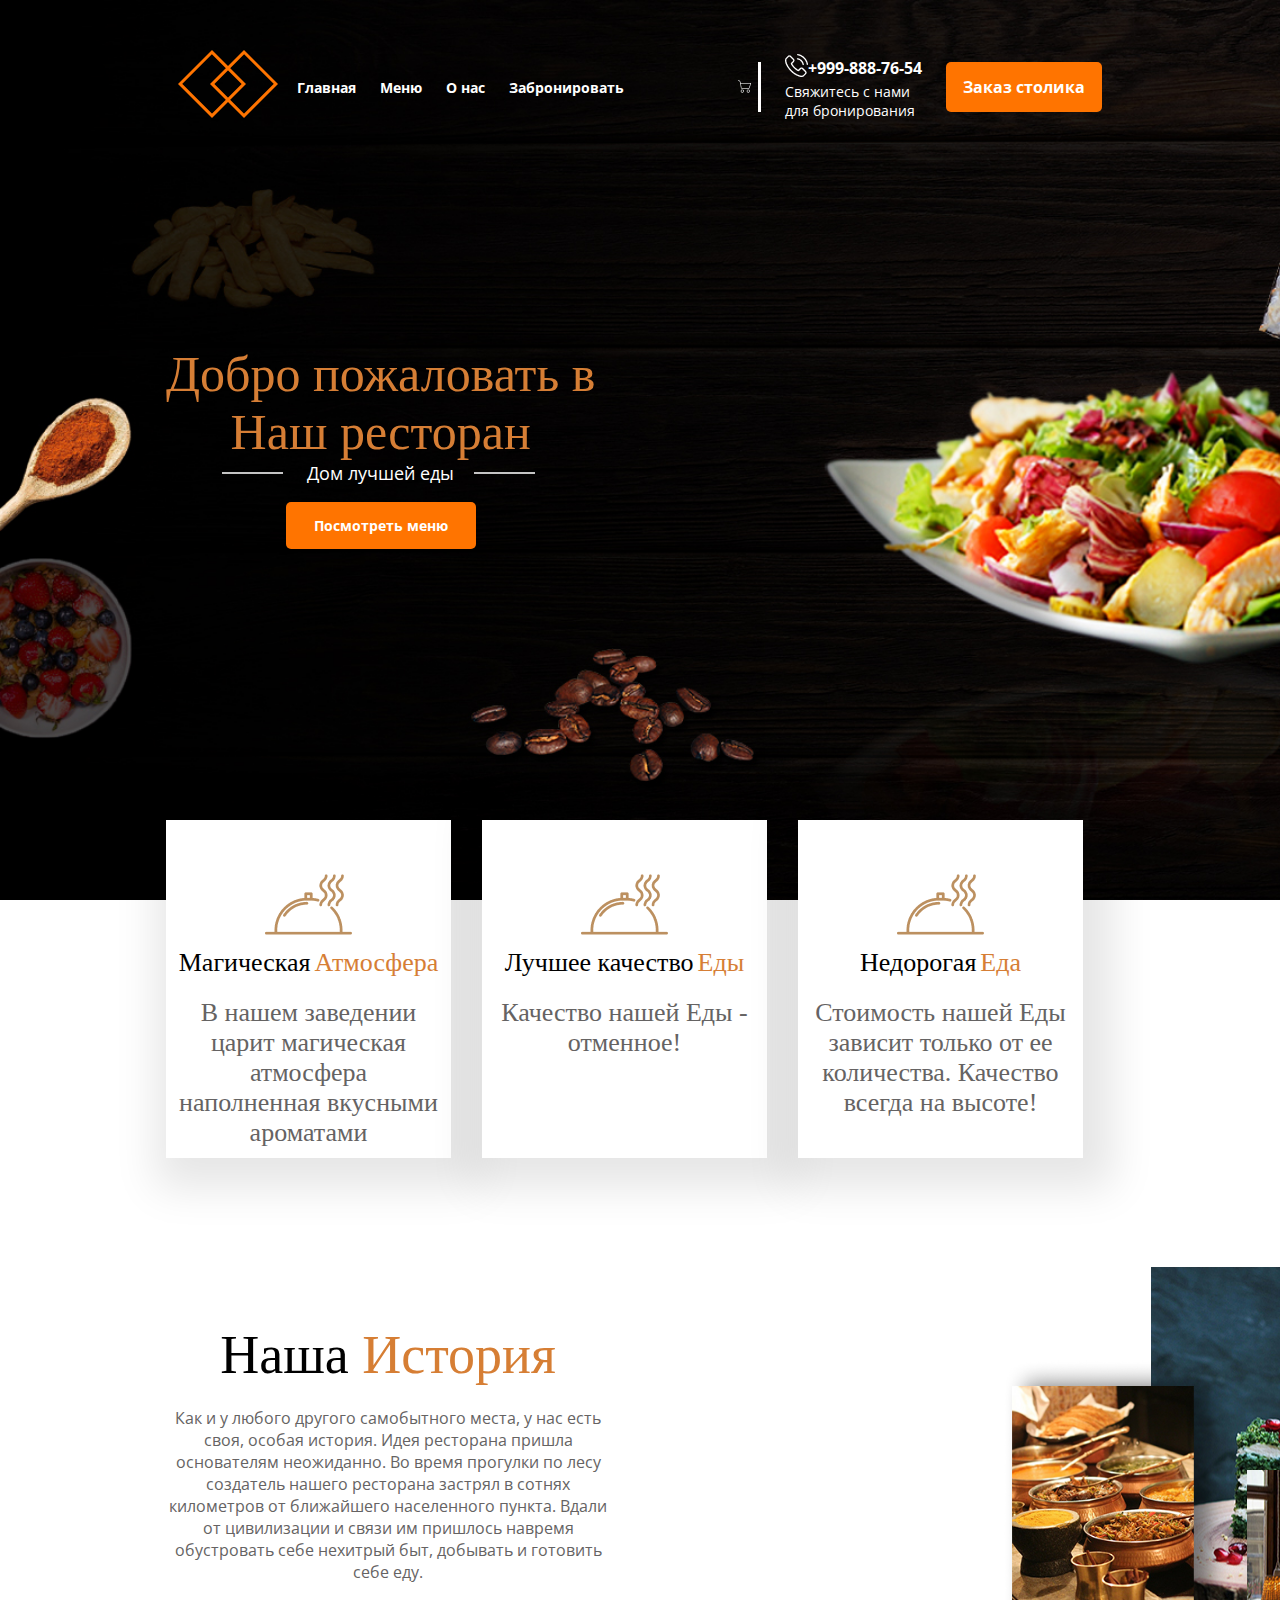
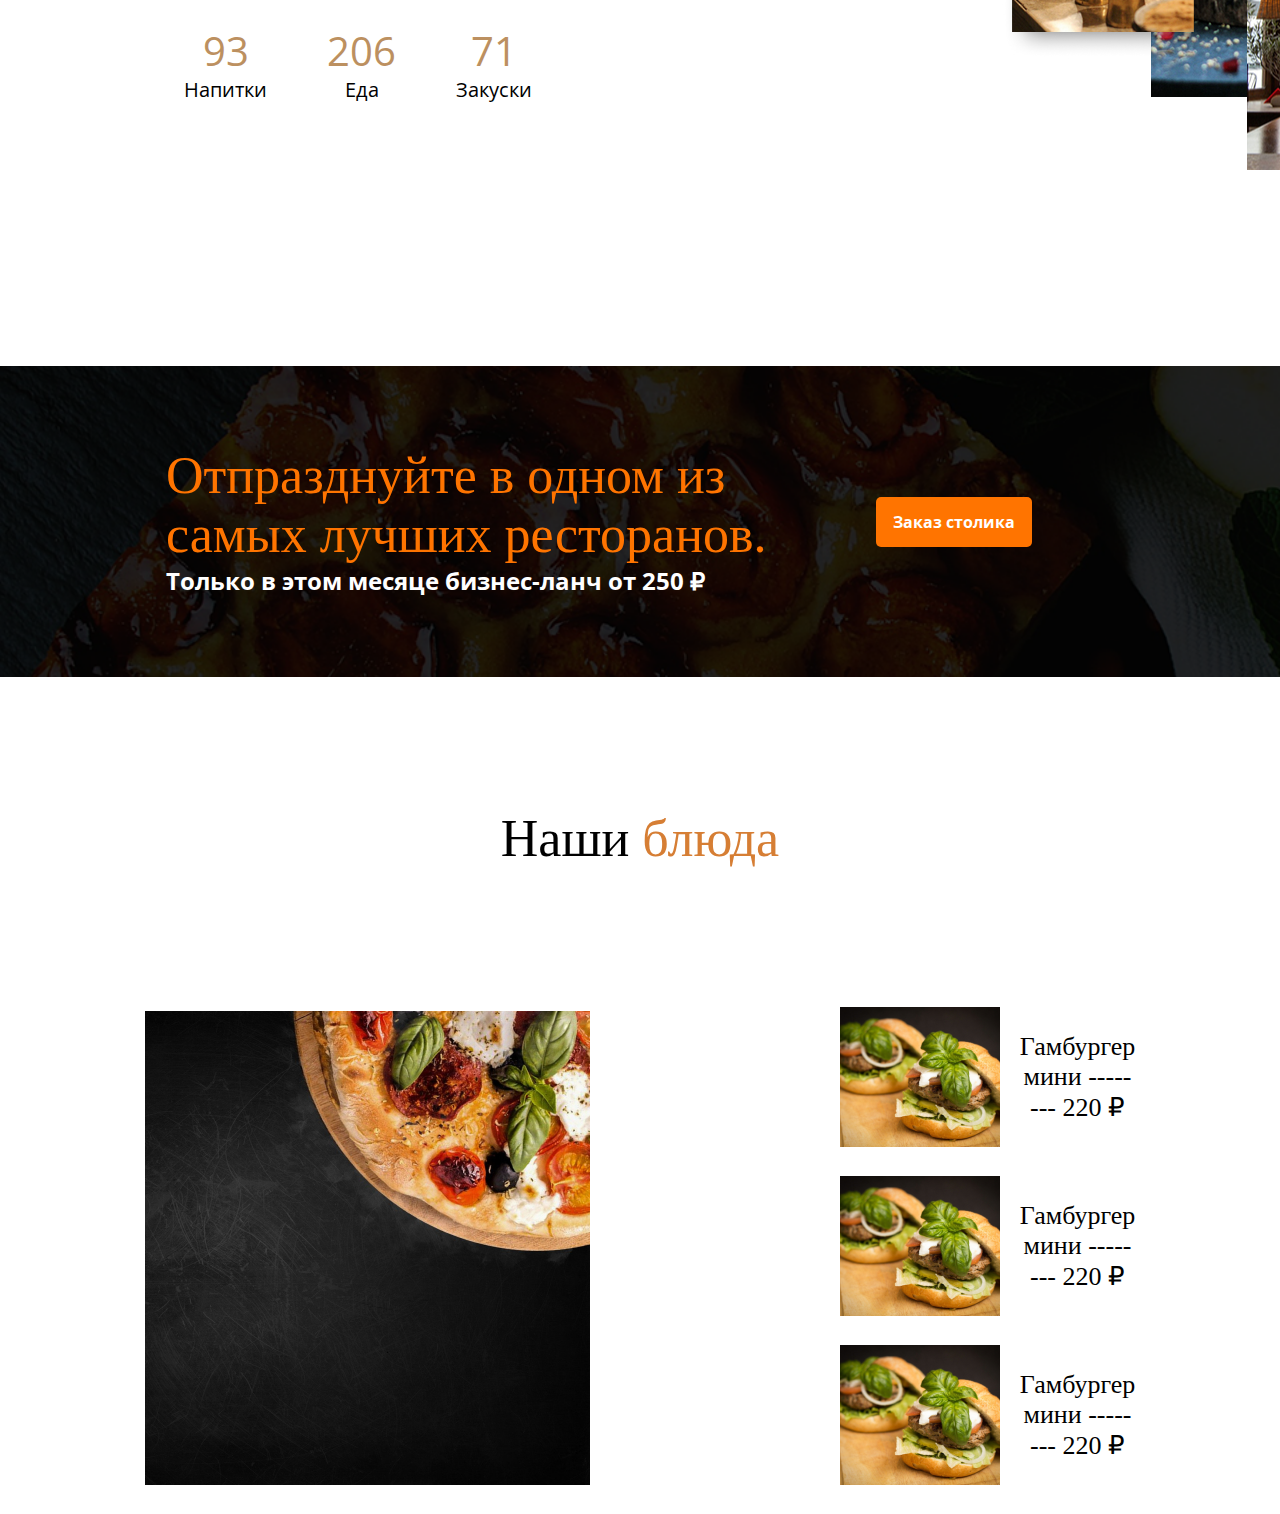
==== sushi_Site/index.html @ 3d4a6755 "deleted spaces" ====
<!DOCTYPE html>
<html lang="en">
  <head>
    <meta charset="UTF-8" />
    <link rel="stylesheet" href="style.css" />
    <link rel="preconnect" href="https://fonts.googleapis.com" />
    <link rel="preconnect" href="https://fonts.gstatic.com" crossorigin />
    <link
      href="https://fonts.googleapis.com/css2?family=Open+Sans:wght@300;400;500;600;700;800&display=swap"
      rel="stylesheet"
    />
    <link rel="preconnect" href="https://fonts.googleapis.com" />
    <link rel="preconnect" href="https://fonts.gstatic.com" crossorigin />
    <link
      href="https://fonts.googleapis.com/css2?family=Open+Sans:wght@300;400;500;600;700;800&family=Tinos:wght@400;700&display=swap"
      rel="stylesheet"
    />
    <meta name="viewport" content="width=device-width, initial-scale=1.0" />
    <title>Restouran</title>
  </head>

  <body>
    <div class="header">
      <div class="container">
        <div class="header-line">
          <div class="header-logo">
            <img src="LOGO.png" alt="" />
          </div>
          <div class="nav">
            <a class="nav-item" href="">Главная</a>
            <a class="nav-item" href="">Меню</a>
            <a class="nav-item" href="">О нас</a>
            <a class="nav-item nav-item-last" href="">Забронировать</a>
          </div>
          <div class="cart">
            <a href="">
              <img src="cart.png" class="cart-img" alt="" />
            </a>
          </div>
          <div class="phone">
            <div class="phone-holder">
              <div class="phone-img">
                <img src="phone.png" alt="" />
              </div>
              <div class="number">
                <a class="num" href="#">+999-888-76-54</a>
              </div>
            </div>
            <div class="phone-text">
              Свяжитесь с нами <br />для бронирования
            </div>
          </div>
          <div class="btn">
            <a class="button" href="">Заказ столика</a>
          </div>
        </div>
        <div class="header-down">
          <div class="header-title">
            Добро пожаловать в
            <div class="header-subtitle">Наш ресторан</div>
            <div class="header-suptitle">Дом лучшей еды</div>
            <div class="header-btn">
              <a class="header-button" href="">Посмотреть меню</a>
            </div>
          </div>
        </div>
      </div>
    </div>

    <div class="cards">
      <div class="container">
        <div class="cards-holder">
          <div class="card">
            <div class="card-image">
              <img class="card-img" src="card.png" alt="" />
            </div>
            <div class="card-title">Магическая <span>Атмосфера</span></div>
            <div class="card-desc">
              В нашем заведении царит магическая атмосфера наполненная вкусными
              ароматами
            </div>
          </div>
          <div class="card">
            <div class="card-image">
              <img class="card-img" src="card.png" alt="" />
            </div>
            <div class="card-title">Лучшее качество <span>Еды</span></div>
            <div class="card-desc">Качество нашей Еды - отменное!</div>
          </div>
          <div class="card">
            <div class="card-image">
              <img class="card-img" src="card.png" alt="" />
            </div>
            <div class="card-title">Недорогая <span>Еда</span></div>
            <div class="card-desc">
              Стоимость нашей Еды зависит только от ее количества. Качество
              всегда на высоте!
            </div>
          </div>
        </div>
      </div>
    </div>
    <div class="history">
      <div class="container">
        <div class="history-holder">
          <div class="history-wrapper">
            <div class="history-title">Наша <span>История</span></div>
            <div class="histry-desc">
              Как и у любого другого самобытного места, у нас есть своя, особая
              история. Идея ресторана пришла основателям неожиданно. Во время
              прогулки по лесу создатель нашего ресторана застрял в сотнях
              километров от ближайшего населенного пункта. Вдали от цивилизации
              и связи им пришлось навремя обустровать себе нехитрый быт,
              добывать и готовить себе еду.
            </div>
            <div class="history-number">
              <div class="number-item">93 <span>Напитки</span></div>
              <div class="number-item">206 <span>Еда</span></div>
              <div class="number-item">71 <span>Закуски</span></div>
            </div>
          </div>
          <div class="history-images">
            <img class="imgages-1" src="1.png" alt="" />
            <img class="imgages-2" src="2.png" alt="" />
            <img class="imgages-3" src="3.png" alt="" />
          </div>
        </div>
      </div>
    </div>
    <div class="black-block">
      <div class="container">
        <div class="block-holder">
          <div class="left">
            <div class="left-title">
              Отпразднуйте в одном из <br />
              самых лучших ресторанов.
            </div>
            <div class="left-text">
              Только в этом месяце бизнес-ланч от 250 ₽
            </div>
          </div>
          <div class="right">
            <div class="right-button">
              <a href="" class="right-btn">Заказ столика</a>
            </div>
          </div>
        </div>
      </div>
    </div>

    <div class="dishes">
      <div class="container">
        <div class="dishes-title">Наши <span>блюда</span></div>
        <div class="burgers">
          <div class="burger-image">
            <img src="pizza.png" alt="" class="pizza" />
          </div>
          <div class="burger-items">
            <div class="burger-item">
              <img src="burger.png" alt="" class="burger" />
              <div class="burger-text">Гамбургер мини -------- 220 ₽</div>
            </div>
            <div class="burger-item">
              <img src="burger.png" alt="" class="burger" />
              <div class="burger-text">Гамбургер мини -------- 220 ₽</div>
            </div>
            <div class="burger-item">
              <img src="burger.png" alt="" class="burger" />
              <div class="burger-text">Гамбургер мини -------- 220 ₽</div>
            </div>
          </div>
        </div>
      </div>
    </div>
  </body>
</html>
---- sushi_Site/style.css ----
body {
  margin: 0;
  font-family: "Open Sans", sans-serif;
}

.container {
  margin: 0px 166px;
}

.header {
  background-image: url(BGIMG.png);
  height: 100vh;
  background-repeat: no-repeat;
  background-size: cover;
}

.header-line {
  padding-top: 50px;
  display: flex;
  align-items: center;
  justify-content: space-around;
}

.header-logo {
  margin-right: -5px;
}

.nav-item {
  color: #fff;
  text-decoration: none;
  font-weight: 700;
  font-size: 14px;

  margin-right: 20px;

  transition: color 0.3s linear;
  width: 300px;
}

.nav-item-last {
  margin-right: 50px;
}

.nav-item:hover {
  color: #dc1111;
}

.cart {
  position: relative;
  border-right: 3px solid #ffffff;
  padding-right: 10px;
  height: 50px;
  padding-left: 50px;
}

.cart-img {
  position: absolute;
  /*не откого не зависит*/
  top: 18px;
  right: 7px;
}

.num {
  text-decoration: none;
  color: #fff;
  font-weight: 700;

  transition: color 0.3s linear;
}

.num:hover {
  color: #dc1111;
}

.phone-text {
  font-size: 14px;
  font-weight: 400;
  color: #fff;
}

.phone-holder {
  display: flex;
  align-items: center;
}

.button {
  background-color: #ff7400;
  text-decoration: none;
  color: #fff;
  padding: 14px 17px;
  font-weight: 700;
  border-radius: 5px;

  transition: background-color 0.3s linear;
}

.button:hover {
  background-color: #a25618;
}

.header-down {
  position: relative;
}

.header-title {
  color: #d67e35;
  font-family: "Tinos", serif;
  font-size: 50px;
  font-weight: 400;

  text-align: center;
  position: absolute;
  left: 0;
  margin-top: 222px;
  margin-bottom: 12px;
}

.header-suptitle:before {
  position: absolute;
  content: "";
  width: 61px;
  height: 2px;
  background-color: #c4c4c4;
  top: 127px;
  left: 56px;
}

.header-suptitle {
  color: #fff;
  font-size: 18px;
  font-family: "Open Sans", sans-serif;
}

.header-suptitle:after {
  position: absolute;
  content: "";
  width: 61px;
  height: 2px;
  background-color: #c4c4c4;
  top: 127px;
  left: 308px;
}

.header-button {
  background-color: #ff7400;
  color: #fff;
  padding: 14px 28px;
  font-size: 14px;
  font-weight: 700;
  font-family: "Open Sans", sans-serif;
  text-decoration: none;
  border-radius: 5px;
  transition: background-color 0.3s linear;
}

.header-button:hover {
  background-color: #a25618;
}
.cards-holder {
  display: flex; /**расположение в строку, а не встрочку**/
  justify-content: center;
}
.card {
  box-shadow: 10px 10px 40px 20px #0000001a;
  width: 349px;
  margin-right: 31px;
  background-color: #fff;
  margin-top: -80px;
  padding: 10px 10px;
}
.card-image {
  display: flex;
  justify-content: center;
  padding-top: 31px;
}
.card-title {
  display: flex;
  justify-content: center;
  margin-bottom: 20px;

  font-family: "Tinos", serif;
  font-size: 26px;
  font-weight: 400;
}
.card-title span {
  color: #d67e35;
  margin-left: 4px;
}
.card-desc {
  text-align: center;

  font-family: "Tinos", serif;
  font-size: 26px;
  font-weight: 400;
  color: #656363;
}
.history {
  margin-top: 166px;
  padding-bottom: 200px;
}
.history-holder {
  display: flex;
}
.history-wrapper {
  width: 444px;
  height: 442px;
}
.history-title {
  height: 62px;
  color: #000000;
  font-family: "Tinos", serif;
  font-weight: 400;
  font-size: 54px;
  line-height: 62px;
  text-align: center;
  margin-bottom: 21px;
}
.history-title span {
  color: #d67e34;
}
.histry-desc {
  height: 217px;
  font-weight: 400;
  font-size: 16px;
  line-height: 22px;
  text-align: center;
  color: #656363;
}
.history-number {
  display: flex;
  justify-content: center;
}
.number-item {
  margin-right: 60px;
  color: #bc9060;
  text-align: center;
  font-weight: 400;
  font-size: 40px;
  line-height: 54px;
}
.number-item span {
  display: block;
  color: #000000;
  font-size: 20px;
  line-height: 24px;
}
.history-images {
  position: relative;
}
.imgages-1 {
  position: absolute;
  z-index: 999;
  top: 35px;
  left: 392px;
  width: 233px;
  height: 300px;
}
.imgages-2 {
  position: absolute;
  z-index: -1;
  top: -57px;
  left: 541px;
  width: 255px;
  height: 430px;
}
.imgages-3 {
  position: absolute;
  z-index: 1;
  top: 146px;
  left: 637px;
  width: 254px;
  height: 300px;
}
.black-block {
  background-image: url(bb.png);
  background-size: 1920px;
  background-repeat: no-repeat;
  padding: 80px 0px;
}
.left-title {
  color: #ff7400;
  font-family: "Tinos", serif;
  font-size: 52px;
  font-weight: 400;
}
.left-text {
  color: #fff;
  font-weight: 700;
  font-size: 24px;
}
.right-btn {
  background-color: #ff7400;
  text-decoration: none;
  color: #fff;
  padding: 14px 17px;
  font-weight: 700;
  border-radius: 5px;
  margin-left: -238px;

  transition: background-color 0.3s linear;
}
.right-btn:hover {
  background-color: #a25618;
}
.block-holder {
  display: flex;
  justify-content: space-between;
  align-items: center;
}
.dishes-title {
  font-family: "Tinos", serif;
  font-weight: 400;
  font-size: 52px;
  text-align: center;
  padding-top: 132px;
  margin-bottom: 139px;
}
.dishes-title span {
  color: #d67e34;
}
.burgers {
  display: flex;
  text-align: center;
  justify-content: center;
}
.burger-item {
  display: flex;
  align-items: center;
  margin-bottom: 29px;
}
.burger-image {
  margin-right: 250px;
}
.burger-text {
  font-family: "Tinos", serif;
  font-weight: 400;
  font-size: 26px;
  margin-left: 20px;
}
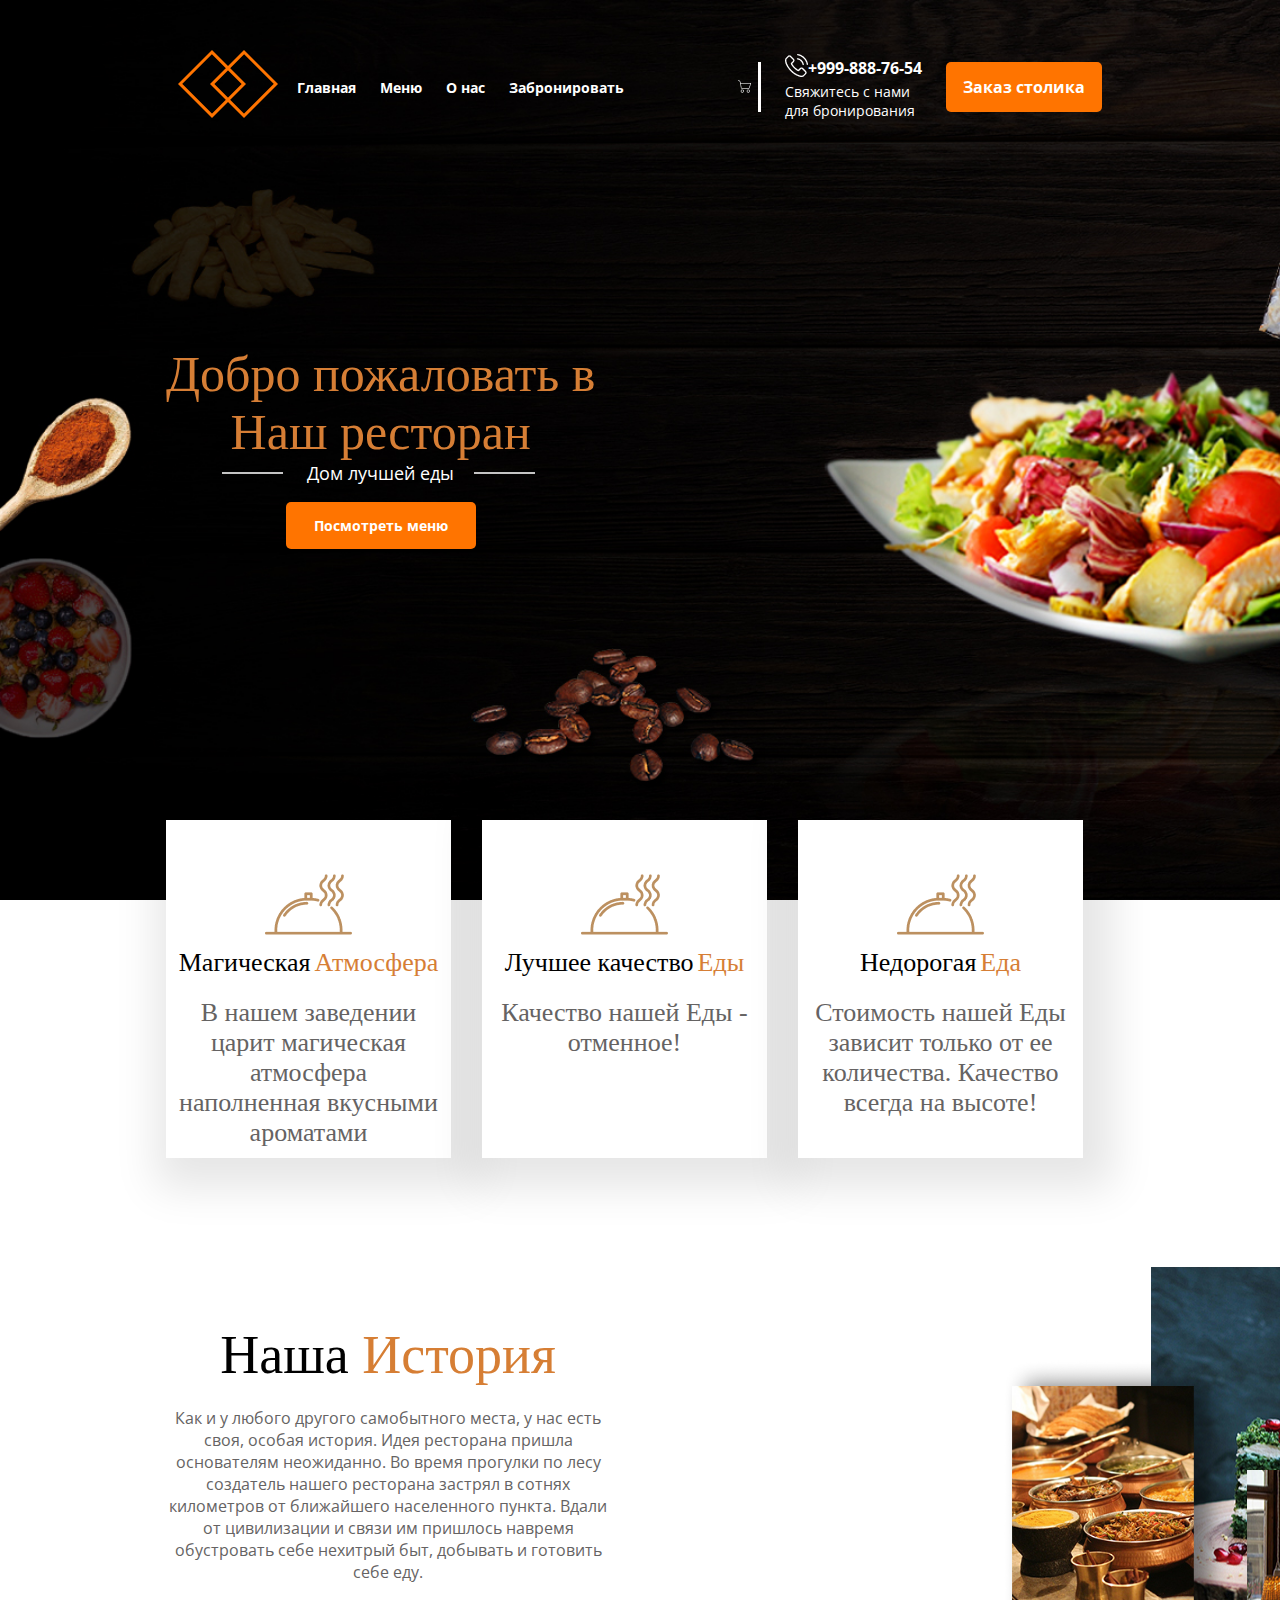
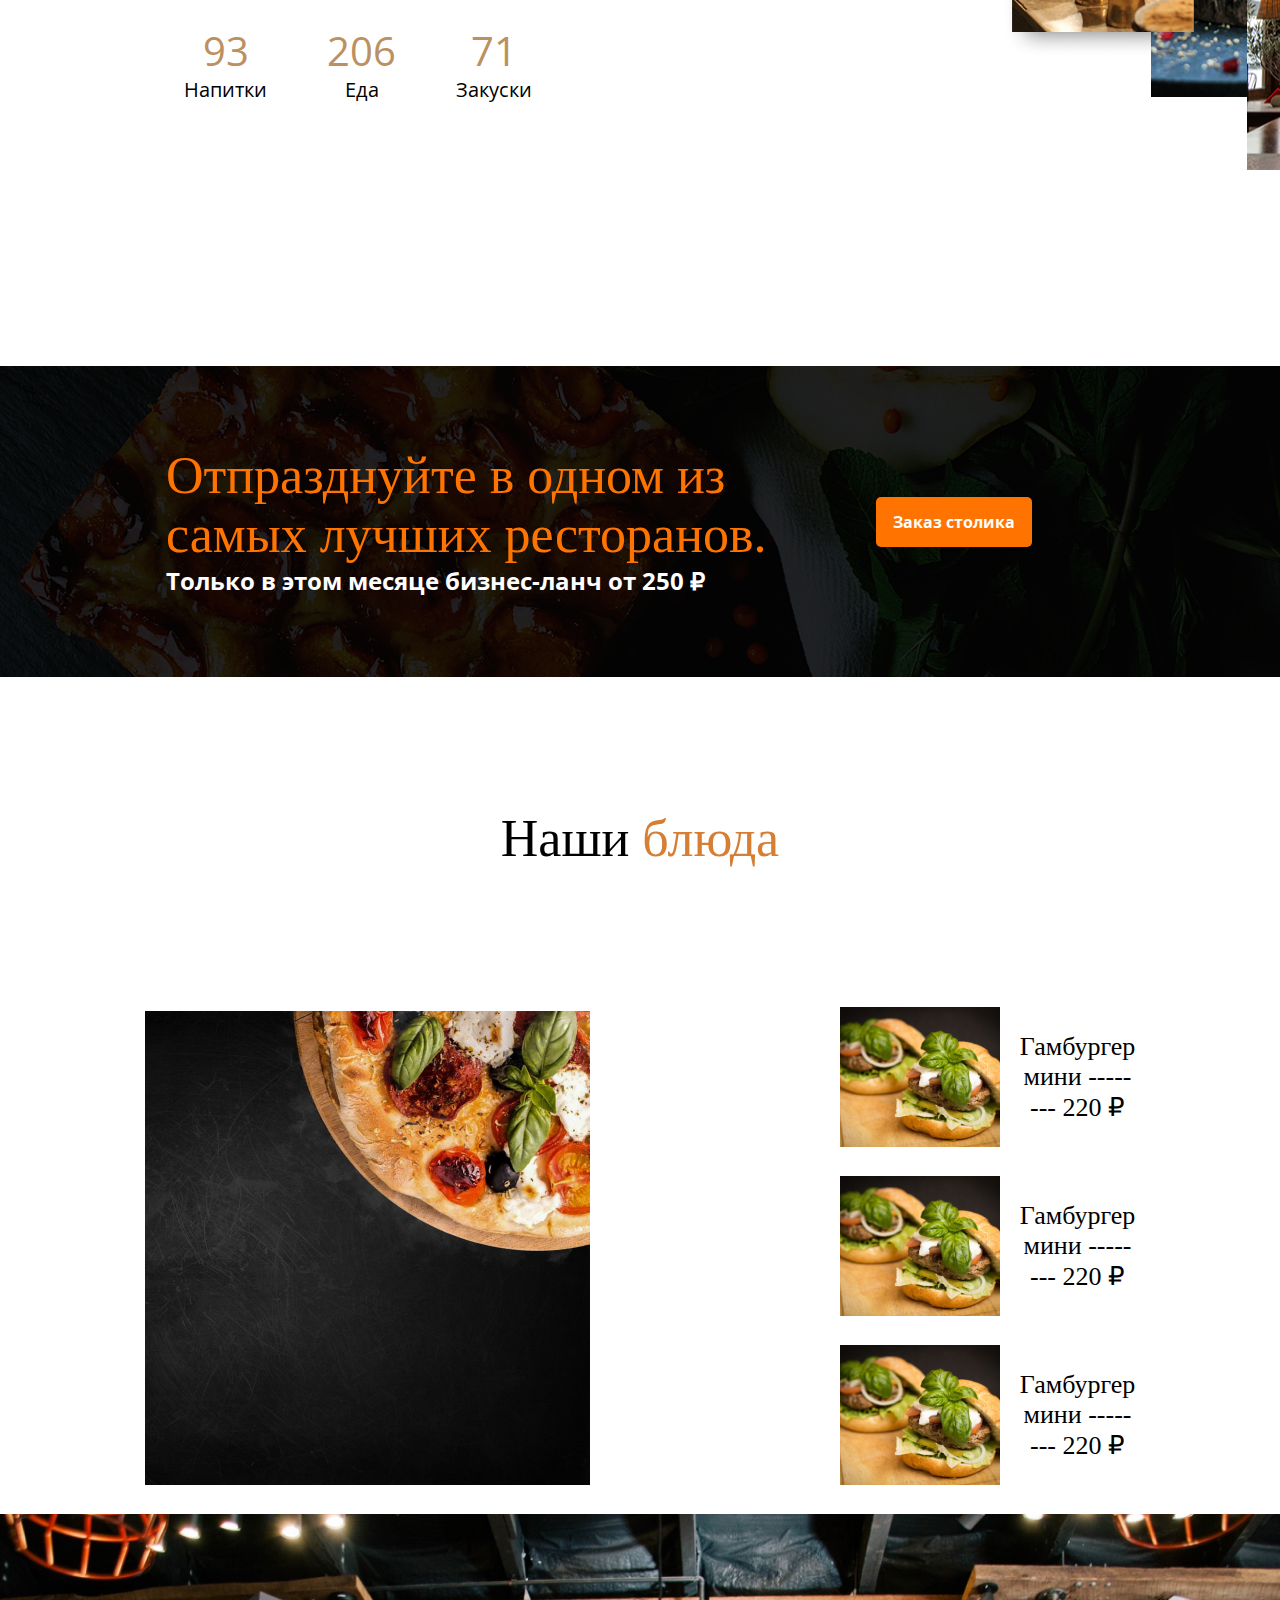
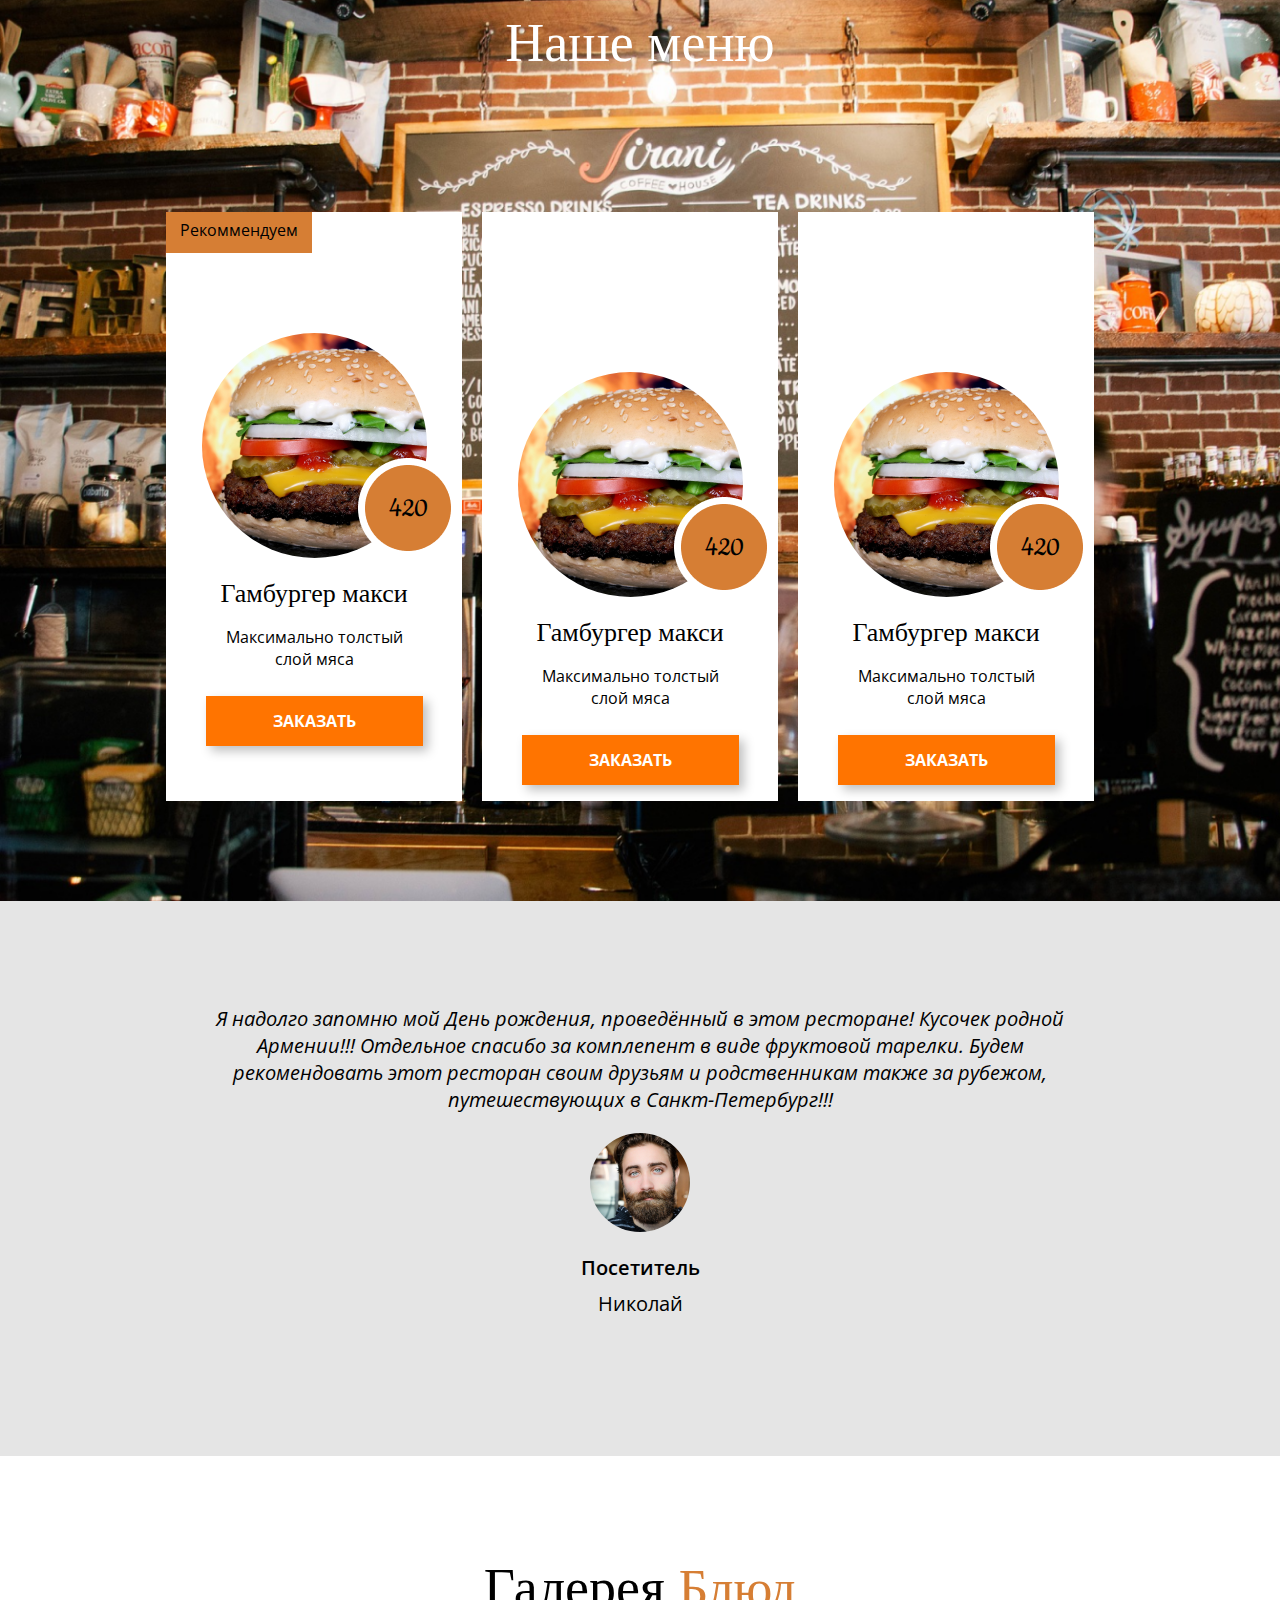
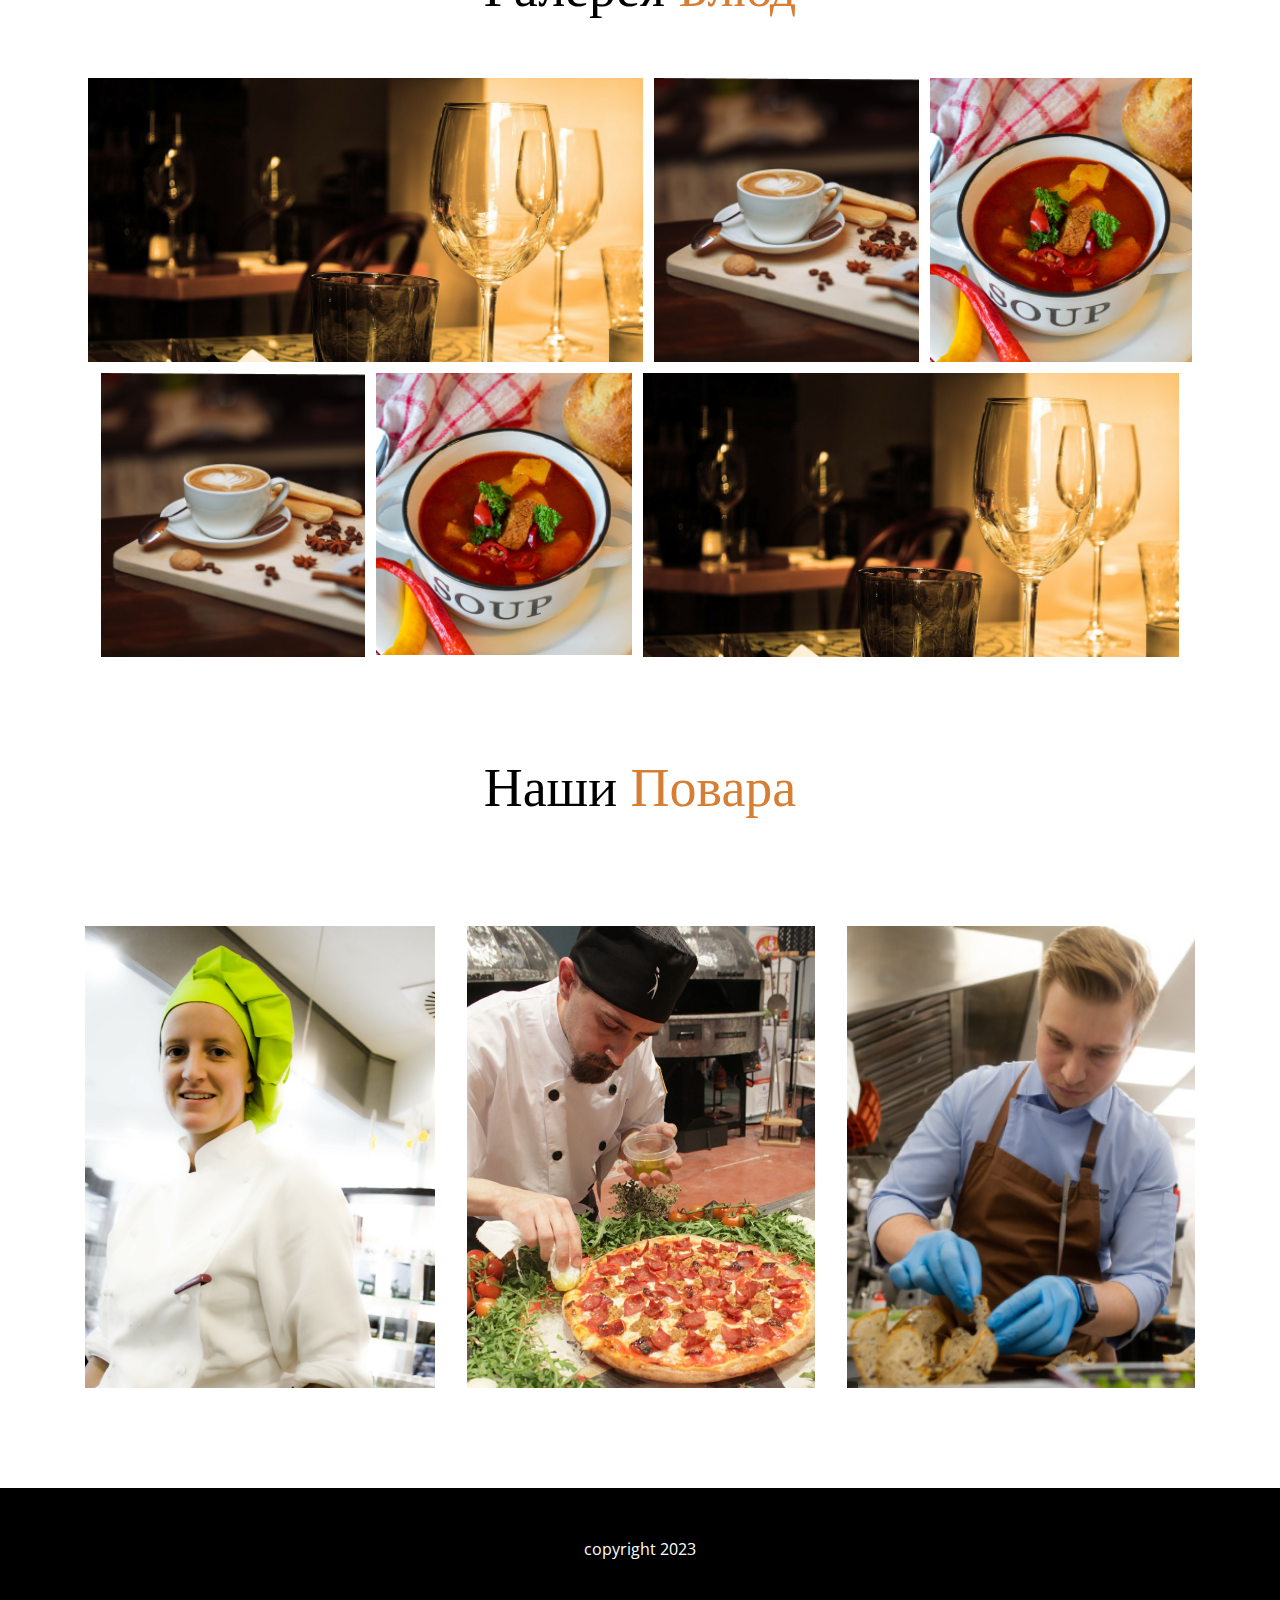
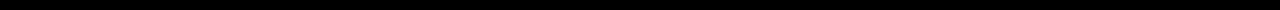
==== commit 2be037af: "All done by me" ====
--- a/sushi_Site/index.html
+++ b/sushi_Site/index.html
@@ -15,6 +15,12 @@
       href="https://fonts.googleapis.com/css2?family=Open+Sans:wght@300;400;500;600;700;800&family=Tinos:wght@400;700&display=swap"
       rel="stylesheet"
     />
+    <link rel="preconnect" href="https://fonts.googleapis.com" />
+    <link rel="preconnect" href="https://fonts.gstatic.com" crossorigin />
+    <link
+      href="https://fonts.googleapis.com/css2?family=Cookie&display=swap"
+      rel="stylesheet"
+    />
     <meta name="viewport" content="width=device-width, initial-scale=1.0" />
     <title>Restouran</title>
   </head>
@@ -172,5 +178,110 @@
         </div>
       </div>
     </div>
+
+    <div class="menu">
+      <div class="container">
+        <div class="menu-title">Наше меню</div>
+        <div class="menu-items">
+          <div class="menu-item">
+            <div class="reccommended-wrapper">
+              <div class="recommended">Рекоммендуем</div>
+            </div>
+            <div class="menu-image">
+              <img src="menu-item.png" alt="" class="menu-img" />
+              <div class="price">
+                <img src="price.png" alt="" class="price-img" />
+                <div class="price-420">420</div>
+              </div>
+            </div>
+            <div class="menu-text">Гамбургер макси</div>
+            <div class="menu-subtext">
+              Максимально толстый <br />
+              слой мяса
+            </div>
+            <div class="menu-button">
+              <a class="menu-btn" href="">ЗАКАЗАТЬ</a>
+            </div>
+          </div>
+          <div class="menu-item">
+            <div class="menu-image">
+              <img src="menu-item.png" alt="" class="menu-img" />
+              <div class="price">
+                <img src="price.png" alt="" class="price-img" />
+                <div class="price-420">420</div>
+              </div>
+            </div>
+            <div class="menu-text">Гамбургер макси</div>
+            <div class="menu-subtext">
+              Максимально толстый <br />
+              слой мяса
+            </div>
+            <div class="menu-button">
+              <a class="menu-btn" href="">ЗАКАЗАТЬ</a>
+            </div>
+          </div>
+          <div class="menu-item">
+            <div class="menu-image">
+              <img src="menu-item.png" alt="" class="menu-img" />
+              <div class="price">
+                <img src="price.png" alt="" class="price-img" />
+                <div class="price-420">420</div>
+              </div>
+            </div>
+            <div class="menu-text">Гамбургер макси</div>
+            <div class="menu-subtext">
+              Максимально толстый <br />
+              слой мяса
+            </div>
+            <div class="menu-button">
+              <a class="menu-btn" href="">ЗАКАЗАТЬ</a>
+            </div>
+          </div>
+        </div>
+      </div>
+    </div>
+    <div class="gray-block">
+      <div class="container">
+        <div class="guest-text">
+          Я надолго запомню мой День рождения, проведённый в этом ресторане!
+          Кусочек родной <br />
+          Армении!!! Отдельное спасибо за комплепент в виде фруктовой тарелки.
+          Будем <br />
+          рекомендовать этот ресторан своим друзьям и родственникам также за
+          рубежом, <br />
+          путешествующих в Санкт-Петербург!!!
+        </div>
+        <div class="guest-image">
+          <img src="guest.png" alt="" class="guest-img" />
+        </div>
+        <div class="guest-who">Посетитель</div>
+        <div class="guest-name">Николай</div>
+      </div>
+    </div>
+
+    <div class="galerry-of-dishes">
+      <div class="container">
+        <div class="dishes-title-with-images">Галерея <span>Блюд</span></div>
+        <div class="image-content">
+          <img src="table1.png" alt="" class="table1-1" />
+          <img src="table2.png" alt="" class="table1-2" />
+          <img src="table3.png" alt="" class="table1-3" />
+        </div>
+        <div class="image-content">
+          <img src="table2.png" alt="" class="table2-1" />
+          <img src="table3.png" alt="" class="table2-2" />
+          <img src="table1.png" alt="" class="table2-3" />
+        </div>
+
+        <div class="our-cooks">Наши <span>Повара</span></div>
+        <div class="our-cooks-images">
+          <img src="cook1.png" alt="" class="cook1" />
+          <img src="cook2.png" alt="" class="cook2" />
+          <img src="cook3.png" alt="" class="cook3" />
+        </div>
+      </div>
+    </div>
+
+    <div class="footer">copyright 2023</div>
   </body>
 </html>
--- a/sushi_Site/style.css
+++ b/sushi_Site/style.css
@@ -273,7 +273,7 @@
 }
 .black-block {
   background-image: url(bb.png);
-  background-size: 1920px;
+  background-size: cover;
   background-repeat: no-repeat;
   padding: 80px 0px;
 }
@@ -337,3 +337,187 @@
   font-size: 26px;
   margin-left: 20px;
 }
+.menu {
+  background-image: url(menu-bg.png);
+  background-repeat: no-repeat;
+  background-size: cover;
+  padding-bottom: 100px;
+}
+.menu-title {
+  text-align: center;
+  font-family: "Tinos", serif;
+  font-weight: 400;
+  font-size: 54px;
+  color: #fff;
+  padding-top: 98px;
+  padding-bottom: 138px;
+}
+.menu-items {
+  display: flex;
+  justify-content: center;
+}
+.menu-item {
+  background-color: #fff;
+  text-align: center;
+  width: 33%;
+  padding-top: 80px;
+  width: 350px;
+  padding-bottom: 30px;
+  margin-right: 20px;
+}
+.reccommended-wrapper {
+  background-color: #d67e34;
+  padding: 7px 11px 12px 11px;
+  width: 124px;
+  margin-top: -80px;
+}
+.menu-image {
+  position: relative;
+  padding-top: 80px;
+}
+.menu-img {
+  border-radius: 50%;
+}
+.price-img {
+  position: absolute;
+  top: 205px;
+  left: 192px;
+}
+.price-420 {
+  position: absolute;
+  top: 239px;
+  left: 223px;
+  font-family: "Cookie", cursive;
+  font-size: 30px;
+  font-weight: 400;
+}
+.menu-text {
+  font-family: "Tinos", serif;
+  font-weight: 400;
+  font-size: 26px;
+  padding-bottom: 17px;
+  padding-top: 16px;
+}
+.menu-subtext {
+  font-size: 16px;
+  font-weight: 400;
+  padding-bottom: 20px;
+}
+
+.menu-button {
+  padding-top: 20px;
+}
+
+.menu-btn {
+  background-color: #ff7400;
+  text-decoration: none;
+  color: #fff;
+  padding: 14px 67px;
+  font-weight: 700;
+  box-shadow: 5px 5px 10px 0px rgba(0, 0, 0, 0.25);
+  transition: background-color 0.3s linear;
+}
+
+.menu-btn:hover {
+  background-color: #a25618;
+}
+.gray-block {
+  text-align: center;
+  background-color: #e5e5e5;
+}
+.guest-text {
+  padding-top: 104px;
+  padding-bottom: 20px;
+  font-size: 20px;
+  font-weight: 400;
+  font-style: italic;
+}
+.guest-img {
+  border-radius: 50%;
+}
+.guest-who {
+  padding-top: 17px;
+  font-size: 20px;
+  font-weight: 600;
+}
+.guest-name {
+  padding-top: 9px;
+  padding-bottom: 139px;
+  font-size: 20px;
+  font-weight: 400;
+}
+.dishes-title-with-images {
+  font-family: "Tinos", serif;
+  font-weight: 400;
+  font-size: 54px;
+  text-align: center;
+  padding-top: 101px;
+  padding-bottom: 59px;
+}
+.dishes-title-with-images span {
+  color: #d67e34;
+  font-size: 52px;
+}
+.image-content {
+  display: flex;
+  justify-content: center;
+}
+.table1-1 {
+  padding-right: 11px;
+  width: 555px;
+  height: 284px;
+}
+.table1-2 {
+  padding-right: 11px;
+  height: 284px;
+}
+.table1-3 {
+  height: 284px;
+}
+.table2-1 {
+  padding-right: 11px;
+  width: 284px;
+  height: 284px;
+  padding-top: 11px;
+}
+.table2-2 {
+  padding-right: 11px;
+  width: 256px;
+  height: 282px;
+  padding-right: 11px;
+  padding-top: 11px;
+}
+.table2-3 {
+  width: 536px;
+  height: 284px;
+  padding-top: 11px;
+}
+.our-cooks {
+  font-family: "Tinos", serif;
+  font-weight: 400;
+  font-size: 54px;
+  text-align: center;
+  padding-top: 100px;
+  padding-bottom: 107px;
+}
+.our-cooks span {
+  color: #d67e34;
+}
+.our-cooks-images {
+  display: flex;
+  justify-content: center;
+}
+.cook1 {
+  padding-right: 32px;
+}
+.cook2 {
+  padding-right: 32px;
+}
+
+.footer {
+  background-color: #000000;
+  padding: 50px 0px;
+  color: #fff;
+  text-align: center;
+  margin-top: 100px;
+}
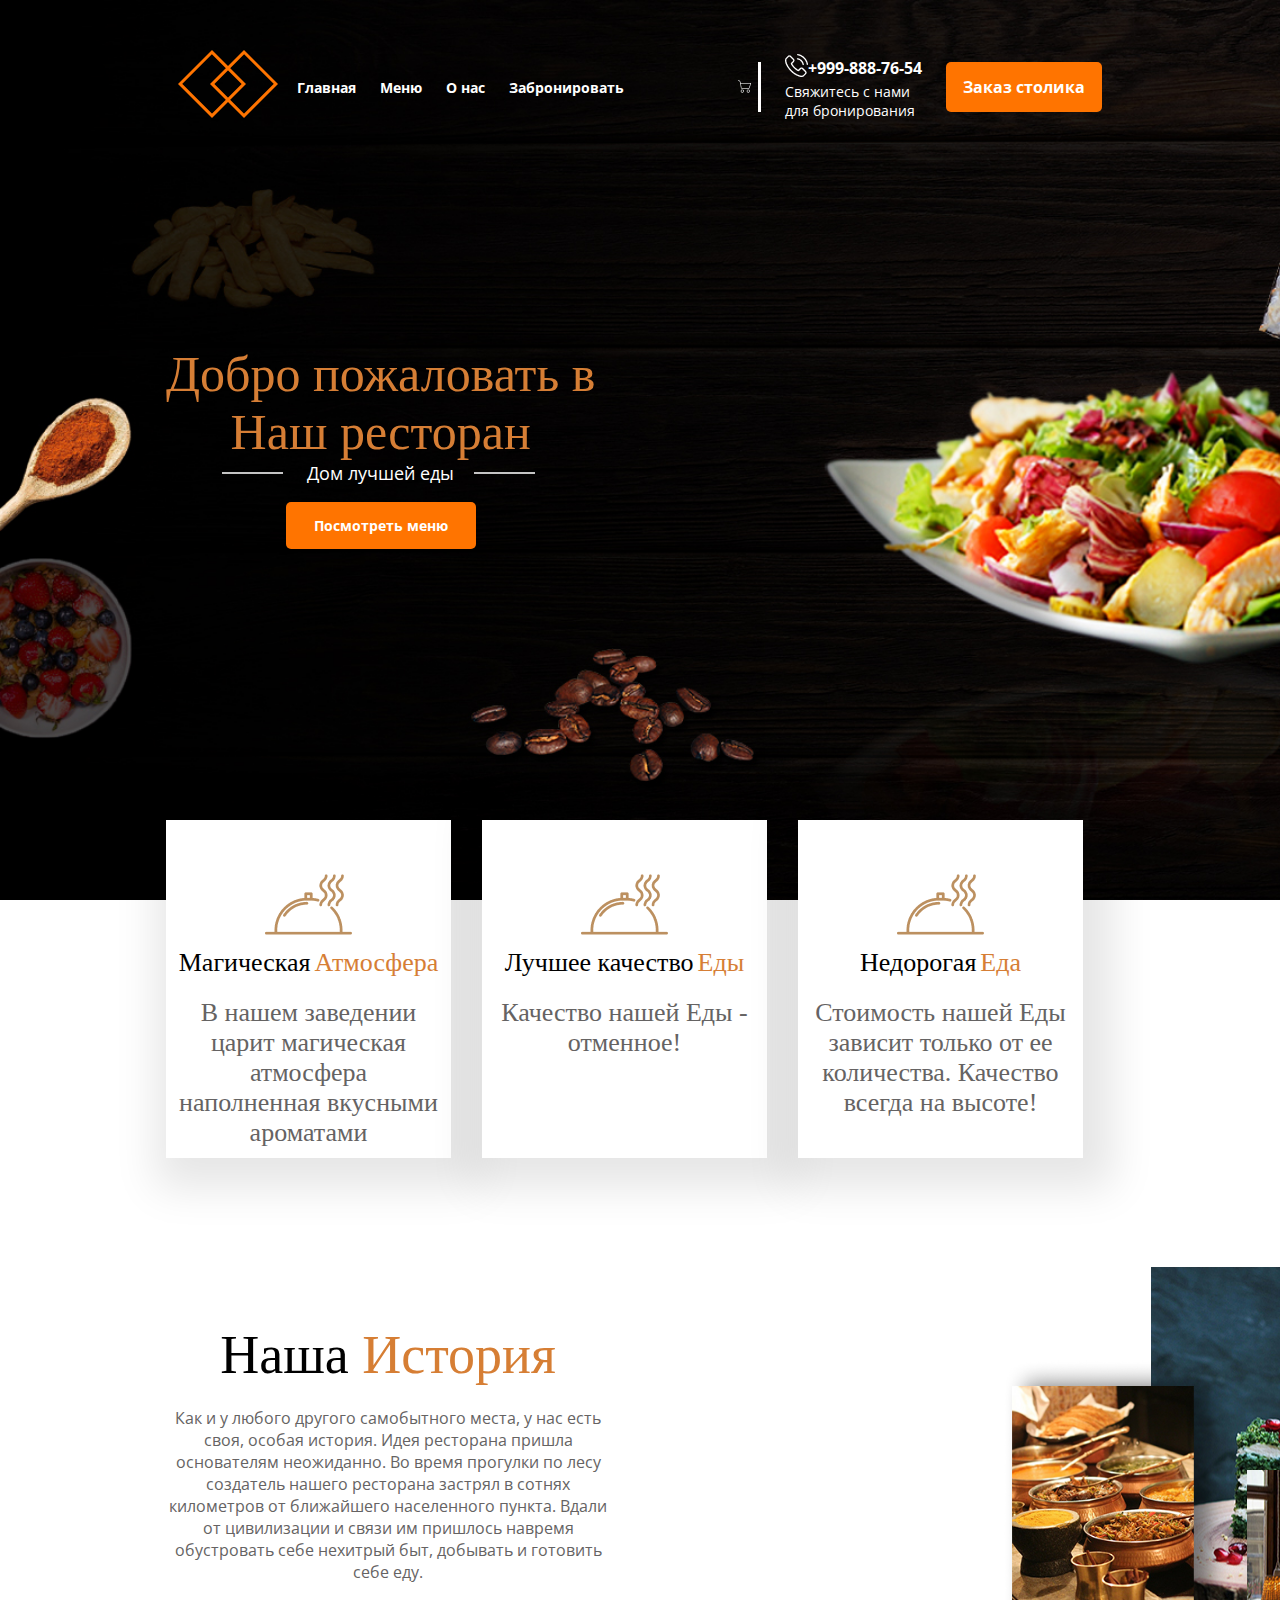
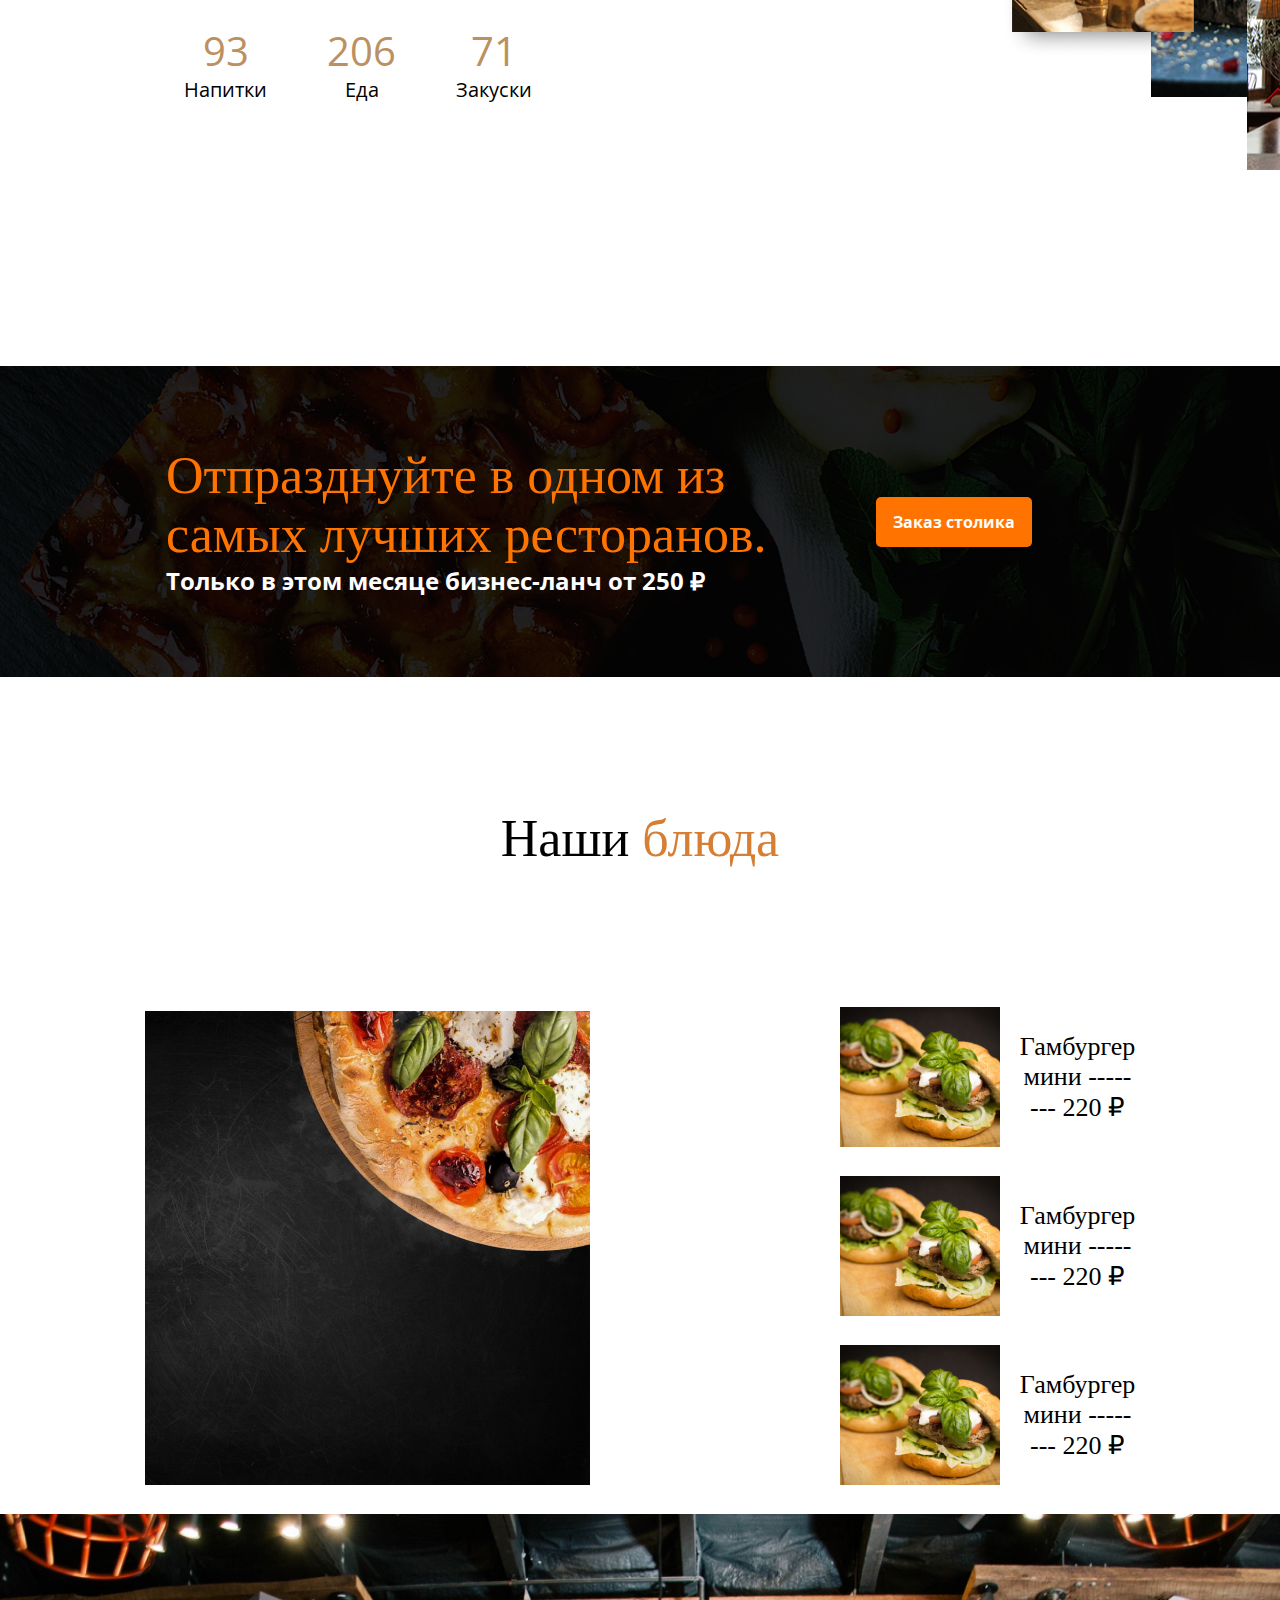
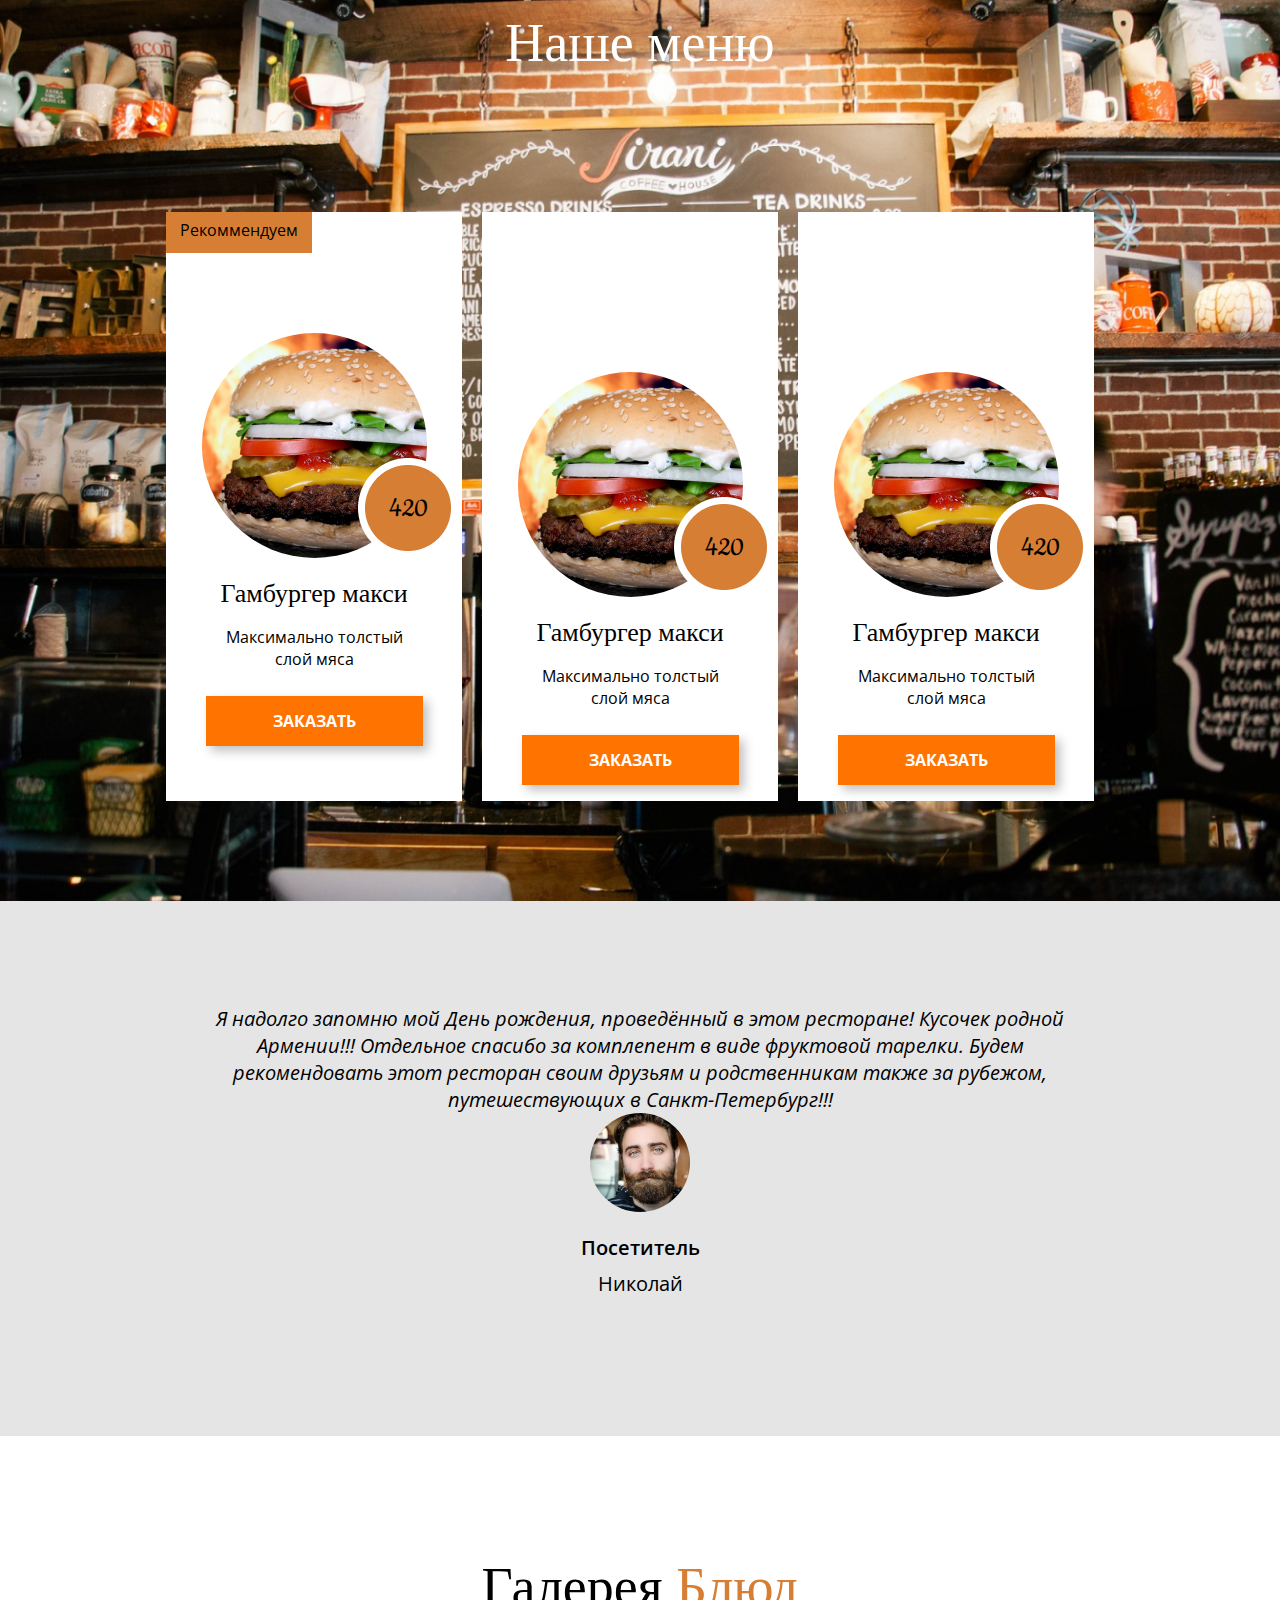
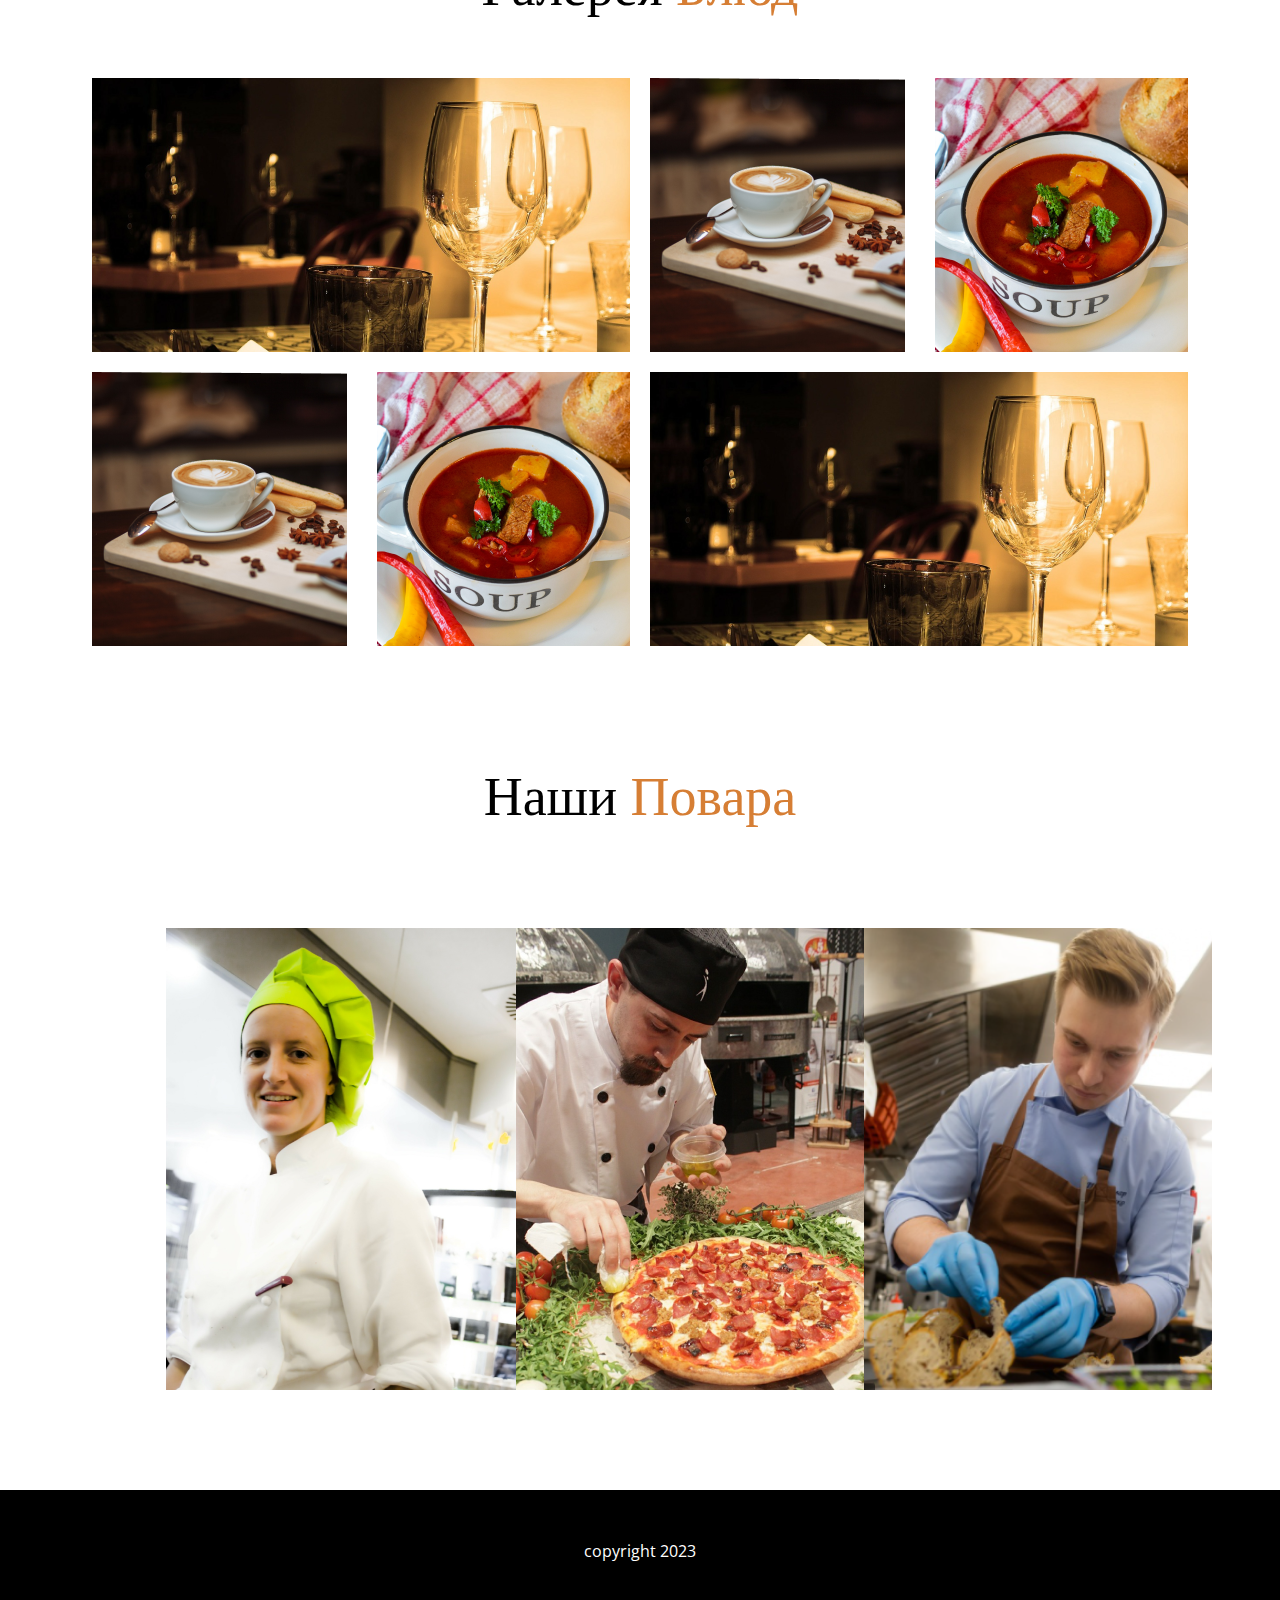
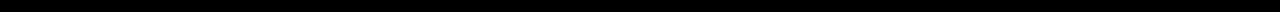
==== commit cf29c9e4: "Not how i made" ====
--- a/sushi_Site/index.html
+++ b/sushi_Site/index.html
@@ -240,9 +240,9 @@
         </div>
       </div>
     </div>
-    <div class="gray-block">
-      <div class="container">
-        <div class="guest-text">
+    <div class="comment">
+      <div class="container">
+        <div class="comment-text">
           Я надолго запомню мой День рождения, проведённый в этом ресторане!
           Кусочек родной <br />
           Армении!!! Отдельное спасибо за комплепент в виде фруктовой тарелки.
@@ -251,33 +251,47 @@
           рубежом, <br />
           путешествующих в Санкт-Петербург!!!
         </div>
-        <div class="guest-image">
-          <img src="guest.png" alt="" class="guest-img" />
-        </div>
-        <div class="guest-who">Посетитель</div>
-        <div class="guest-name">Николай</div>
-      </div>
-    </div>
-
-    <div class="galerry-of-dishes">
-      <div class="container">
-        <div class="dishes-title-with-images">Галерея <span>Блюд</span></div>
-        <div class="image-content">
-          <img src="table1.png" alt="" class="table1-1" />
-          <img src="table2.png" alt="" class="table1-2" />
-          <img src="table3.png" alt="" class="table1-3" />
-        </div>
-        <div class="image-content">
-          <img src="table2.png" alt="" class="table2-1" />
-          <img src="table3.png" alt="" class="table2-2" />
-          <img src="table1.png" alt="" class="table2-3" />
-        </div>
-
-        <div class="our-cooks">Наши <span>Повара</span></div>
-        <div class="our-cooks-images">
-          <img src="cook1.png" alt="" class="cook1" />
-          <img src="cook2.png" alt="" class="cook2" />
-          <img src="cook3.png" alt="" class="cook3" />
+        <div class="comment-image">
+          <img src="guest.png" alt="" class="comment-img" />
+        </div>
+        <div class="comment-type">Посетитель</div>
+        <div class="comment-name">Николай</div>
+      </div>
+    </div>
+
+    <div class="galery">
+      <div class="container">
+        <div class="galery-title">Галерея <span>Блюд</span></div>
+
+        <div class="galery-content">
+          <div class="galery-left">
+            <div class="galery-up">
+              <img src="table1.png" alt="" />
+            </div>
+            <div class="galery-down">
+              <img src="table2.png" alt="" />
+              <img src="table3.png" alt="" />
+            </div>
+          </div>
+          <div class="galery-right">
+            <div class="galery-up">
+              <img src="table2.png" alt="" />
+              <img src="table3.png" alt="" />
+            </div>
+            <div class="galery-down">
+              <img src="table1.png" alt="" />
+            </div>
+          </div>
+        </div>
+      </div>
+    </div>
+    <div class="cook">
+      <div class="container">
+        <div class="cook-title">Наши <span>Повара</span></div>
+        <div class="cook-content">
+          <img src="cook1.png" alt="" />
+          <img src="cook2.png" alt="" />
+          <img src="cook3.png" alt="" />
         </div>
       </div>
     </div>
--- a/sushi_Site/style.css
+++ b/sushi_Site/style.css
@@ -421,97 +421,41 @@
 .menu-btn:hover {
   background-color: #a25618;
 }
-.gray-block {
-  text-align: center;
+.comment {
   background-color: #e5e5e5;
-}
-.guest-text {
   padding-top: 104px;
-  padding-bottom: 20px;
+  padding-bottom: 139px;
+  text-align: center;
+  margin-bottom: 20px;
+}
+.comment-text {
   font-size: 20px;
   font-weight: 400;
   font-style: italic;
 }
-.guest-img {
+.comment-img {
   border-radius: 50%;
 }
-.guest-who {
+.comment-type {
   padding-top: 17px;
   font-size: 20px;
   font-weight: 600;
 }
-.guest-name {
+.comment-name {
   padding-top: 9px;
-  padding-bottom: 139px;
   font-size: 20px;
   font-weight: 400;
 }
-.dishes-title-with-images {
-  font-family: "Tinos", serif;
-  font-weight: 400;
+
+.galery-title {
+  font-family: "Tinos", serif;
   font-size: 54px;
   text-align: center;
-  padding-top: 101px;
-  padding-bottom: 59px;
-}
-.dishes-title-with-images span {
+  padding-top: 100px;
+  margin-bottom: 60px;
+}
+.galery-title span {
   color: #d67e34;
-  font-size: 52px;
-}
-.image-content {
-  display: flex;
-  justify-content: center;
-}
-.table1-1 {
-  padding-right: 11px;
-  width: 555px;
-  height: 284px;
-}
-.table1-2 {
-  padding-right: 11px;
-  height: 284px;
-}
-.table1-3 {
-  height: 284px;
-}
-.table2-1 {
-  padding-right: 11px;
-  width: 284px;
-  height: 284px;
-  padding-top: 11px;
-}
-.table2-2 {
-  padding-right: 11px;
-  width: 256px;
-  height: 282px;
-  padding-right: 11px;
-  padding-top: 11px;
-}
-.table2-3 {
-  width: 536px;
-  height: 284px;
-  padding-top: 11px;
-}
-.our-cooks {
-  font-family: "Tinos", serif;
-  font-weight: 400;
-  font-size: 54px;
-  text-align: center;
-  padding-top: 100px;
-  padding-bottom: 107px;
-}
-.our-cooks span {
-  color: #d67e34;
-}
-.our-cooks-images {
-  display: flex;
-  justify-content: center;
-}
-.cook1 {
-  padding-right: 32px;
-}
-.cook2 {
-  padding-right: 32px;
 }
 
 .footer {
@@ -521,3 +465,30 @@
   text-align: center;
   margin-top: 100px;
 }
+.galery-content {
+  display: flex;
+  justify-content: center;
+}
+.galery-left {
+  margin-right: 20px;
+}
+.galery-down,
+.galery-up {
+  display: flex;
+  justify-content: space-between;
+  margin-bottom: 20px;
+}
+.cook-title{
+  font-family: "Tinos", serif;
+  font-size: 54px;
+  text-align: center;
+  margin-bottom: 100px;
+  margin-top: 100px;
+}
+.cook-title span{
+  color: #d67e34;
+}
+.cook-content{
+  display: flex;
+  justify-content: space-around;
+}
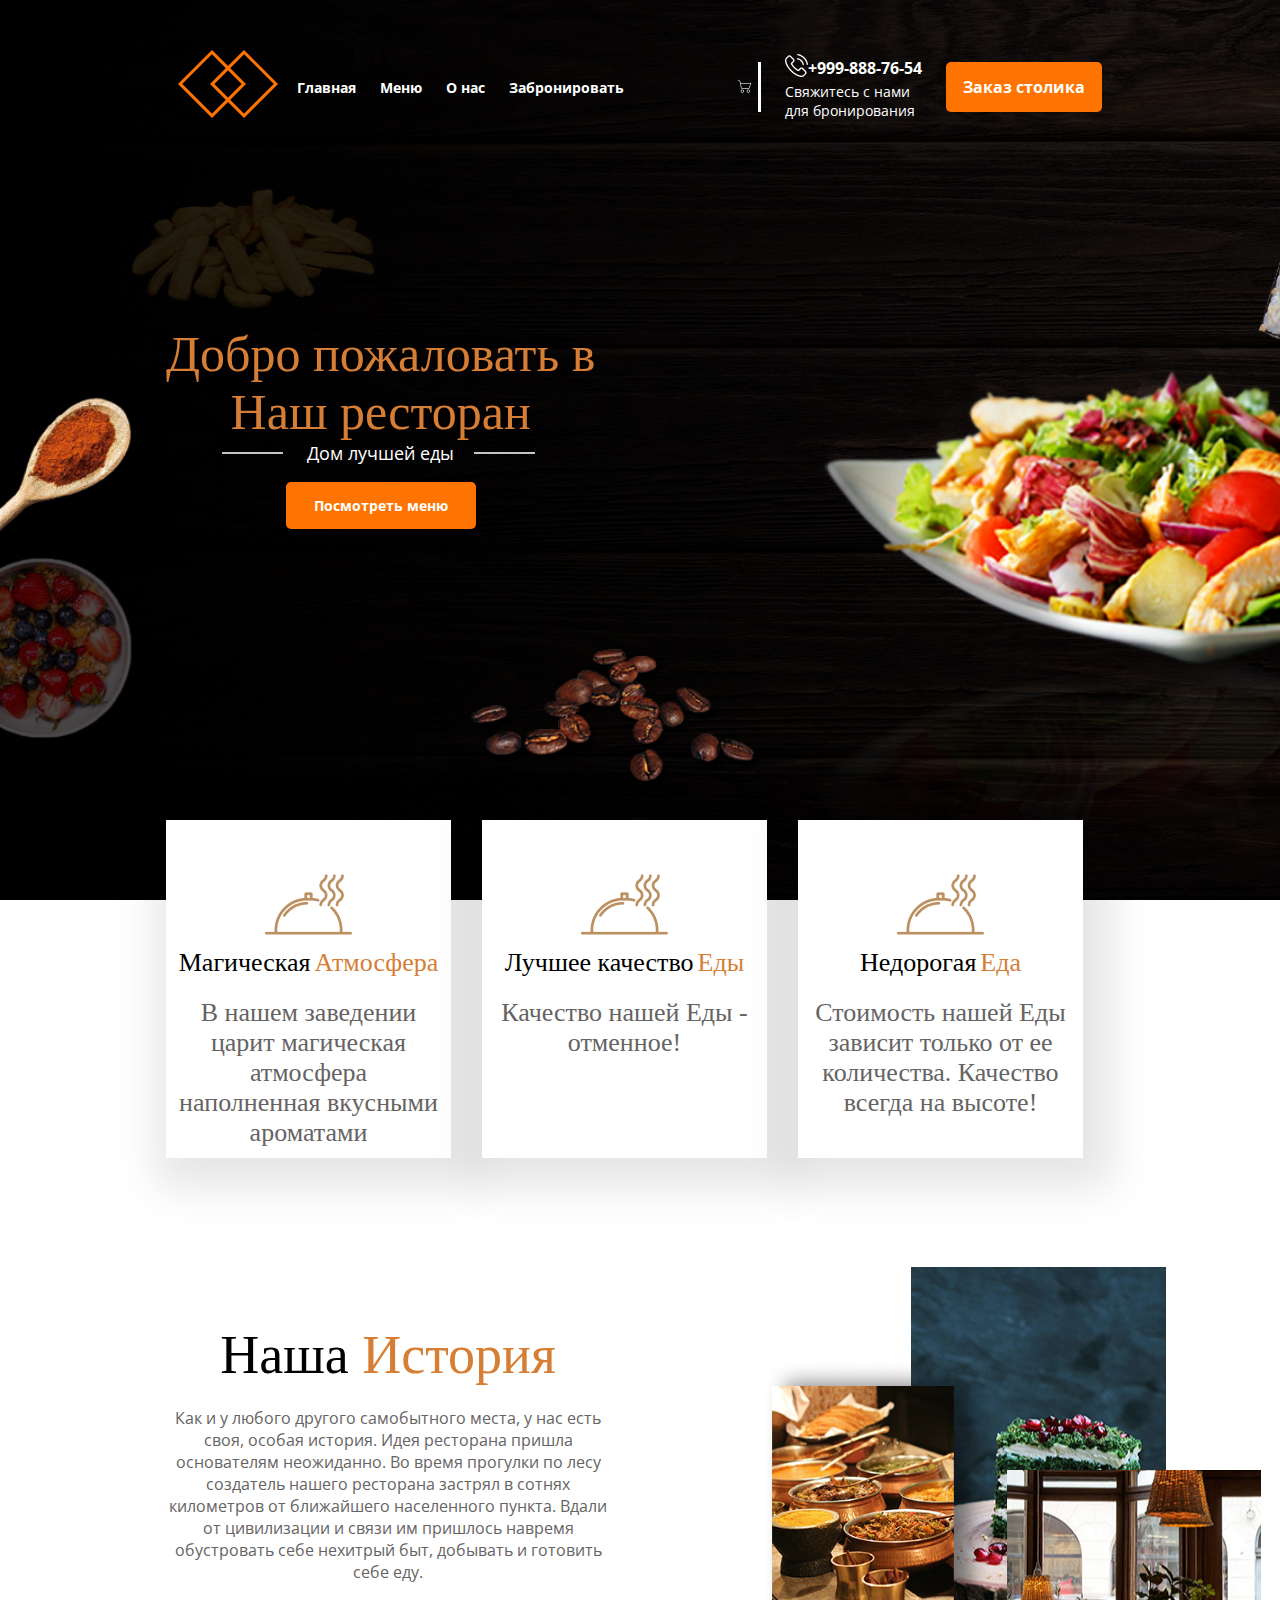
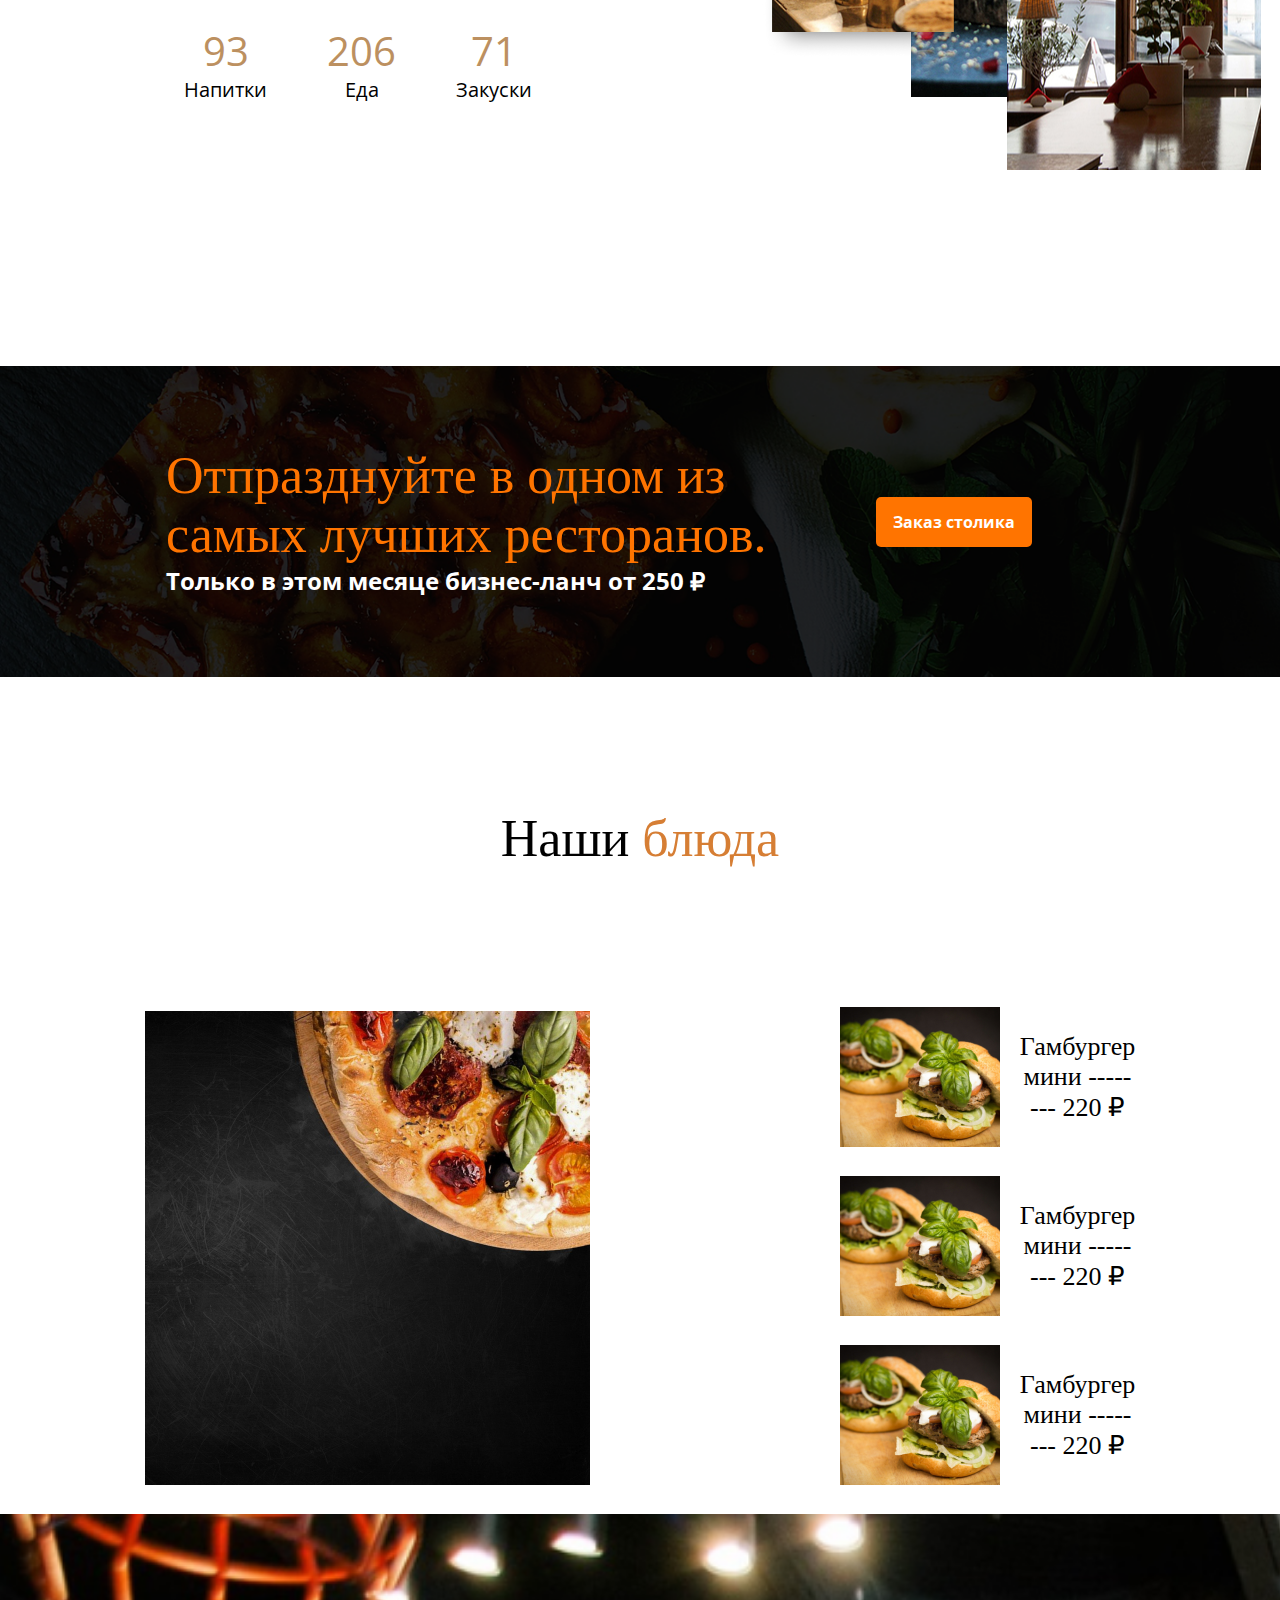
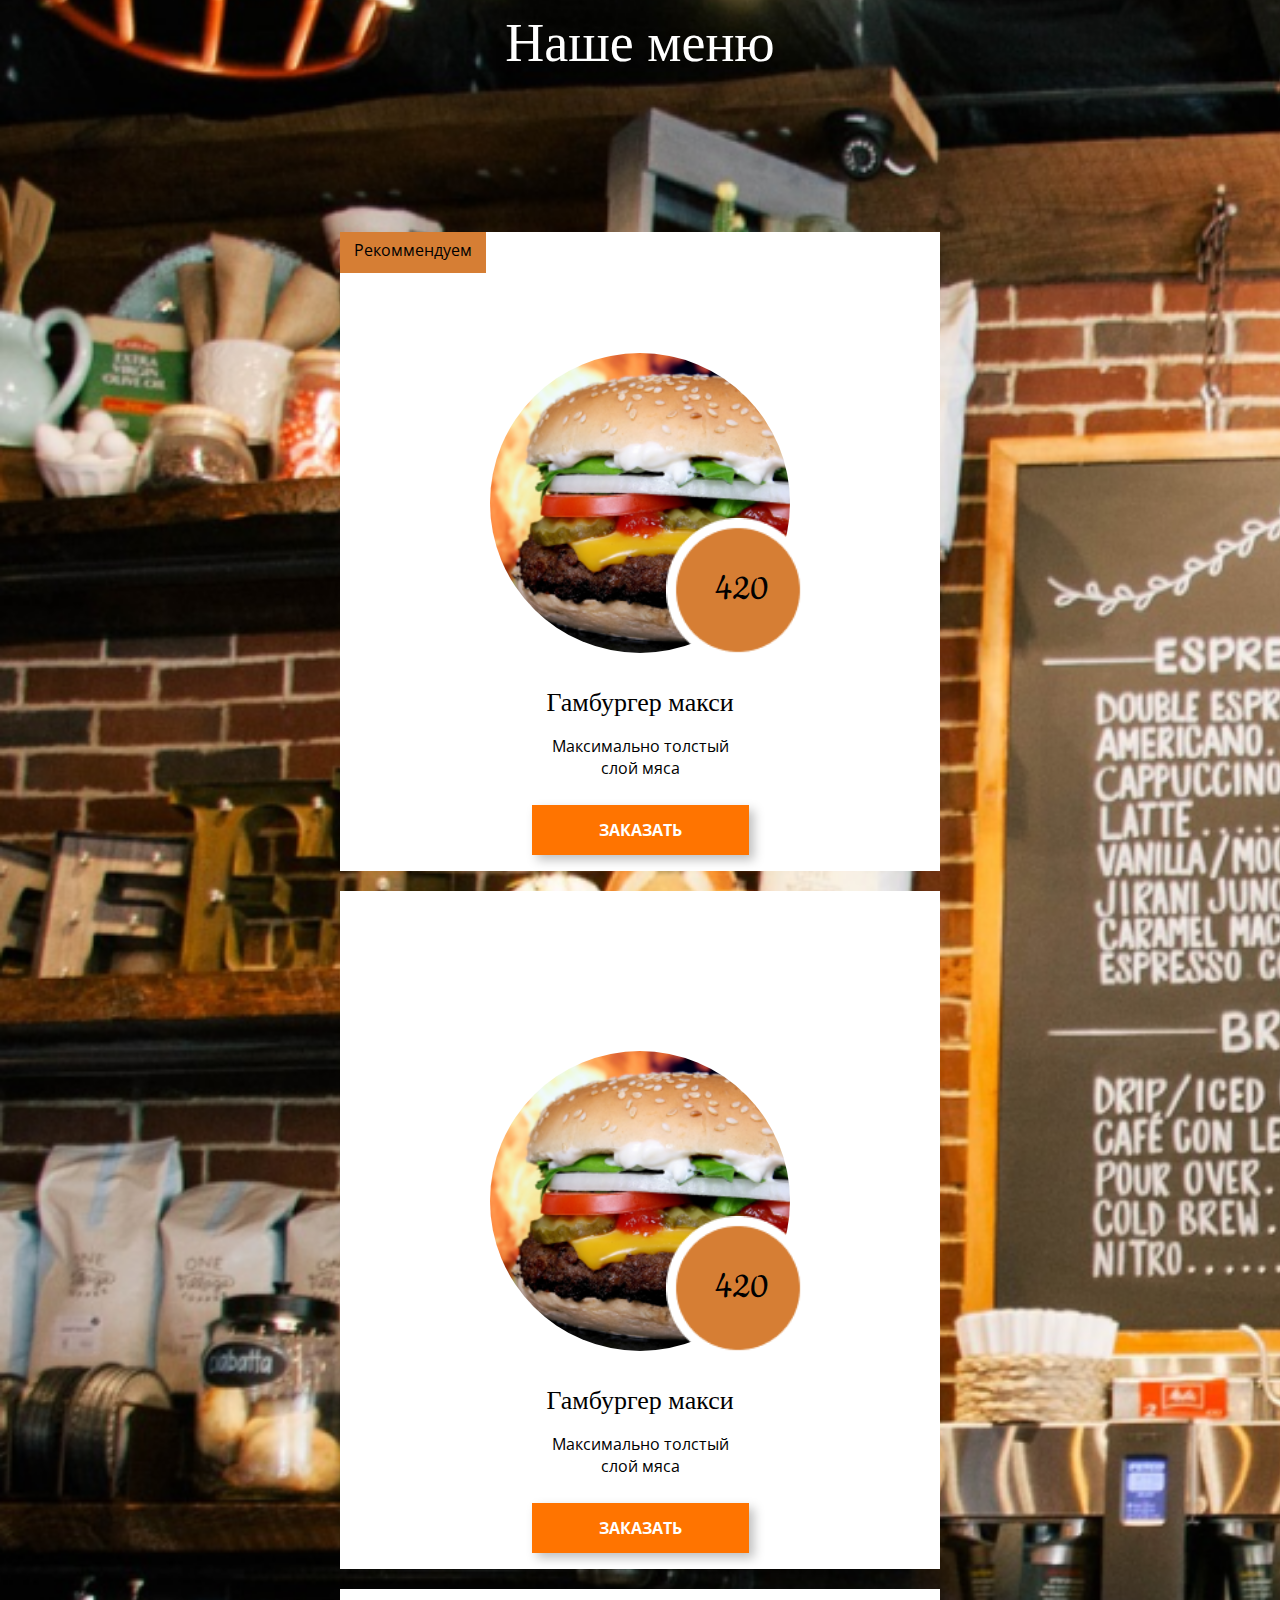
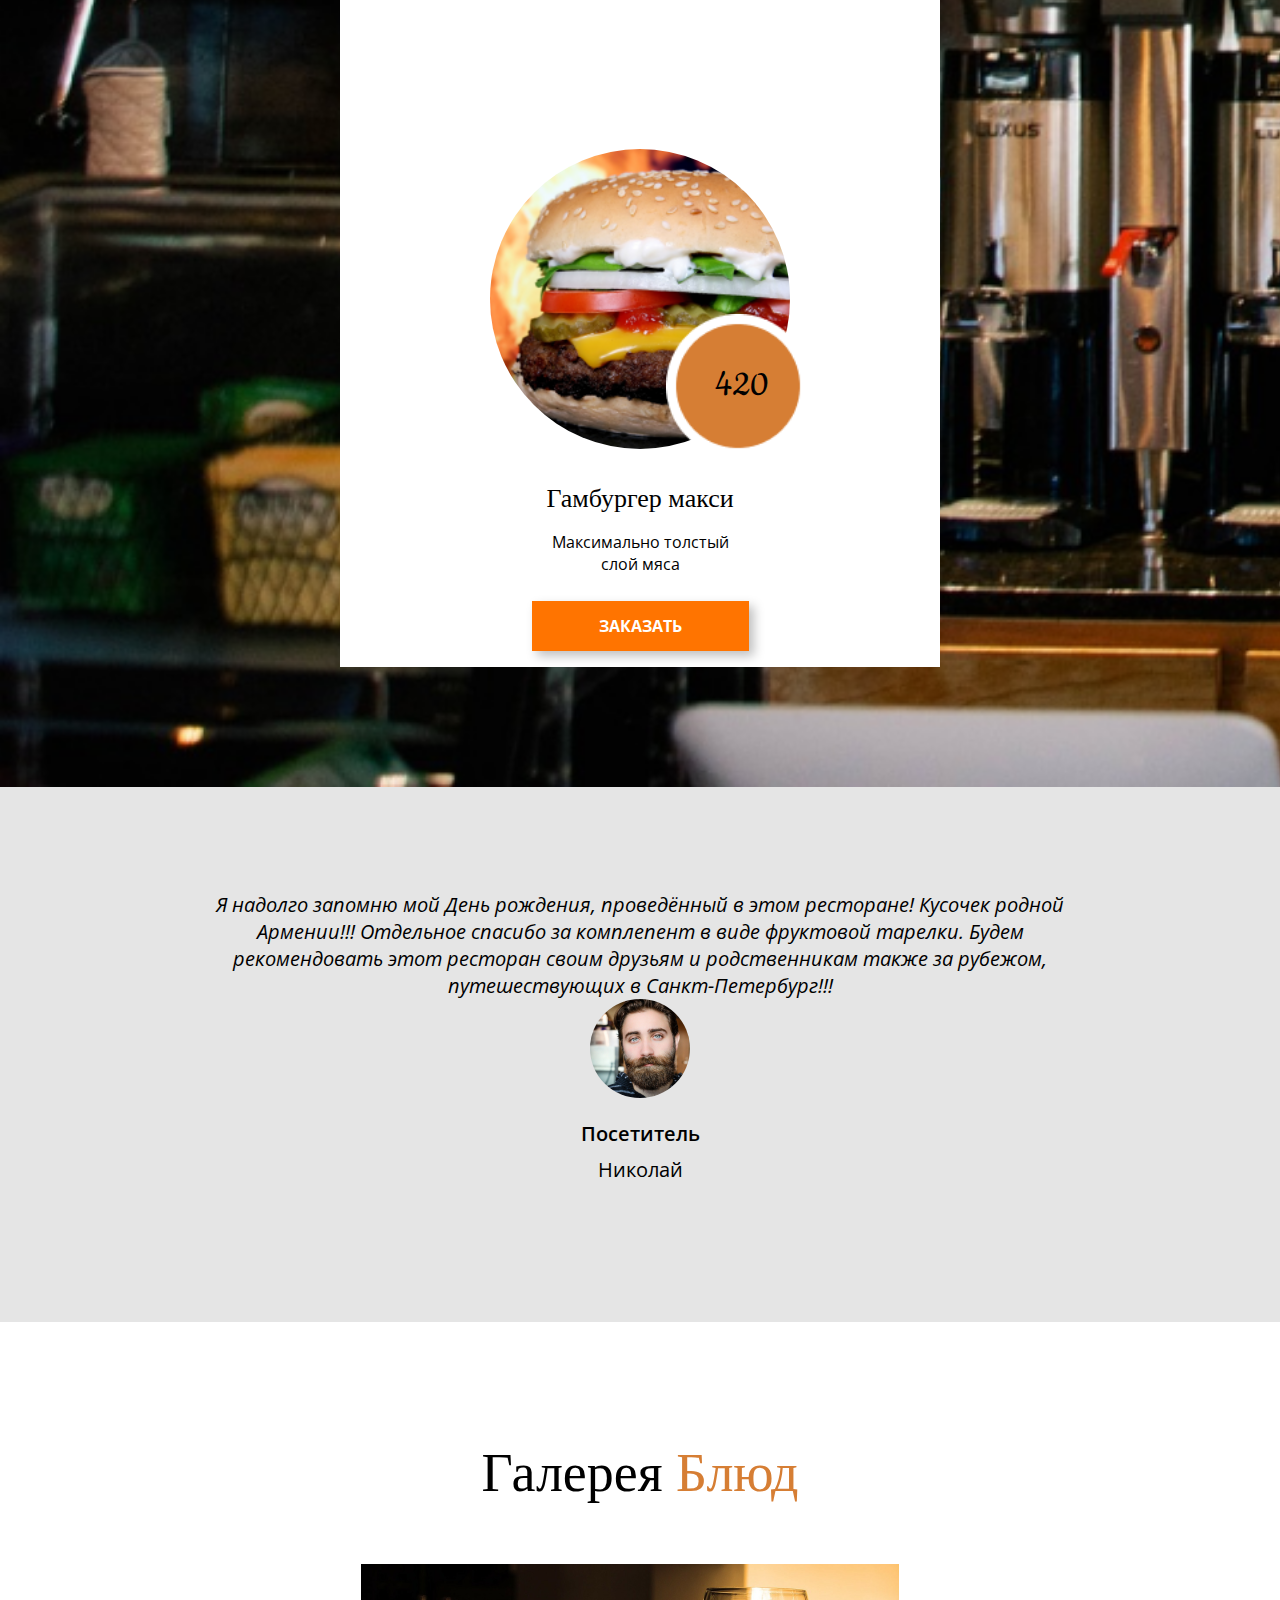
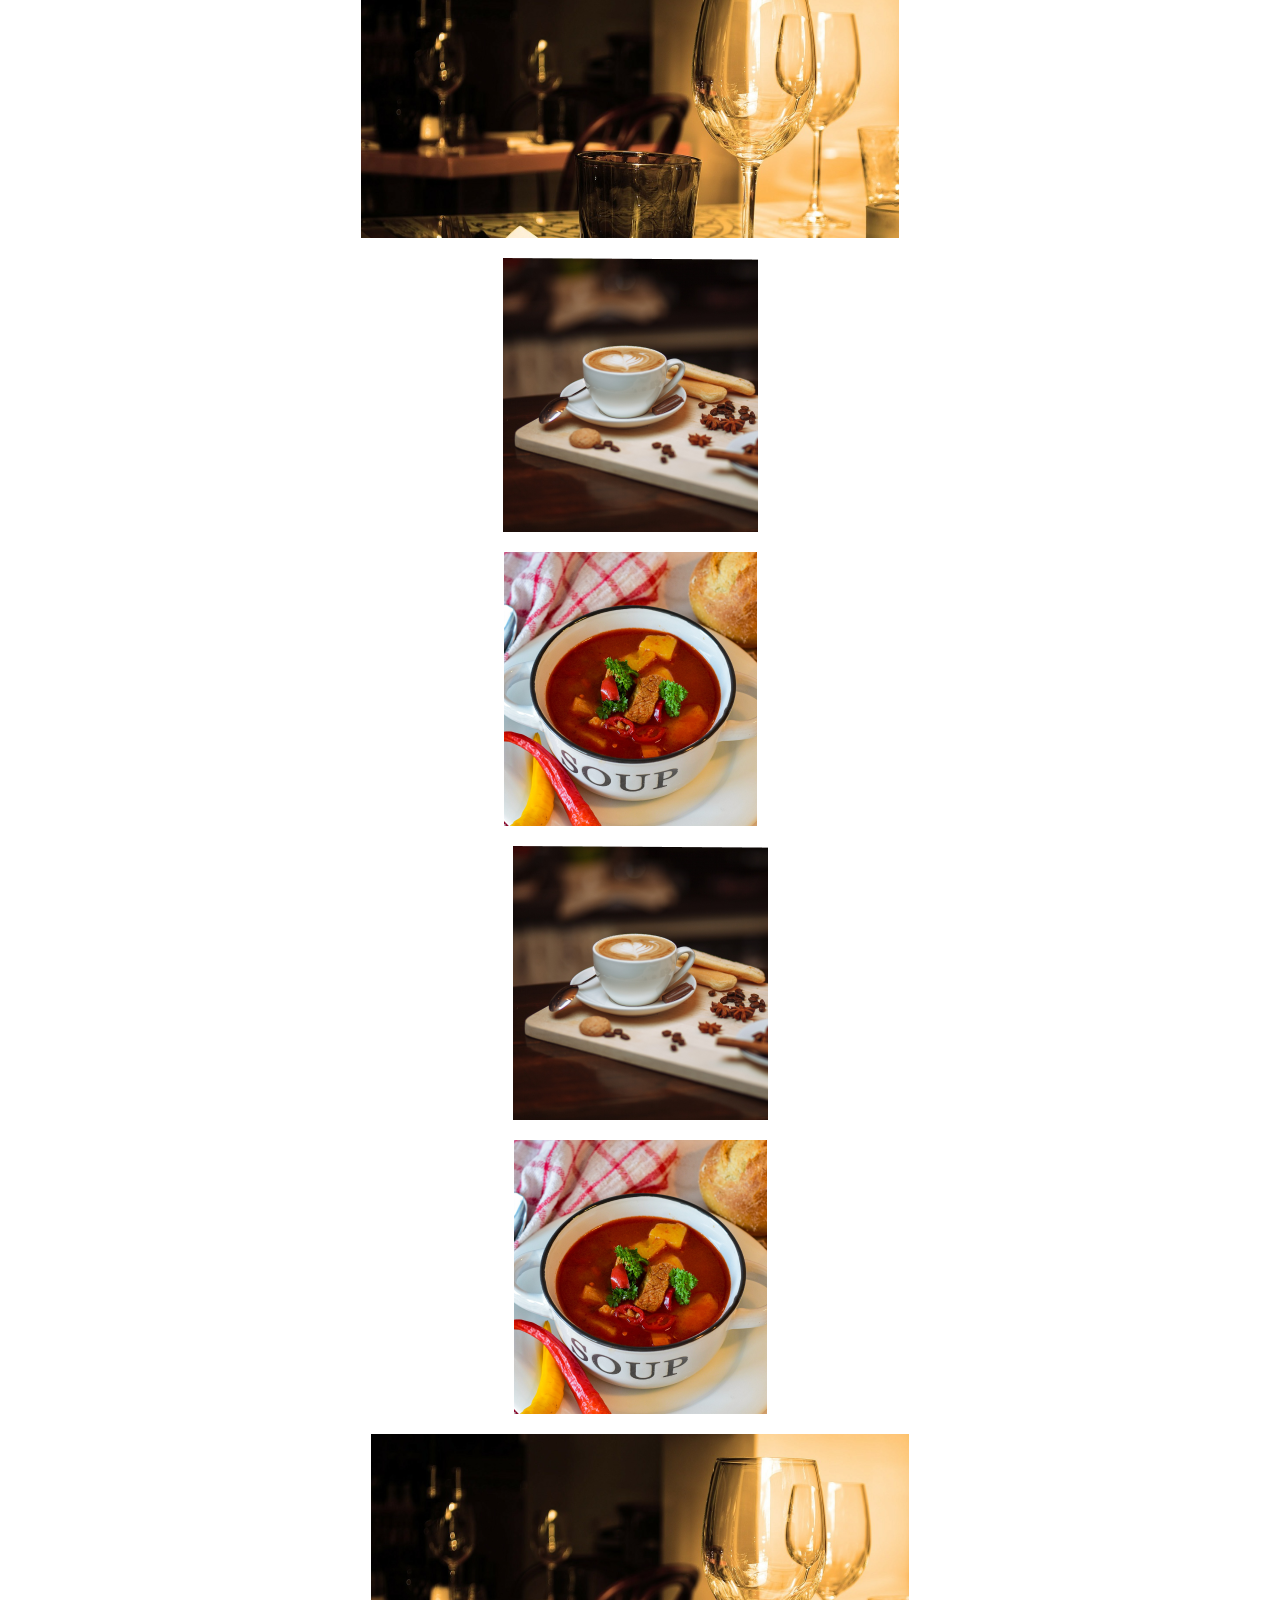
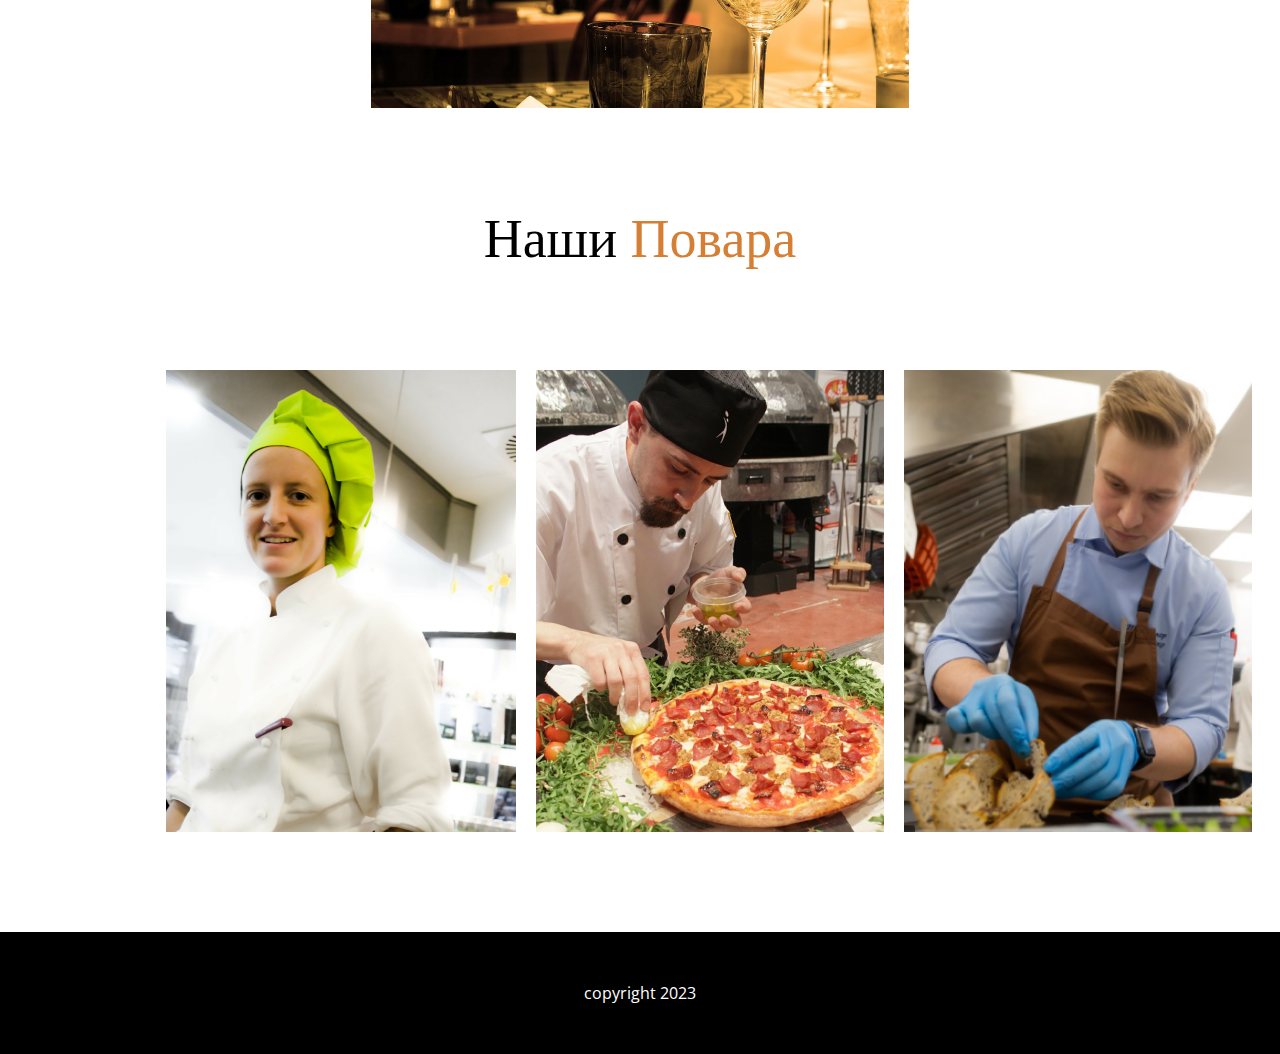
==== commit 0221f6b7: "adaptive" ====
--- a/sushi_Site/index.html
+++ b/sushi_Site/index.html
@@ -266,20 +266,20 @@
         <div class="galery-content">
           <div class="galery-left">
             <div class="galery-up">
-              <img src="table1.png" alt="" />
+              <img class="img-gal" src="table1.png" alt="" />
             </div>
             <div class="galery-down">
-              <img src="table2.png" alt="" />
-              <img src="table3.png" alt="" />
+              <img class="img-gal" src="table2.png" alt="" />
+              <img class="img-gal" src="table3.png" alt="" />
             </div>
           </div>
           <div class="galery-right">
             <div class="galery-up">
-              <img src="table2.png" alt="" />
-              <img src="table3.png" alt="" />
+              <img class="img-gal" src="table2.png" alt="" />
+              <img class="img-gal" src="table3.png" alt="" />
             </div>
             <div class="galery-down">
-              <img src="table1.png" alt="" />
+              <img class="img-gal" src="table1.png" alt="" />
             </div>
           </div>
         </div>
@@ -289,9 +289,9 @@
       <div class="container">
         <div class="cook-title">Наши <span>Повара</span></div>
         <div class="cook-content">
-          <img src="cook1.png" alt="" />
-          <img src="cook2.png" alt="" />
-          <img src="cook3.png" alt="" />
+          <img class="cook-img" src="cook1.png" alt="" />
+          <img class="cook-img" src="cook2.png" alt="" />
+          <img class="cook-img" src="cook3.png" alt="" />
         </div>
       </div>
     </div>
--- a/sushi_Site/style.css
+++ b/sushi_Site/style.css
@@ -492,3 +492,75 @@
   display: flex;
   justify-content: space-around;
 }
+
+
+@media (max-width: 1500px){
+  .galery-content{
+    display: block;
+  }
+  .img-gal,
+  .galery-up,
+  .galery-down{
+    display: block;
+    margin-left: auto;
+    margin-right: auto;
+  }
+  .img-gal{
+    margin-bottom: 20px;
+  }
+  .galery-left{
+    margin-left: 0px;
+  }
+  .history-images{
+    margin-left: -160px;
+  }
+}
+
+@media(max-width: 1300px){
+ 
+ .header-title{
+  margin-top: 202px;
+ }
+ .history-images{
+  margin-left: -240px;
+}
+ 
+ 
+  .menu-items{
+    display: block;
+  }
+  .menu-item{
+    margin: 20px auto;
+    width: 600px;
+  }
+  .menu-img{
+    width: 300px;
+    height:300px;
+    margin: auto;
+  }
+  .menu{
+    margin: auto;
+  }
+  .price-img{
+    margin-left: 134px;
+    margin-top: 40px;
+    width: 144px;
+  }
+  .price-420{
+    margin-left: 152px;
+    margin-top: 55px;
+    font-size: 40px;
+  }
+  .menu-text{
+    padding-top: 30px;
+  }
+  .cook-img{
+    margin-right: 20px;
+  }
+}
+
+@media(max-width: 1200px){
+  .history-images{
+    margin-left: -320px;
+  }
+}
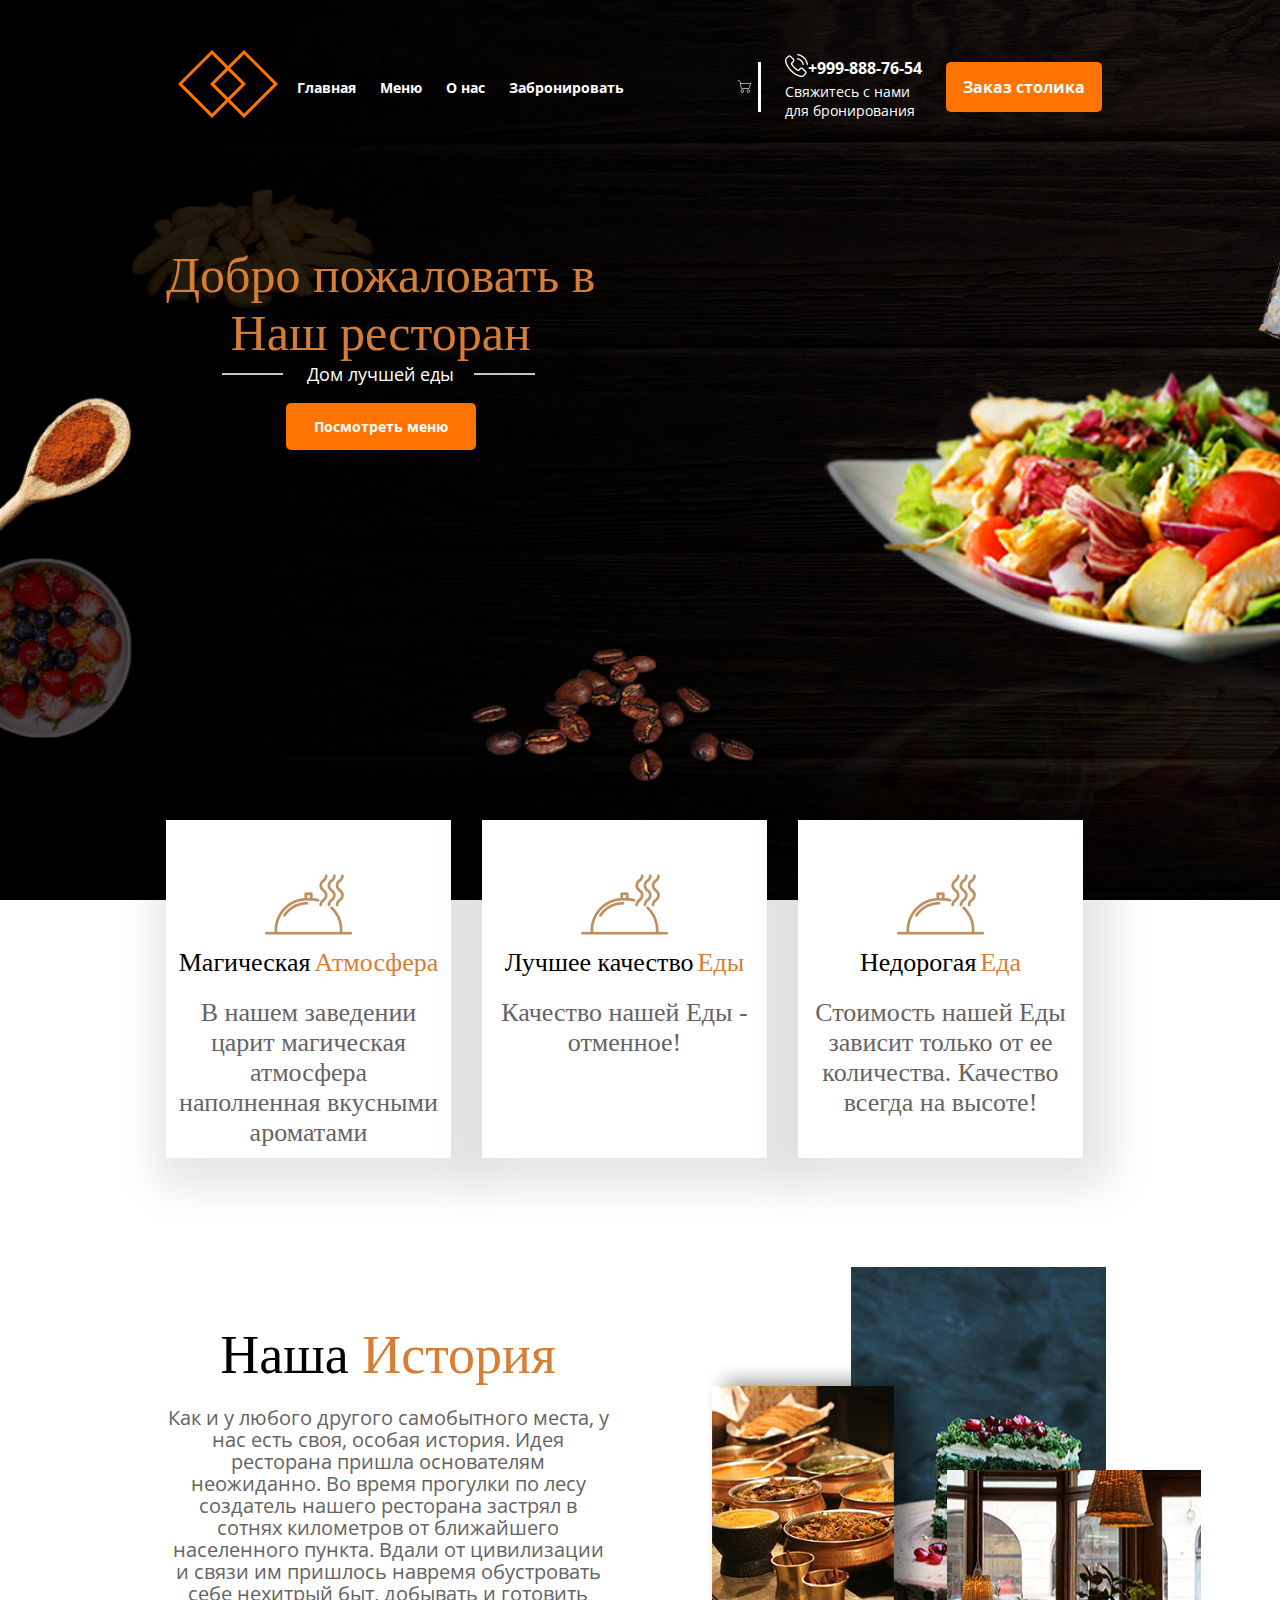
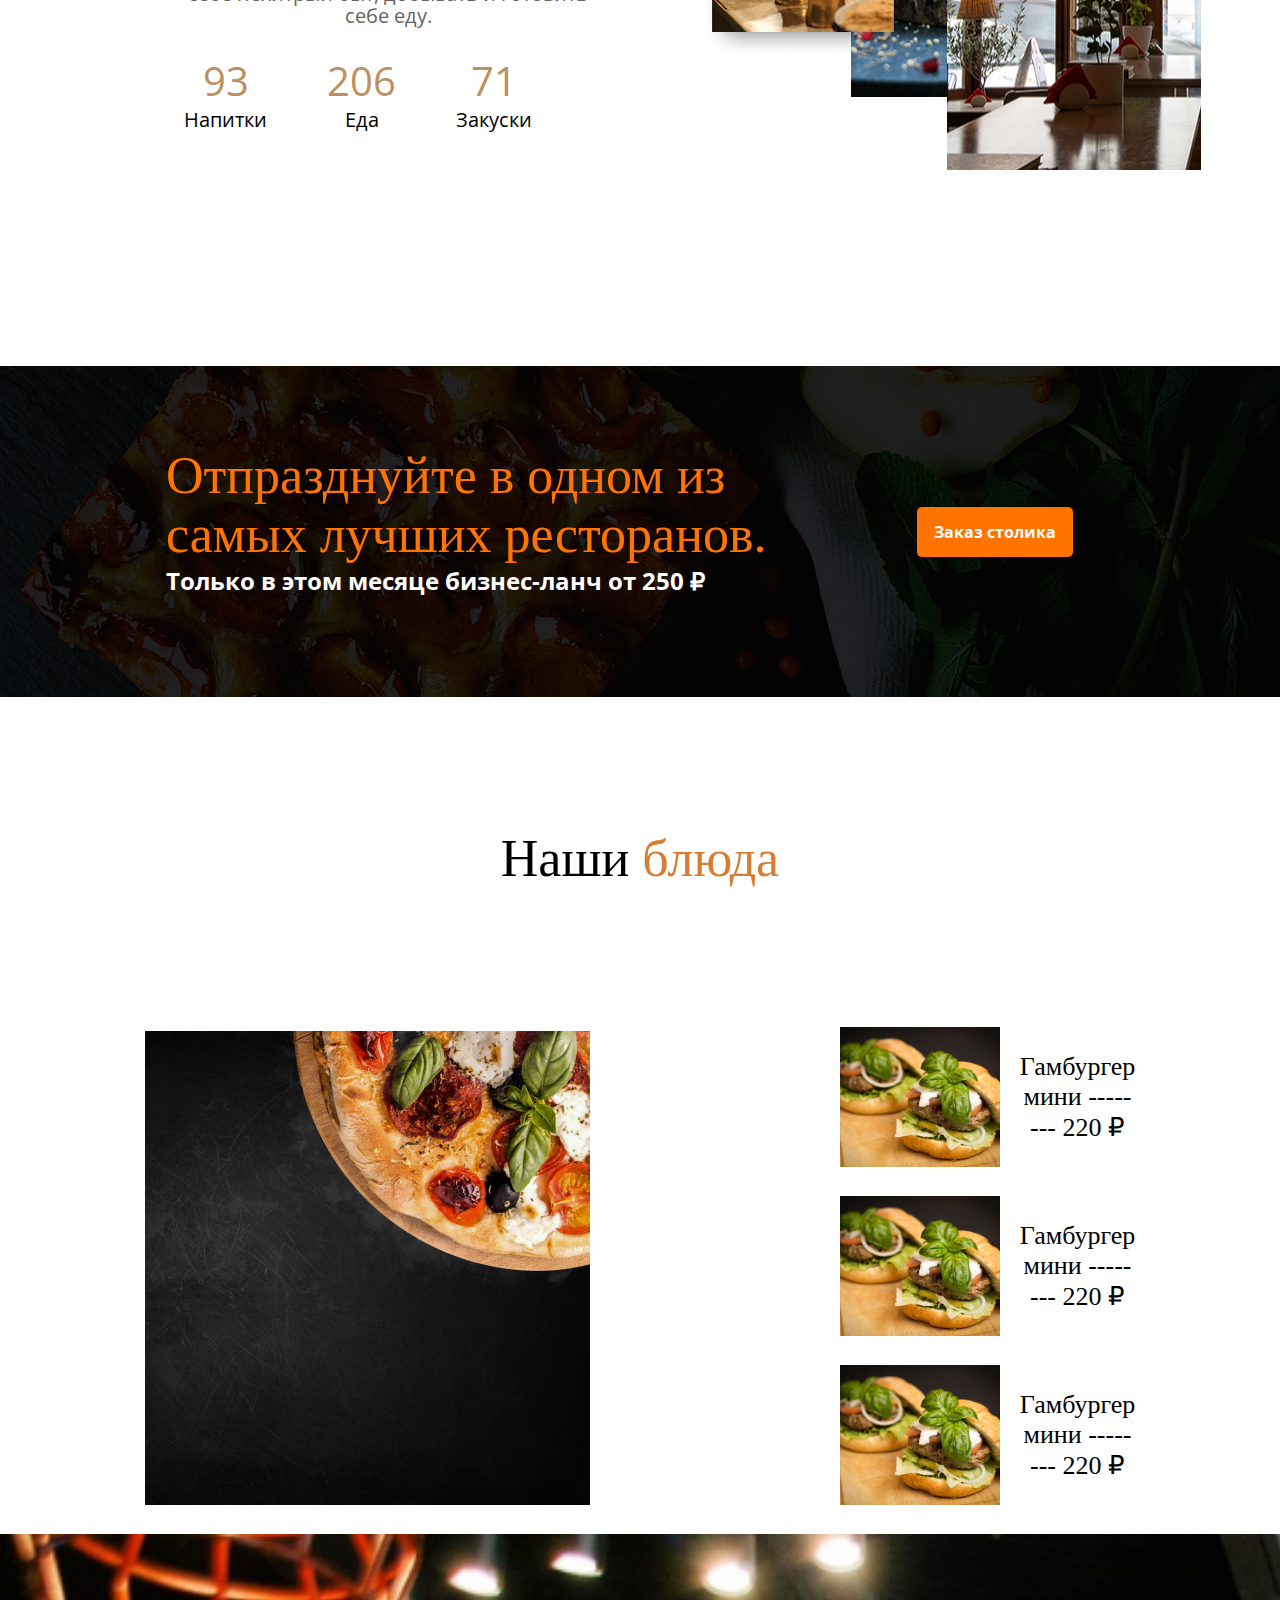
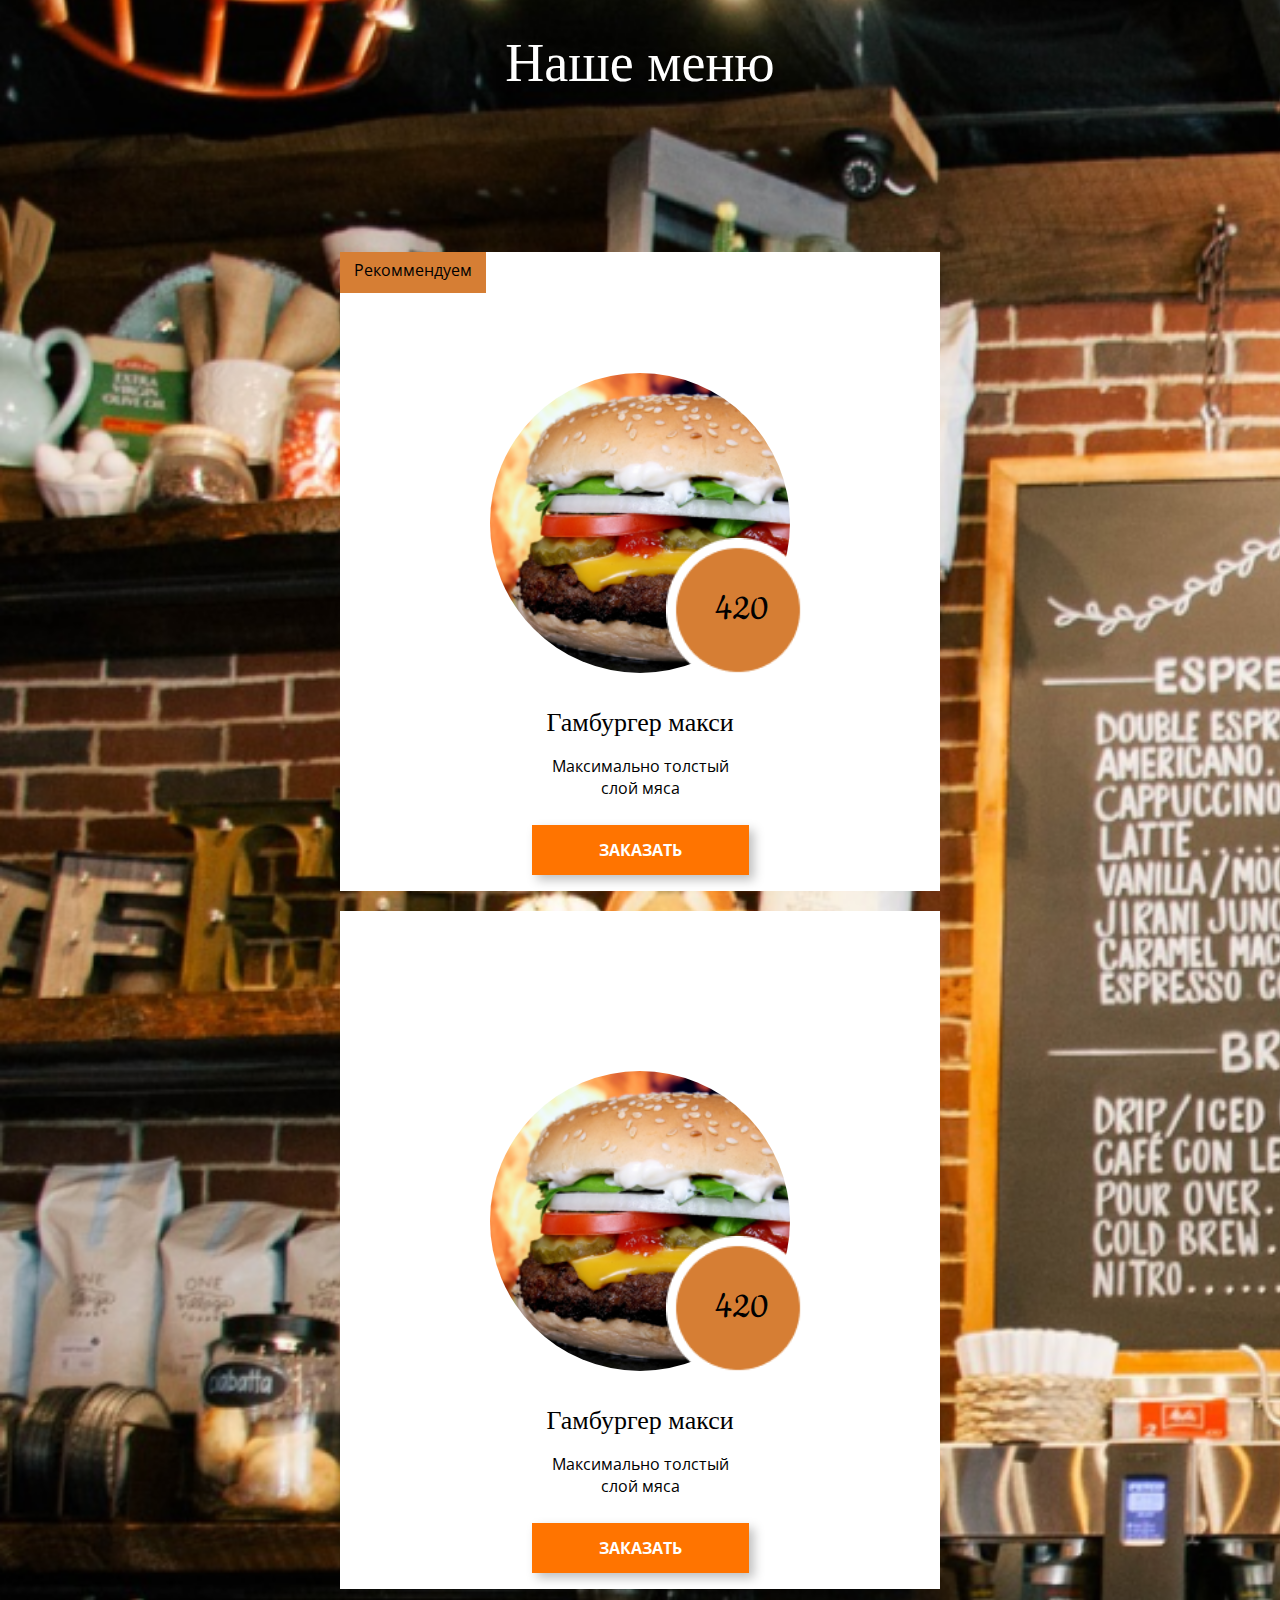
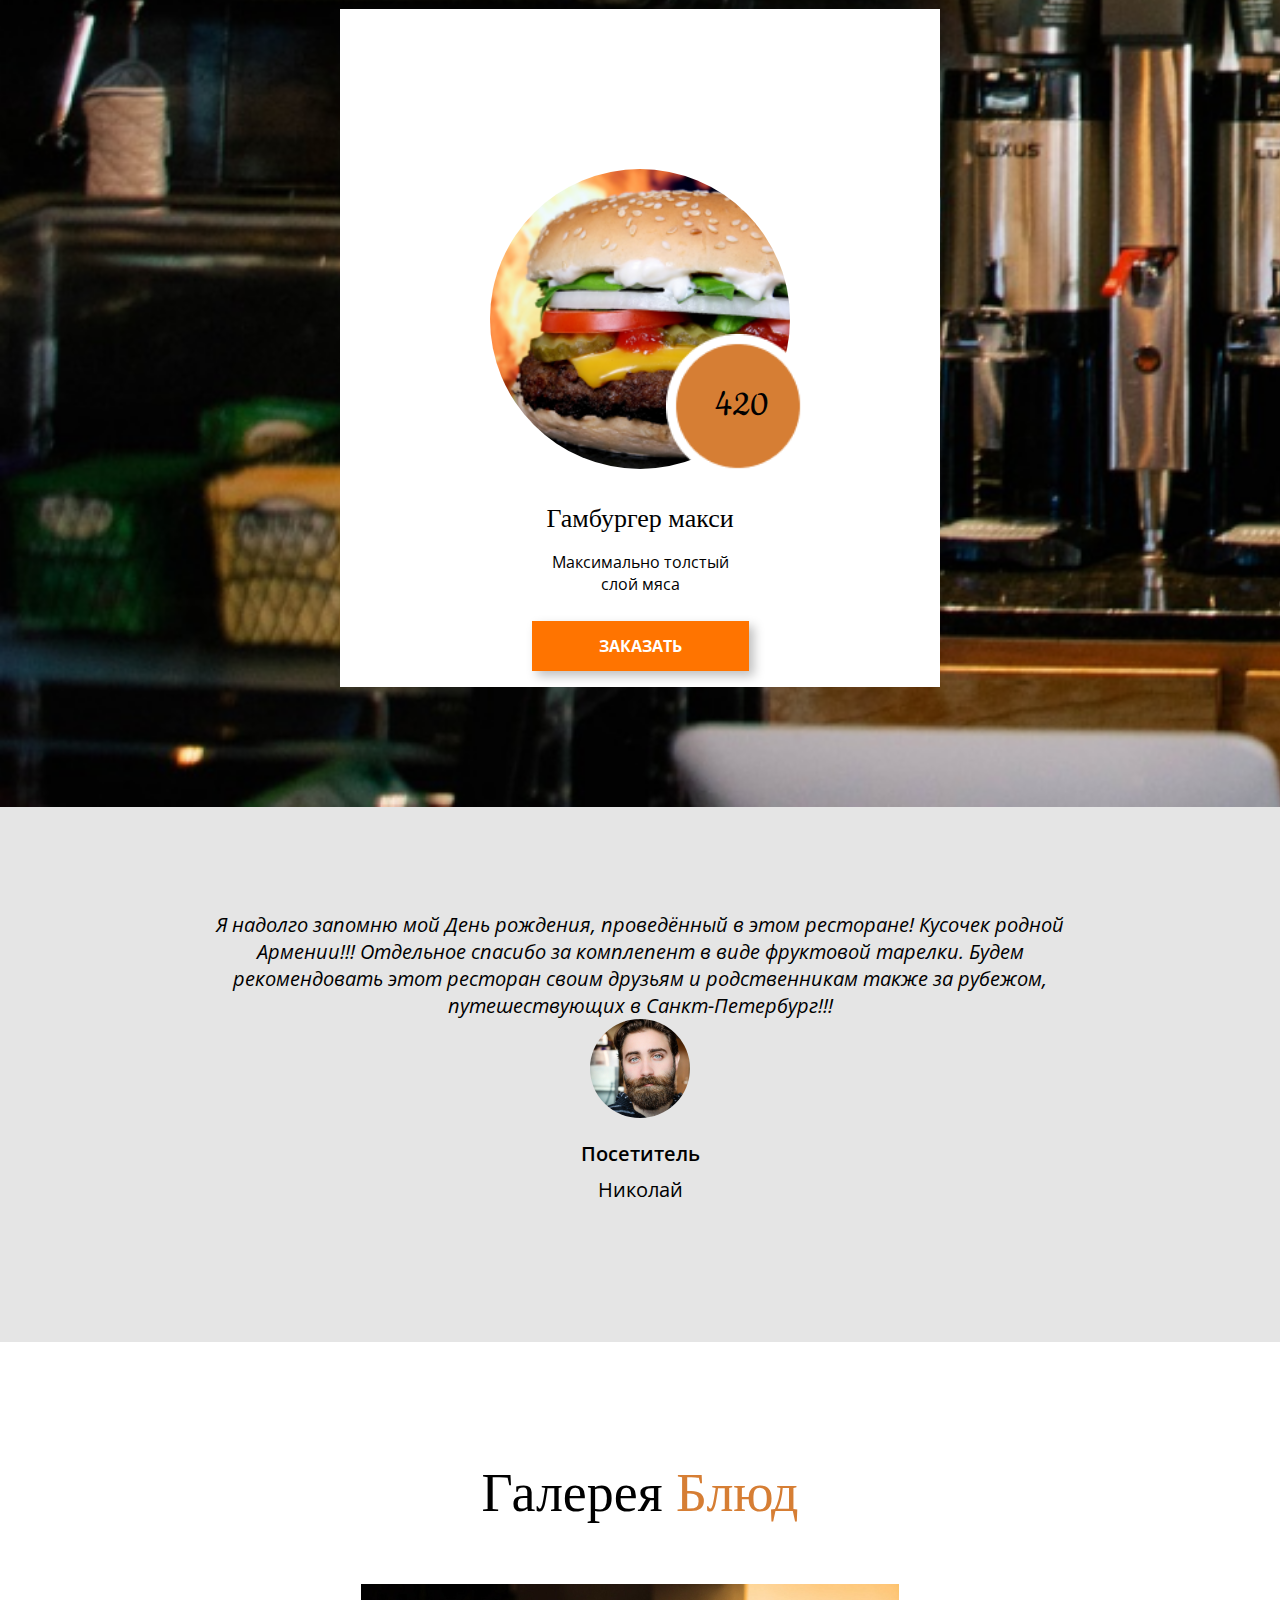
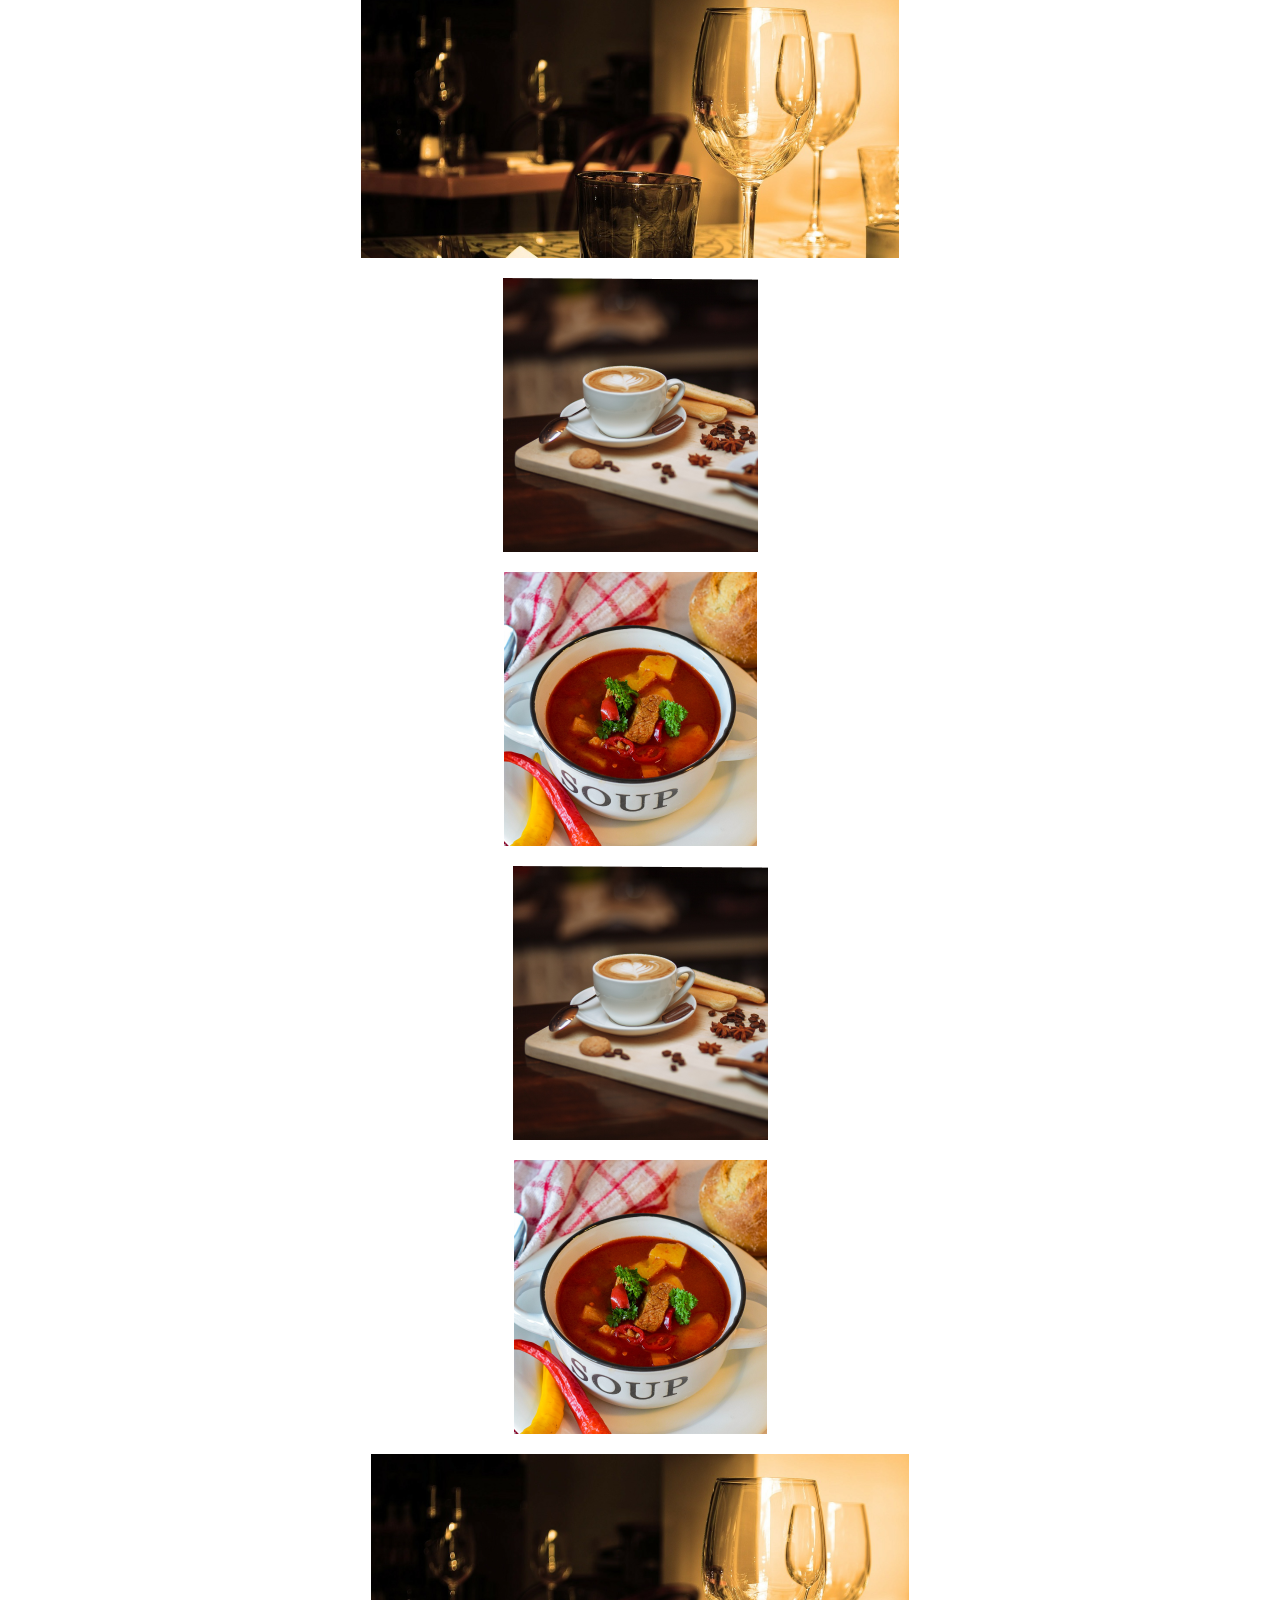
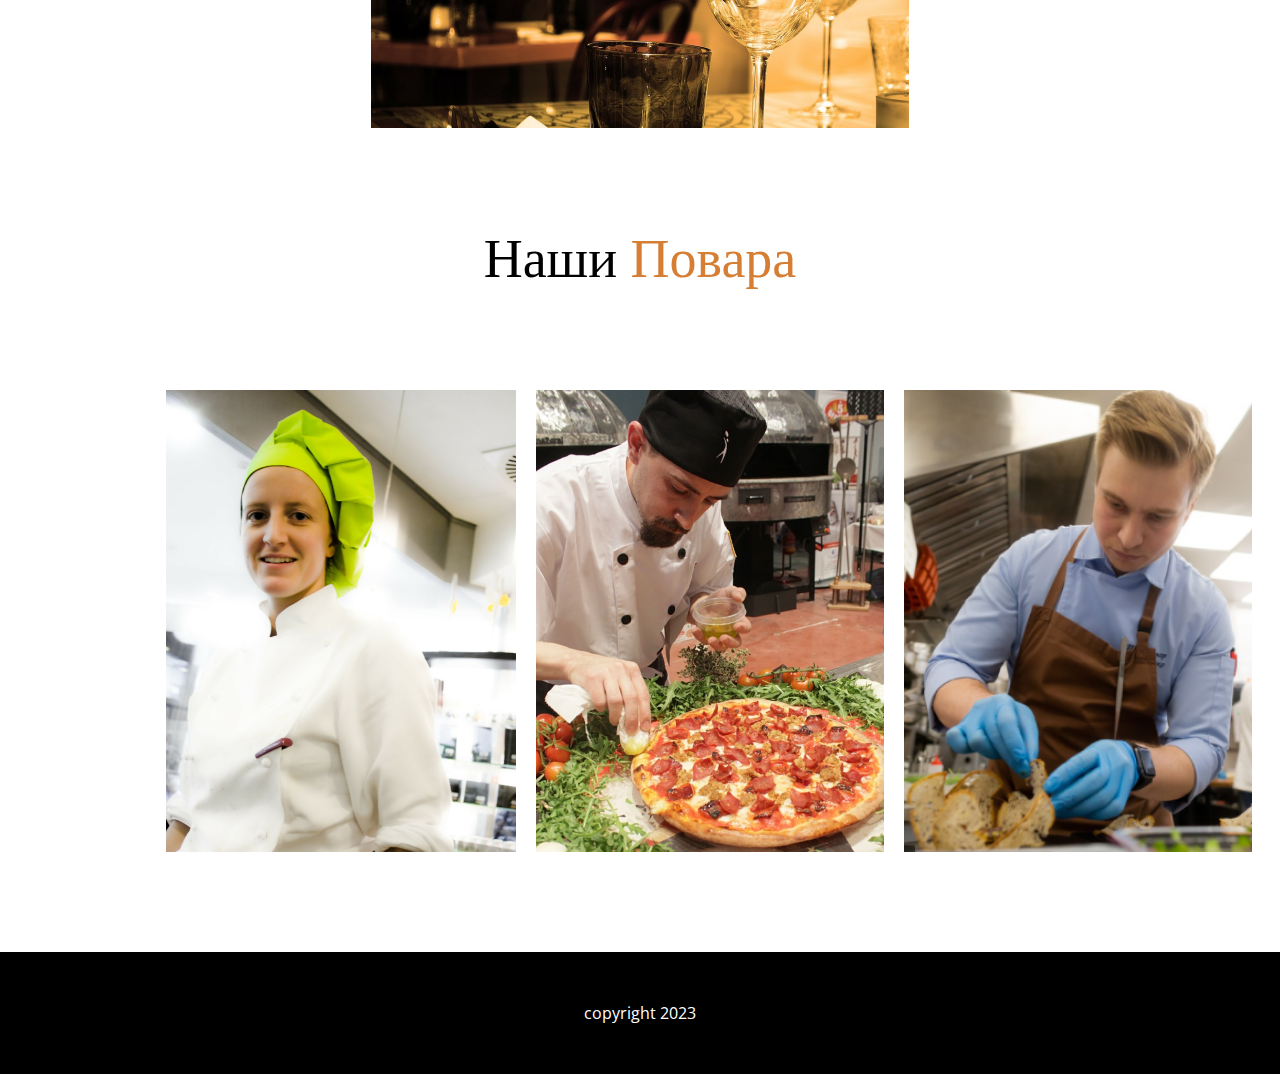
==== commit 11d4b9df: "adaptive" ====
--- a/sushi_Site/index.html
+++ b/sushi_Site/index.html
@@ -59,7 +59,13 @@
           <div class="btn">
             <a class="button" href="">Заказ столика</a>
           </div>
-        </div>
+          <div class="burger-menu">
+            <a href="">
+              <img src="burger-img.png" alt="" />
+            </a>
+          </div>
+        </div>
+
         <div class="header-down">
           <div class="header-title">
             Добро пожаловать в
@@ -86,11 +92,11 @@
               ароматами
             </div>
           </div>
-          <div class="card">
+          <div class="card card-food">
             <div class="card-image">
               <img class="card-img" src="card.png" alt="" />
             </div>
-            <div class="card-title">Лучшее качество <span>Еды</span></div>
+            <div class="card-title food">Лучшее качество<span>Еды</span></div>
             <div class="card-desc">Качество нашей Еды - отменное!</div>
           </div>
           <div class="card">
@@ -240,6 +246,58 @@
         </div>
       </div>
     </div>
+
+    <!--Mobile-->
+    <div class="menu-mob">
+      <div class="container">
+        <div class="menu-title1">Наше меню</div>
+        <div class="menu-items1">
+          <div class="menu-item1">
+            <div class="reccommended-wrapper1">
+              <div class="recommended1">Рекоммендуем</div>
+            </div>
+            <div class="menu-image1">
+              <img src="burger-i.png" alt="" class="menu-img1" />
+            </div>
+            <div class="menu-text1">Гамбургер макси</div>
+            <div class="menu-subtext1">
+              Максимально толстый <br />
+              слой мяса
+            </div>
+            <div class="menu-button1">
+              <a class="menu-btn1" href="">ЗАКАЗАТЬ</a>
+            </div>
+          </div>
+          <div class="menu-item1">
+            <div class="menu-image1">
+              <img src="burger-i.png" alt="" class="menu-img1" />
+            </div>
+            <div class="menu-text1">Гамбургер макси</div>
+            <div class="menu-subtext1">
+              Максимально толстый <br />
+              слой мяса
+            </div>
+            <div class="menu-button1">
+              <a class="menu-btn1" href="">ЗАКАЗАТЬ</a>
+            </div>
+          </div>
+          <div class="menu-item1">
+            <div class="menu-image1">
+              <img src="burger-i.png" alt="" class="menu-img1" />
+            </div>
+            <div class="menu-text1">Гамбургер макси</div>
+            <div class="menu-subtext1">
+              Максимально толстый <br />
+              слой мяса
+            </div>
+            <div class="menu-button1">
+              <a class="menu-btn1" href="">ЗАКАЗАТЬ</a>
+            </div>
+          </div>
+        </div>
+      </div>
+    </div>
+
     <div class="comment">
       <div class="container">
         <div class="comment-text">
@@ -266,7 +324,7 @@
         <div class="galery-content">
           <div class="galery-left">
             <div class="galery-up">
-              <img class="img-gal" src="table1.png" alt="" />
+              <img class="img-gal large-img" src="table1.png" alt="" />
             </div>
             <div class="galery-down">
               <img class="img-gal" src="table2.png" alt="" />
@@ -279,7 +337,7 @@
               <img class="img-gal" src="table3.png" alt="" />
             </div>
             <div class="galery-down">
-              <img class="img-gal" src="table1.png" alt="" />
+              <img class="img-gal large-img" src="table1.png" alt="" />
             </div>
           </div>
         </div>
--- a/sushi_Site/style.css
+++ b/sushi_Site/style.css
@@ -478,89 +478,310 @@
   justify-content: space-between;
   margin-bottom: 20px;
 }
-.cook-title{
+.cook-title {
   font-family: "Tinos", serif;
   font-size: 54px;
   text-align: center;
   margin-bottom: 100px;
   margin-top: 100px;
 }
-.cook-title span{
+.cook-title span {
   color: #d67e34;
 }
-.cook-content{
+.cook-content {
   display: flex;
   justify-content: space-around;
 }
-
-
-@media (max-width: 1500px){
-  .galery-content{
+.burger-menu {
+  display: none;
+}
+@media (max-width: 3000px) {
+  .menu-mob {
+    display: none;
+  }
+}
+@media (max-width: 1500px) {
+  .left-text {
+    padding-bottom: 20px;
+  }
+  .right-button {
+    text-align: center;
+  }
+  .menu-mob {
+    display: none;
+  }
+  .galery-content {
     display: block;
   }
   .img-gal,
   .galery-up,
-  .galery-down{
+  .galery-down {
     display: block;
     margin-left: auto;
     margin-right: auto;
   }
-  .img-gal{
+  .img-gal {
     margin-bottom: 20px;
   }
-  .galery-left{
+  .galery-left {
     margin-left: 0px;
   }
-  .history-images{
+  .history-images {
     margin-left: -160px;
   }
 }
 
-@media(max-width: 1300px){
- 
- .header-title{
-  margin-top: 202px;
- }
- .history-images{
-  margin-left: -240px;
-}
- 
- 
-  .menu-items{
-    display: block;
-  }
-  .menu-item{
+@media (max-width: 1300px) {
+  .menu-mob {
+    display: none;
+  }
+
+  .header-title {
+    margin-top: 123px;
+  }
+  .history-images {
+    margin-left: -300px;
+  }
+
+  .histry-desc {
+    font-size: 20px;
+  }
+  .history-number {
+    margin-top: 30px;
+  }
+  .menu-items {
+    display: block;
+  }
+  .menu-item {
     margin: 20px auto;
     width: 600px;
   }
-  .menu-img{
+  .menu-img {
     width: 300px;
-    height:300px;
+    height: 300px;
     margin: auto;
   }
-  .menu{
+  .menu {
     margin: auto;
   }
-  .price-img{
+  .price-img {
     margin-left: 134px;
     margin-top: 40px;
     width: 144px;
   }
-  .price-420{
+  .price-420 {
     margin-left: 152px;
     margin-top: 55px;
     font-size: 40px;
   }
-  .menu-text{
+  .menu-text {
     padding-top: 30px;
   }
-  .cook-img{
+  .cook-img {
     margin-right: 20px;
   }
 }
 
-@media(max-width: 1200px){
-  .history-images{
-    margin-left: -320px;
-  }
-}
+@media (max-width: 1200px) {
+  .menu-mob {
+    display: none;
+  }
+  .card-food {
+    width: 400px;
+  }
+  .header-logo {
+    margin-right: 20px;
+  }
+  .nav-item-last {
+    margin-right: -0px;
+  }
+  .cook-content {
+    display: block;
+  }
+  .cook-content img {
+    display: block;
+    margin-left: auto;
+    margin-right: auto;
+    margin-bottom: 30px;
+  }
+  .block-holder {
+    display: block;
+  }
+  .left-title,
+  .left-text {
+    text-align: center;
+  }
+  .right-btn {
+    text-align: center;
+    margin: auto;
+  }
+
+  .history-holder {
+    display: block;
+  }
+  .history-wrapper {
+    width: auto;
+    height: auto;
+    display: block;
+    text-align: center;
+    align-items: center;
+  }
+  .history-images {
+    margin-top: 90px;
+    margin-bottom: 400px;
+    text-align: center;
+  }
+  .burger-image {
+    margin-right: 30px;
+  }
+
+  .burger-menu {
+    display: block;
+  }
+  .nav,
+  .cart,
+  .phone-holder,
+  .number,
+  .phone-text,
+  .btn {
+    display: none;
+  }
+  .header-line {
+    justify-content: space-between;
+  }
+  .cook-title {
+    margin-top: 20px;
+    margin-bottom: 30px;
+  }
+  .large-img {
+    display: none;
+  }
+  .dishes-title {
+    margin-top: -40px;
+    margin-bottom: 30px;
+  }
+}
+@media (max-width: 1000px) {
+  .cards-holder {
+    display: block;
+  }
+  .card {
+    width: 100%;
+    margin-top: 30px;
+    padding-bottom: 20px;
+  }
+  .history-images {
+    display: none;
+  }
+  .menu-item {
+    width: 100%;
+  }
+  .menu {
+    display: none;
+  }
+  .menu-mob {
+    display: block;
+  }
+
+  .menu-mob {
+    background-image: url(menu-bg.png);
+    background-repeat: no-repeat;
+    background-size: cover;
+    padding-bottom: 100px;
+  }
+  .menu-title1 {
+    text-align: center;
+    font-family: "Tinos", serif;
+    font-weight: 400;
+    font-size: 54px;
+    color: #fff;
+    padding-top: 98px;
+    padding-bottom: 138px;
+  }
+  .menu-items1 {
+    display: block;
+    justify-content: center;
+  }
+  .menu-item1 {
+    background-color: #fff;
+    text-align: center;
+    width: 33%;
+    padding-top: 80px;
+    width: 350px;
+    padding-bottom: 30px;
+    margin: 20px auto;
+  }
+  .reccommended-wrapper1 {
+    background-color: #d67e34;
+    padding: 7px 11px 12px 11px;
+    width: 124px;
+    margin-top: -80px;
+  }
+  .menu-image1 {
+    position: relative;
+    padding-top: 80px;
+    image-resolution: auto;
+  }
+  .menu-img1 {
+    border-radius: 50%;
+    width: 250px;
+    height: 250px;
+  }
+  .price-img1 {
+    position: absolute;
+    top: 205px;
+    left: 192px;
+  }
+  .menu-text1 {
+    font-family: "Tinos", serif;
+    font-weight: 400;
+    font-size: 26px;
+    padding-bottom: 17px;
+    padding-top: 16px;
+  }
+  .menu-subtext1 {
+    font-size: 16px;
+    font-weight: 400;
+    padding-bottom: 20px;
+  }
+
+  .menu-button1 {
+    padding-top: 20px;
+  }
+
+  .menu-btn1 {
+    background-color: #ff7400;
+    text-decoration: none;
+    color: #fff;
+    padding: 14px 67px;
+    font-weight: 700;
+    box-shadow: 5px 5px 10px 0px rgba(0, 0, 0, 0.25);
+    transition: background-color 0.3s linear;
+  }
+
+  .menu-btn1:hover {
+    background-color: #a25618;
+  }
+}
+
+@media (max-width: 800px) {
+  .burger-image {
+    display: none;
+  }
+}
+
+@media (max-width: 700px) {
+  .history-title {
+    padding-bottom: 69px;
+  }
+  .history-number {
+    padding-top: 69px;
+  }
+  .menu-item1 {
+    width: auto;
+  }
+  .menu-img1 {
+    width: 100px;
+    height: 100px;
+  }
+}
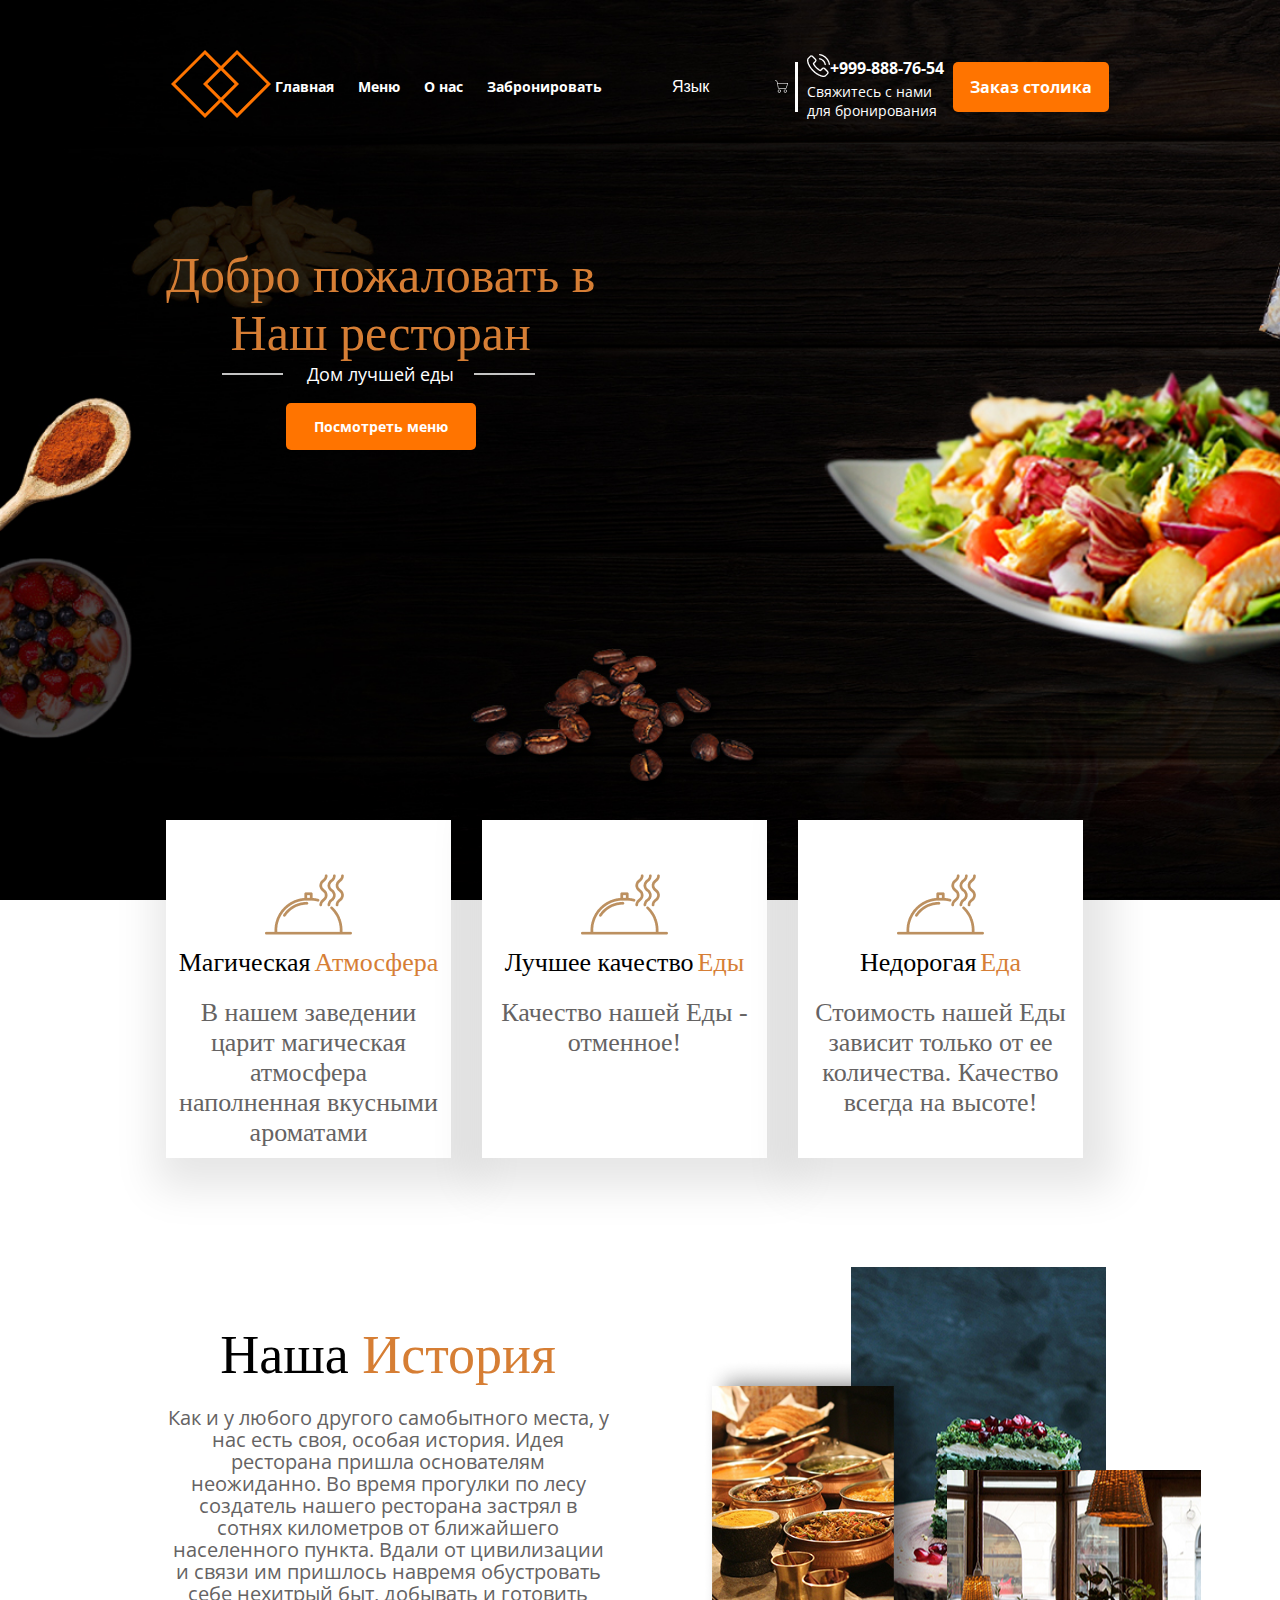
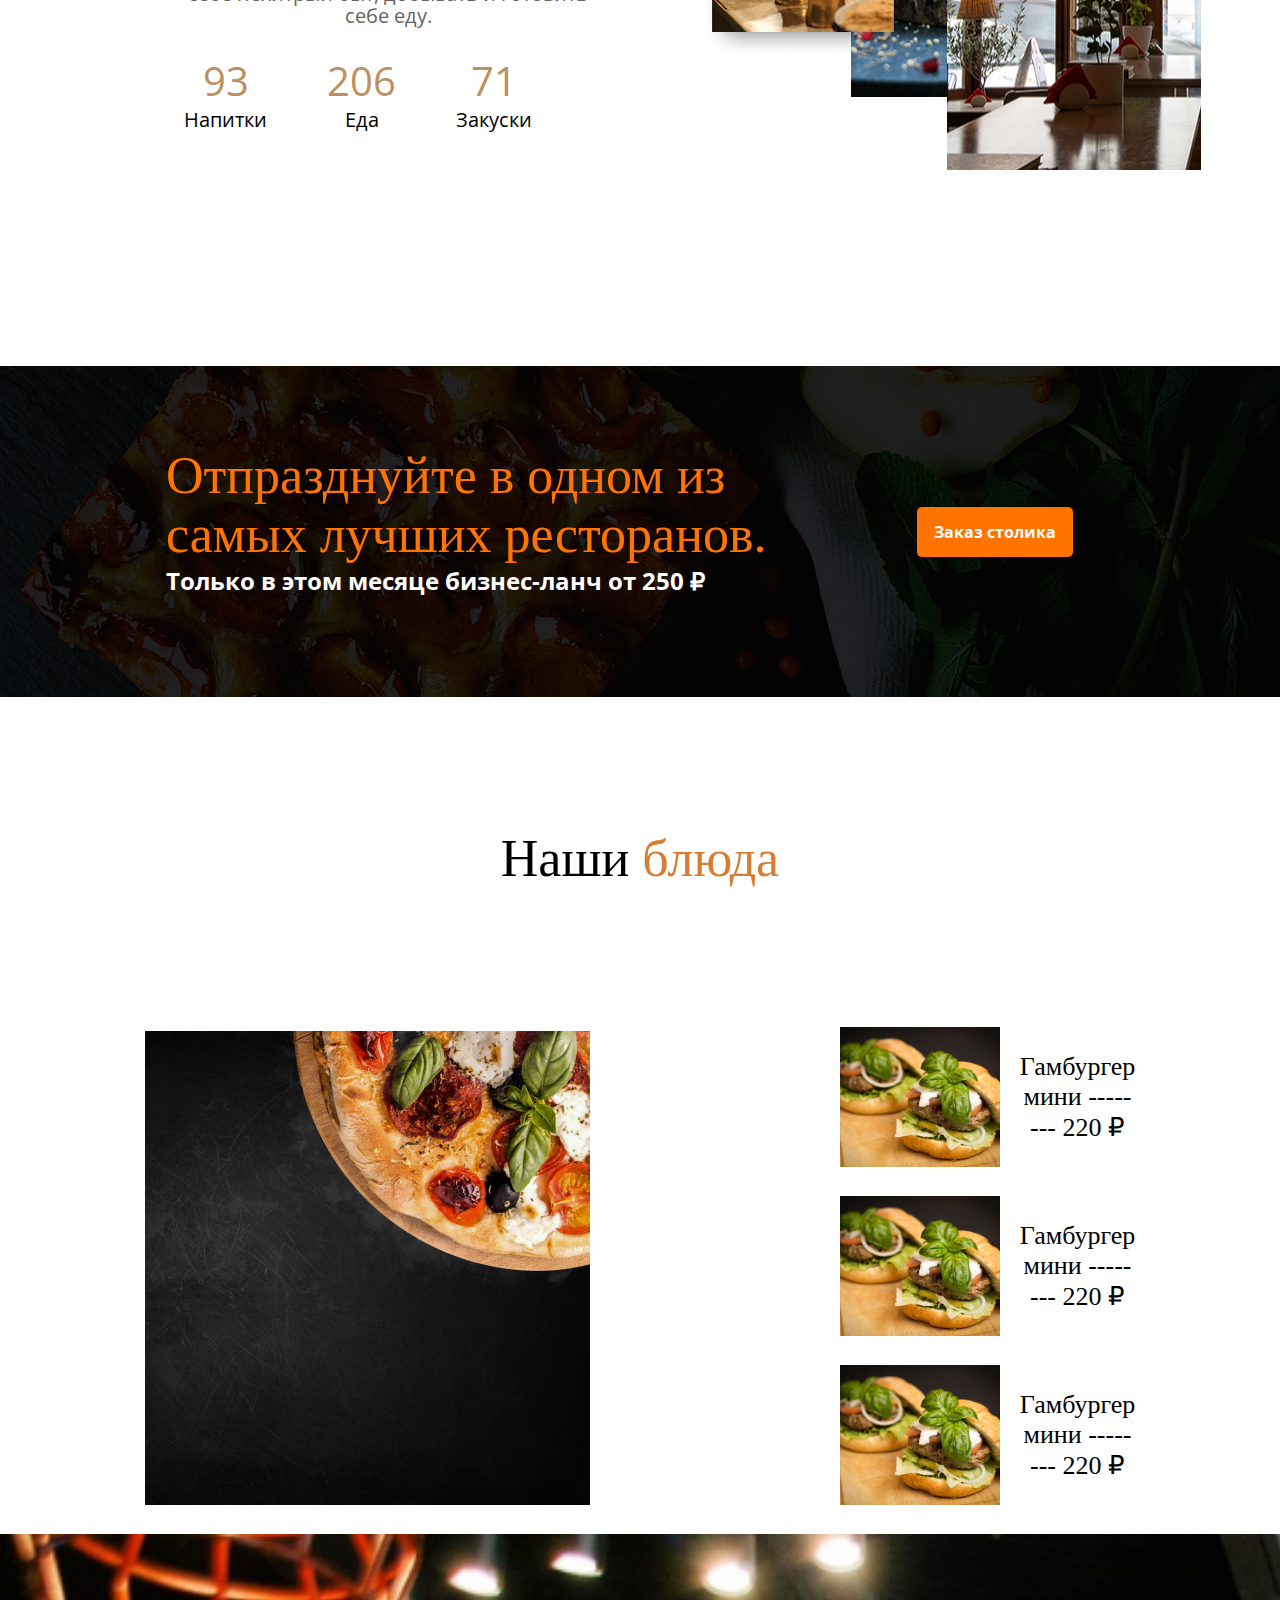
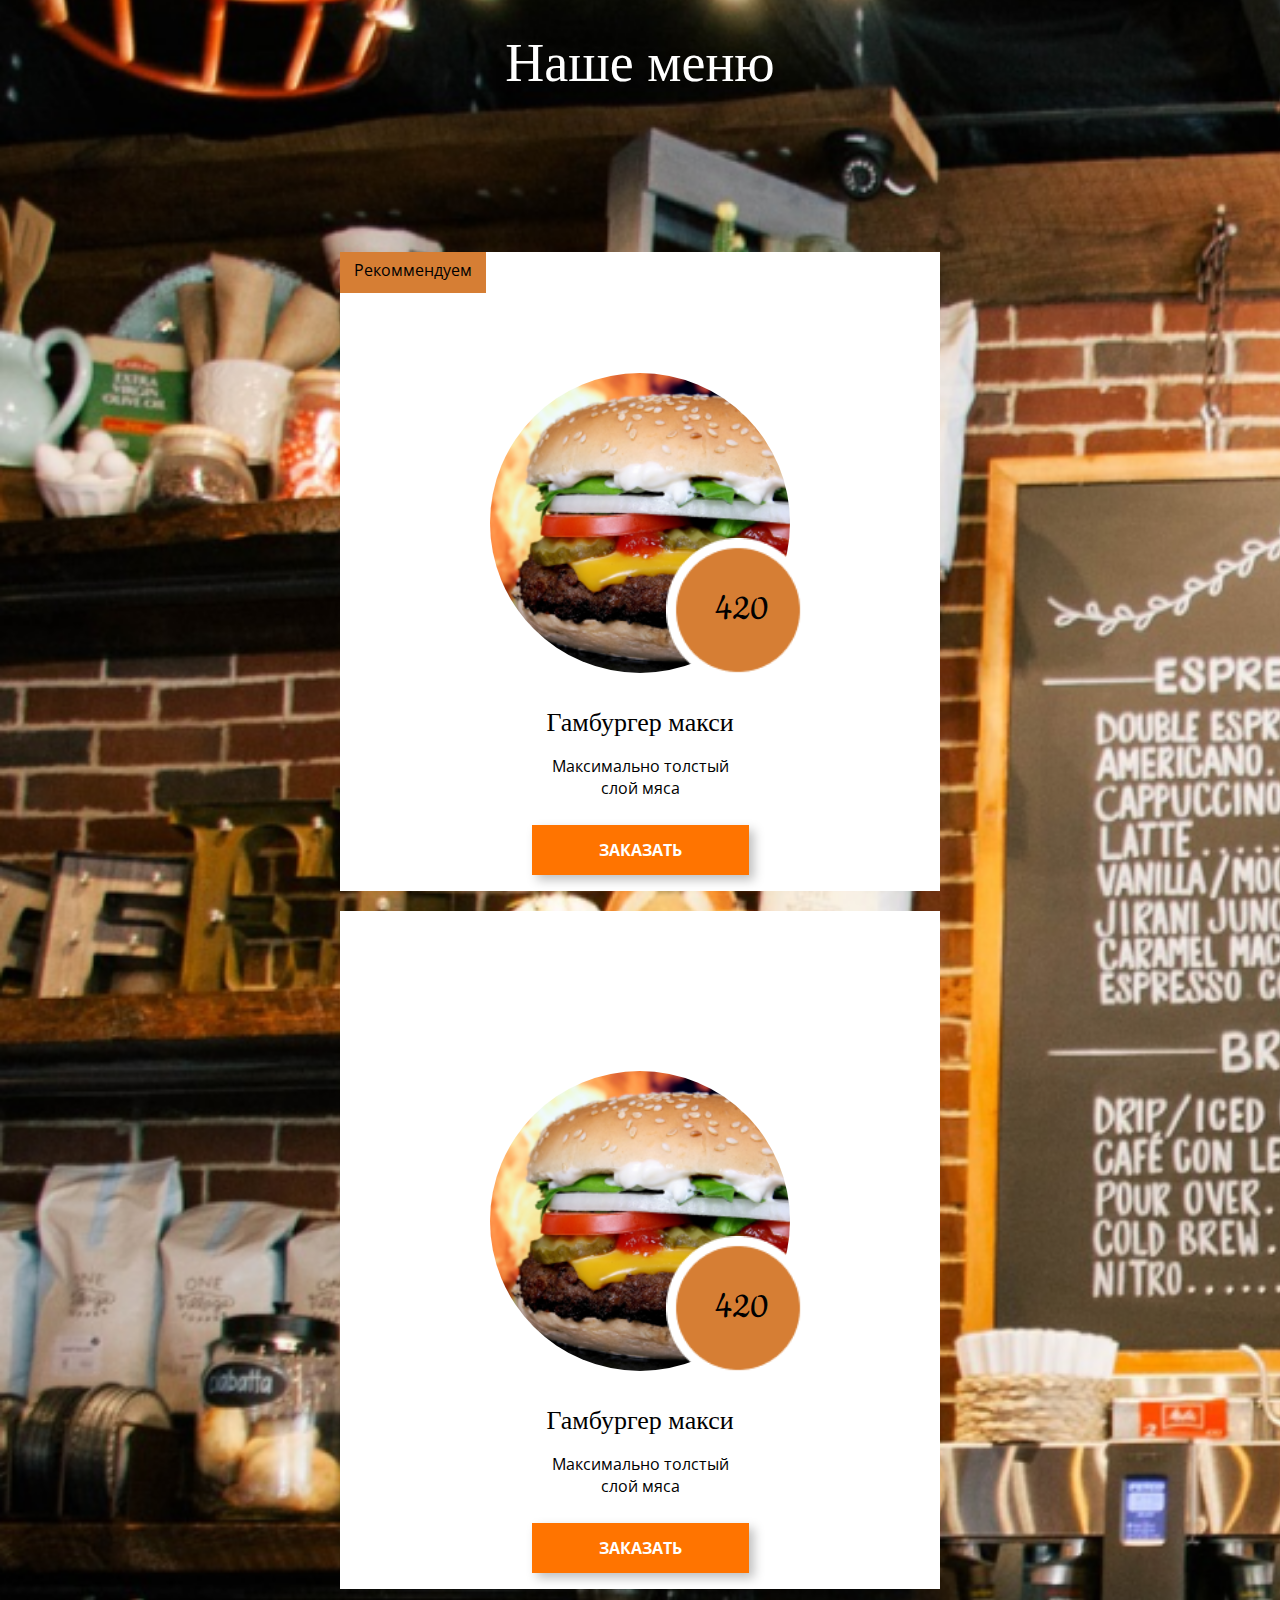
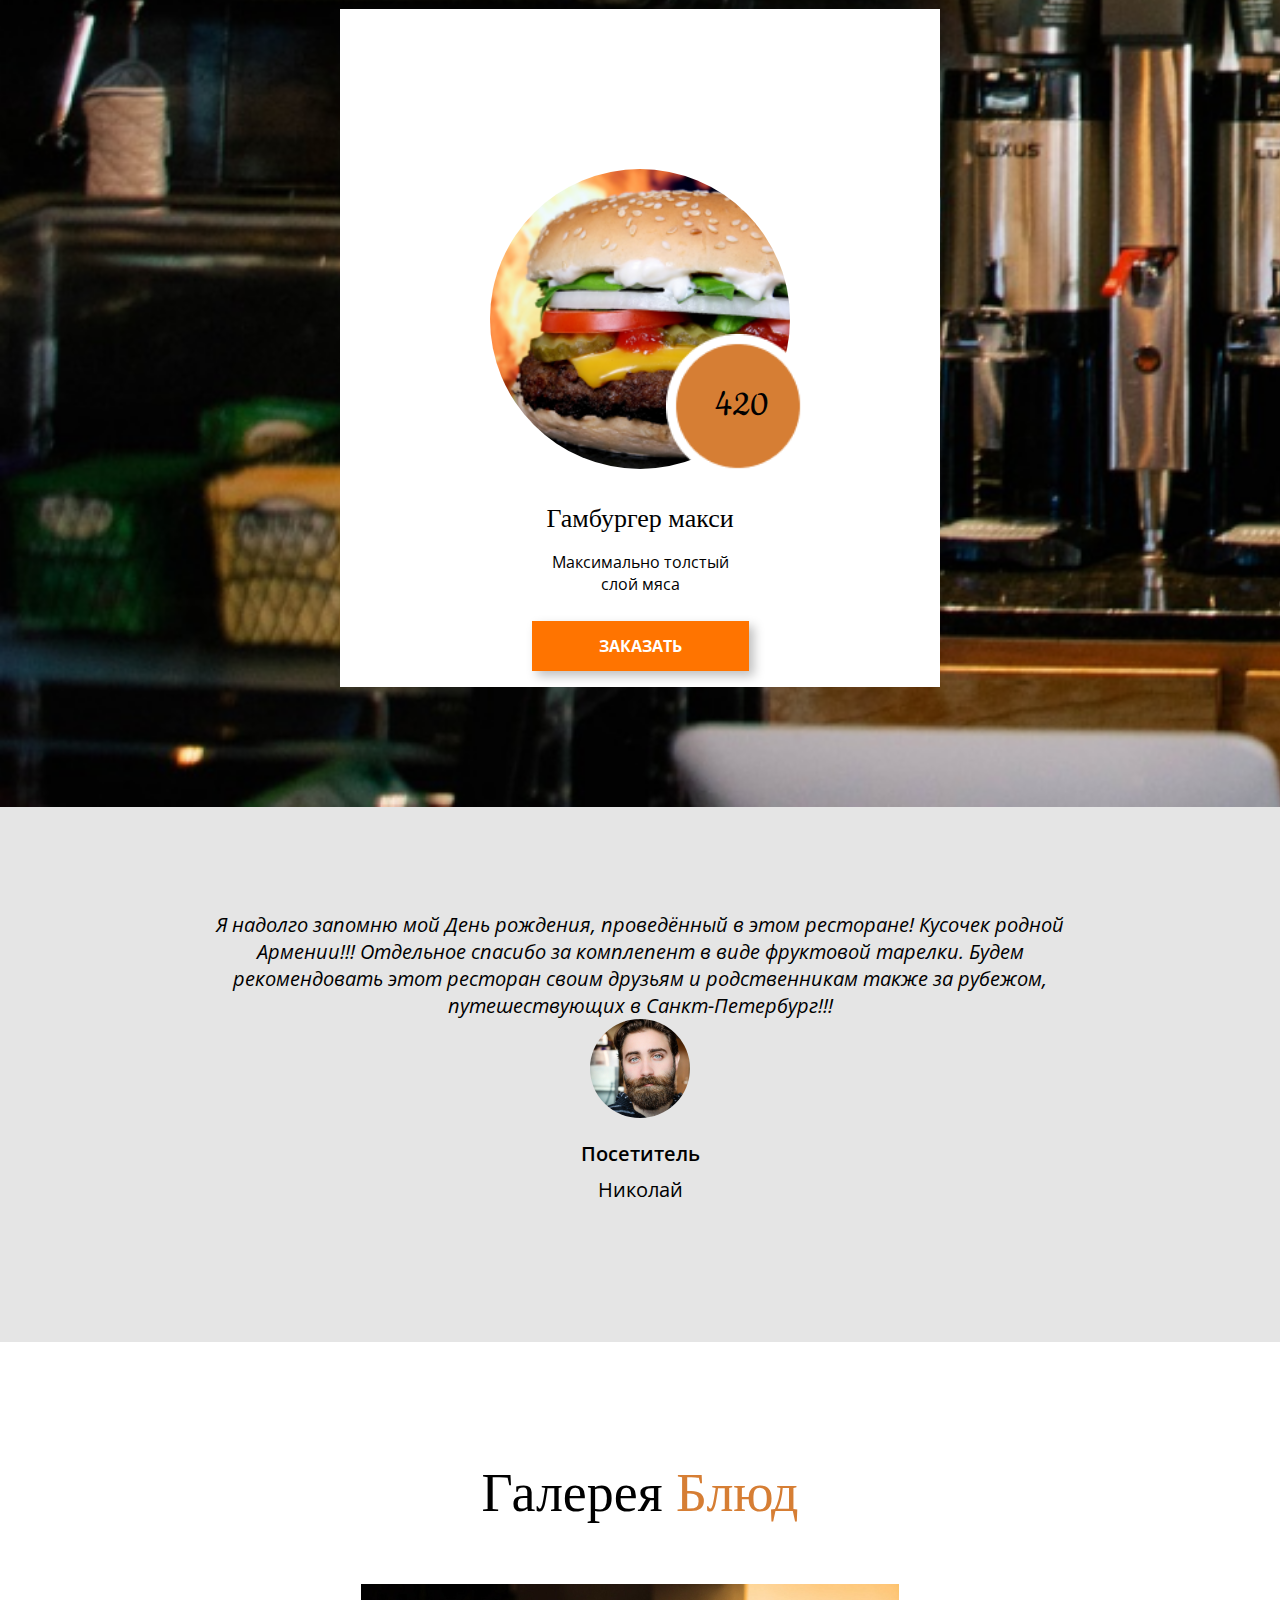
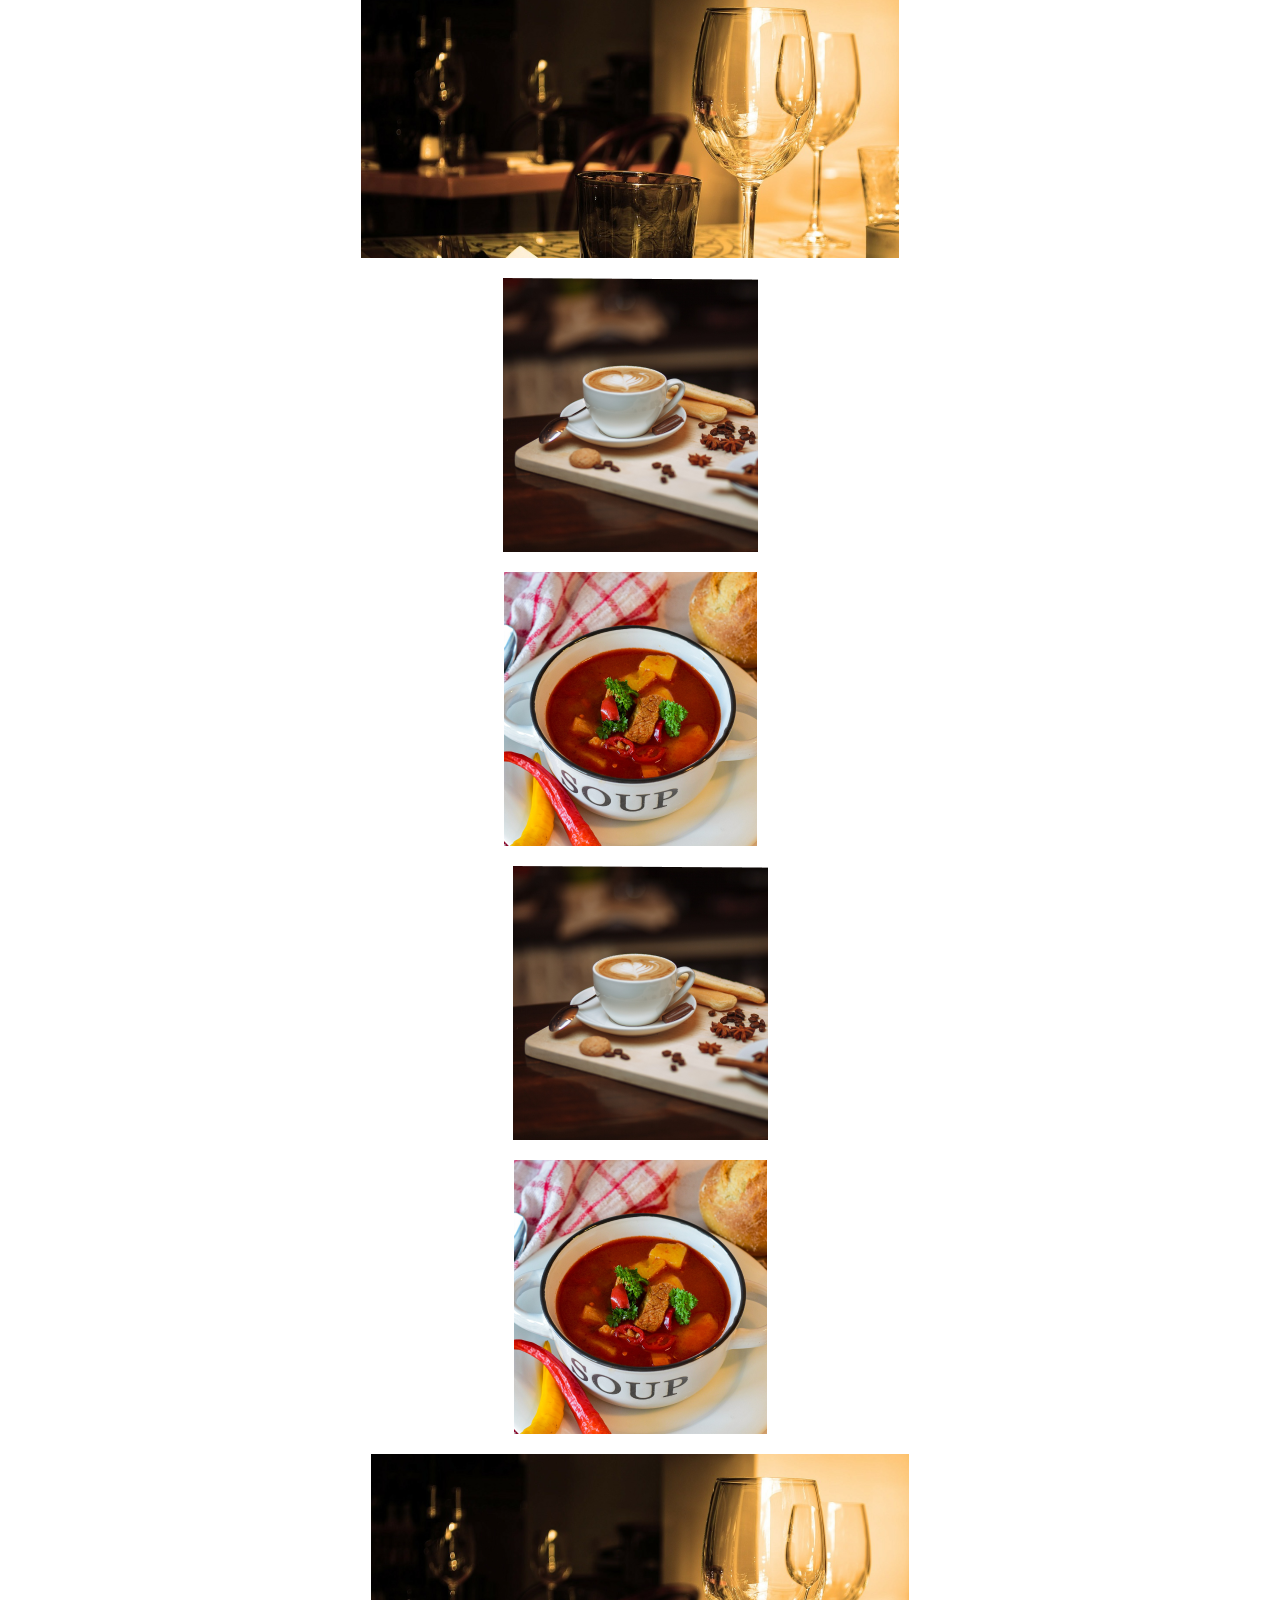
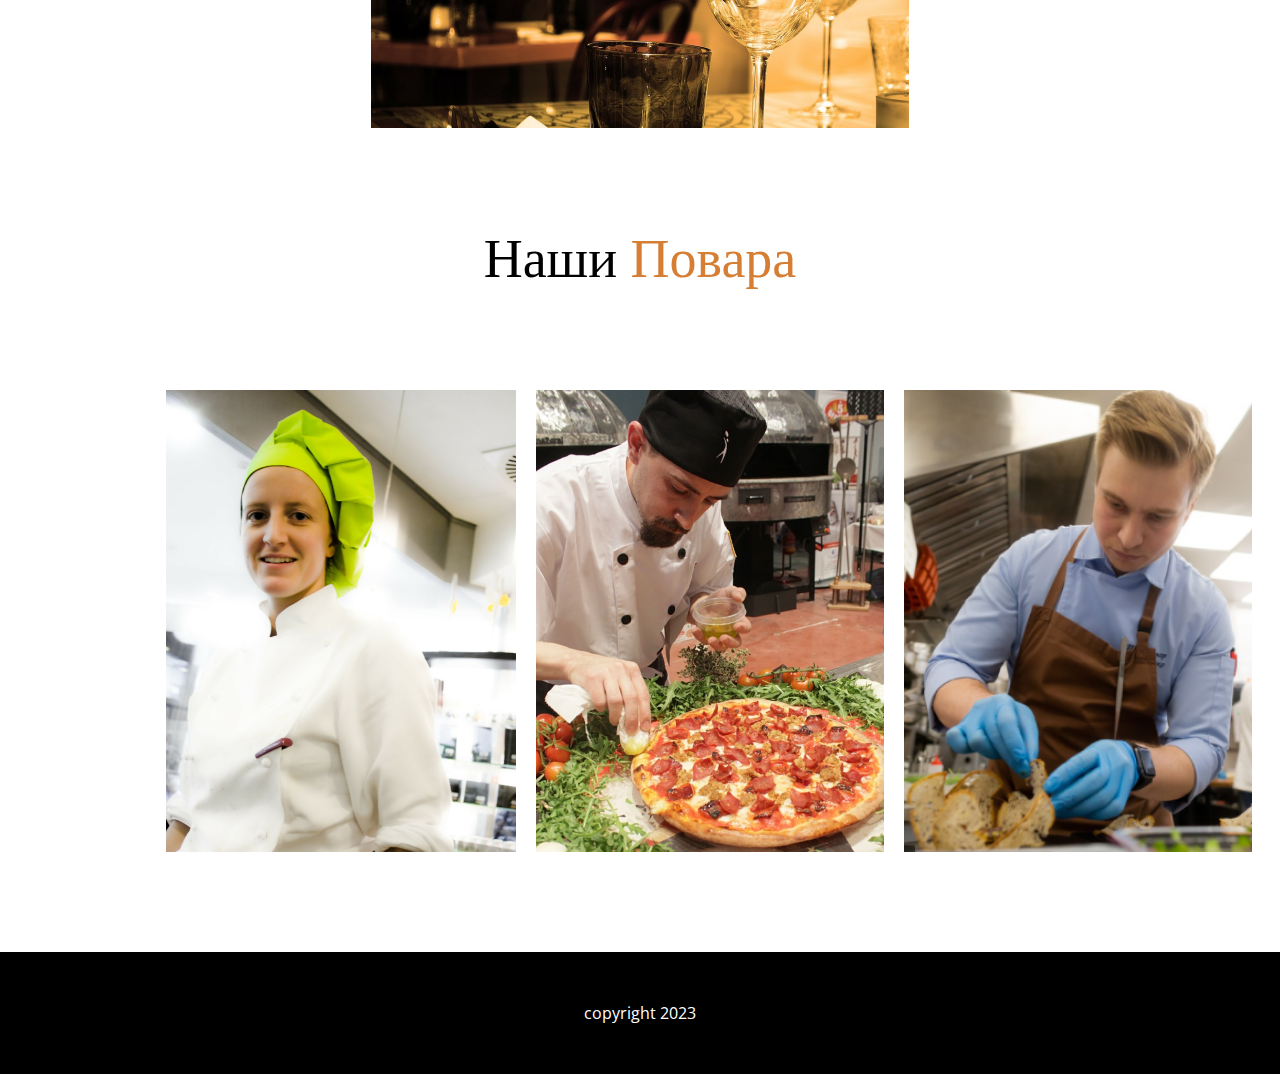
==== commit d6e697a6: "added: -drop down menu to switch lanuage -smooth scroll to some id's -folder for all photos" ====
--- a/sushi_Site/index.html
+++ b/sushi_Site/index.html
@@ -1,359 +1,374 @@
 <!DOCTYPE html>
 <html lang="en">
-  <head>
-    <meta charset="UTF-8" />
-    <link rel="stylesheet" href="style.css" />
-    <link rel="preconnect" href="https://fonts.googleapis.com" />
-    <link rel="preconnect" href="https://fonts.gstatic.com" crossorigin />
-    <link
-      href="https://fonts.googleapis.com/css2?family=Open+Sans:wght@300;400;500;600;700;800&display=swap"
-      rel="stylesheet"
-    />
-    <link rel="preconnect" href="https://fonts.googleapis.com" />
-    <link rel="preconnect" href="https://fonts.gstatic.com" crossorigin />
-    <link
-      href="https://fonts.googleapis.com/css2?family=Open+Sans:wght@300;400;500;600;700;800&family=Tinos:wght@400;700&display=swap"
-      rel="stylesheet"
-    />
-    <link rel="preconnect" href="https://fonts.googleapis.com" />
-    <link rel="preconnect" href="https://fonts.gstatic.com" crossorigin />
-    <link
-      href="https://fonts.googleapis.com/css2?family=Cookie&display=swap"
-      rel="stylesheet"
-    />
-    <meta name="viewport" content="width=device-width, initial-scale=1.0" />
-    <title>Restouran</title>
-  </head>
-
-  <body>
-    <div class="header">
-      <div class="container">
-        <div class="header-line">
-          <div class="header-logo">
-            <img src="LOGO.png" alt="" />
-          </div>
-          <div class="nav">
-            <a class="nav-item" href="">Главная</a>
-            <a class="nav-item" href="">Меню</a>
-            <a class="nav-item" href="">О нас</a>
-            <a class="nav-item nav-item-last" href="">Забронировать</a>
-          </div>
-          <div class="cart">
-            <a href="">
-              <img src="cart.png" class="cart-img" alt="" />
-            </a>
-          </div>
-          <div class="phone">
-            <div class="phone-holder">
-              <div class="phone-img">
-                <img src="phone.png" alt="" />
-              </div>
-              <div class="number">
-                <a class="num" href="#">+999-888-76-54</a>
-              </div>
-            </div>
-            <div class="phone-text">
-              Свяжитесь с нами <br />для бронирования
-            </div>
-          </div>
-          <div class="btn">
-            <a class="button" href="">Заказ столика</a>
-          </div>
-          <div class="burger-menu">
-            <a href="">
-              <img src="burger-img.png" alt="" />
-            </a>
-          </div>
-        </div>
-
-        <div class="header-down">
-          <div class="header-title">
-            Добро пожаловать в
-            <div class="header-subtitle">Наш ресторан</div>
-            <div class="header-suptitle">Дом лучшей еды</div>
-            <div class="header-btn">
-              <a class="header-button" href="">Посмотреть меню</a>
-            </div>
-          </div>
-        </div>
-      </div>
-    </div>
-
-    <div class="cards">
-      <div class="container">
-        <div class="cards-holder">
-          <div class="card">
-            <div class="card-image">
-              <img class="card-img" src="card.png" alt="" />
-            </div>
-            <div class="card-title">Магическая <span>Атмосфера</span></div>
-            <div class="card-desc">
-              В нашем заведении царит магическая атмосфера наполненная вкусными
-              ароматами
-            </div>
-          </div>
-          <div class="card card-food">
-            <div class="card-image">
-              <img class="card-img" src="card.png" alt="" />
-            </div>
-            <div class="card-title food">Лучшее качество<span>Еды</span></div>
-            <div class="card-desc">Качество нашей Еды - отменное!</div>
-          </div>
-          <div class="card">
-            <div class="card-image">
-              <img class="card-img" src="card.png" alt="" />
-            </div>
-            <div class="card-title">Недорогая <span>Еда</span></div>
-            <div class="card-desc">
-              Стоимость нашей Еды зависит только от ее количества. Качество
-              всегда на высоте!
-            </div>
-          </div>
-        </div>
-      </div>
-    </div>
-    <div class="history">
-      <div class="container">
-        <div class="history-holder">
-          <div class="history-wrapper">
-            <div class="history-title">Наша <span>История</span></div>
-            <div class="histry-desc">
-              Как и у любого другого самобытного места, у нас есть своя, особая
-              история. Идея ресторана пришла основателям неожиданно. Во время
-              прогулки по лесу создатель нашего ресторана застрял в сотнях
-              километров от ближайшего населенного пункта. Вдали от цивилизации
-              и связи им пришлось навремя обустровать себе нехитрый быт,
-              добывать и готовить себе еду.
-            </div>
-            <div class="history-number">
-              <div class="number-item">93 <span>Напитки</span></div>
-              <div class="number-item">206 <span>Еда</span></div>
-              <div class="number-item">71 <span>Закуски</span></div>
-            </div>
-          </div>
-          <div class="history-images">
-            <img class="imgages-1" src="1.png" alt="" />
-            <img class="imgages-2" src="2.png" alt="" />
-            <img class="imgages-3" src="3.png" alt="" />
-          </div>
-        </div>
-      </div>
-    </div>
-    <div class="black-block">
-      <div class="container">
-        <div class="block-holder">
-          <div class="left">
-            <div class="left-title">
-              Отпразднуйте в одном из <br />
-              самых лучших ресторанов.
-            </div>
-            <div class="left-text">
-              Только в этом месяце бизнес-ланч от 250 ₽
-            </div>
-          </div>
-          <div class="right">
-            <div class="right-button">
-              <a href="" class="right-btn">Заказ столика</a>
-            </div>
-          </div>
-        </div>
-      </div>
-    </div>
-
-    <div class="dishes">
-      <div class="container">
-        <div class="dishes-title">Наши <span>блюда</span></div>
-        <div class="burgers">
-          <div class="burger-image">
-            <img src="pizza.png" alt="" class="pizza" />
-          </div>
-          <div class="burger-items">
-            <div class="burger-item">
-              <img src="burger.png" alt="" class="burger" />
-              <div class="burger-text">Гамбургер мини -------- 220 ₽</div>
-            </div>
-            <div class="burger-item">
-              <img src="burger.png" alt="" class="burger" />
-              <div class="burger-text">Гамбургер мини -------- 220 ₽</div>
-            </div>
-            <div class="burger-item">
-              <img src="burger.png" alt="" class="burger" />
-              <div class="burger-text">Гамбургер мини -------- 220 ₽</div>
-            </div>
-          </div>
-        </div>
-      </div>
-    </div>
-
-    <div class="menu">
-      <div class="container">
-        <div class="menu-title">Наше меню</div>
-        <div class="menu-items">
-          <div class="menu-item">
-            <div class="reccommended-wrapper">
-              <div class="recommended">Рекоммендуем</div>
-            </div>
-            <div class="menu-image">
-              <img src="menu-item.png" alt="" class="menu-img" />
-              <div class="price">
-                <img src="price.png" alt="" class="price-img" />
-                <div class="price-420">420</div>
-              </div>
-            </div>
-            <div class="menu-text">Гамбургер макси</div>
-            <div class="menu-subtext">
-              Максимально толстый <br />
-              слой мяса
-            </div>
-            <div class="menu-button">
-              <a class="menu-btn" href="">ЗАКАЗАТЬ</a>
-            </div>
-          </div>
-          <div class="menu-item">
-            <div class="menu-image">
-              <img src="menu-item.png" alt="" class="menu-img" />
-              <div class="price">
-                <img src="price.png" alt="" class="price-img" />
-                <div class="price-420">420</div>
-              </div>
-            </div>
-            <div class="menu-text">Гамбургер макси</div>
-            <div class="menu-subtext">
-              Максимально толстый <br />
-              слой мяса
-            </div>
-            <div class="menu-button">
-              <a class="menu-btn" href="">ЗАКАЗАТЬ</a>
-            </div>
-          </div>
-          <div class="menu-item">
-            <div class="menu-image">
-              <img src="menu-item.png" alt="" class="menu-img" />
-              <div class="price">
-                <img src="price.png" alt="" class="price-img" />
-                <div class="price-420">420</div>
-              </div>
-            </div>
-            <div class="menu-text">Гамбургер макси</div>
-            <div class="menu-subtext">
-              Максимально толстый <br />
-              слой мяса
-            </div>
-            <div class="menu-button">
-              <a class="menu-btn" href="">ЗАКАЗАТЬ</a>
-            </div>
-          </div>
-        </div>
-      </div>
-    </div>
-
-    <!--Mobile-->
-    <div class="menu-mob">
-      <div class="container">
-        <div class="menu-title1">Наше меню</div>
-        <div class="menu-items1">
-          <div class="menu-item1">
-            <div class="reccommended-wrapper1">
-              <div class="recommended1">Рекоммендуем</div>
-            </div>
-            <div class="menu-image1">
-              <img src="burger-i.png" alt="" class="menu-img1" />
-            </div>
-            <div class="menu-text1">Гамбургер макси</div>
-            <div class="menu-subtext1">
-              Максимально толстый <br />
-              слой мяса
-            </div>
-            <div class="menu-button1">
-              <a class="menu-btn1" href="">ЗАКАЗАТЬ</a>
-            </div>
-          </div>
-          <div class="menu-item1">
-            <div class="menu-image1">
-              <img src="burger-i.png" alt="" class="menu-img1" />
-            </div>
-            <div class="menu-text1">Гамбургер макси</div>
-            <div class="menu-subtext1">
-              Максимально толстый <br />
-              слой мяса
-            </div>
-            <div class="menu-button1">
-              <a class="menu-btn1" href="">ЗАКАЗАТЬ</a>
-            </div>
-          </div>
-          <div class="menu-item1">
-            <div class="menu-image1">
-              <img src="burger-i.png" alt="" class="menu-img1" />
-            </div>
-            <div class="menu-text1">Гамбургер макси</div>
-            <div class="menu-subtext1">
-              Максимально толстый <br />
-              слой мяса
-            </div>
-            <div class="menu-button1">
-              <a class="menu-btn1" href="">ЗАКАЗАТЬ</a>
-            </div>
-          </div>
-        </div>
-      </div>
-    </div>
-
-    <div class="comment">
-      <div class="container">
-        <div class="comment-text">
-          Я надолго запомню мой День рождения, проведённый в этом ресторане!
-          Кусочек родной <br />
-          Армении!!! Отдельное спасибо за комплепент в виде фруктовой тарелки.
-          Будем <br />
-          рекомендовать этот ресторан своим друзьям и родственникам также за
-          рубежом, <br />
-          путешествующих в Санкт-Петербург!!!
-        </div>
-        <div class="comment-image">
-          <img src="guest.png" alt="" class="comment-img" />
-        </div>
-        <div class="comment-type">Посетитель</div>
-        <div class="comment-name">Николай</div>
-      </div>
-    </div>
-
-    <div class="galery">
-      <div class="container">
-        <div class="galery-title">Галерея <span>Блюд</span></div>
-
-        <div class="galery-content">
-          <div class="galery-left">
-            <div class="galery-up">
-              <img class="img-gal large-img" src="table1.png" alt="" />
-            </div>
-            <div class="galery-down">
-              <img class="img-gal" src="table2.png" alt="" />
-              <img class="img-gal" src="table3.png" alt="" />
-            </div>
-          </div>
-          <div class="galery-right">
-            <div class="galery-up">
-              <img class="img-gal" src="table2.png" alt="" />
-              <img class="img-gal" src="table3.png" alt="" />
-            </div>
-            <div class="galery-down">
-              <img class="img-gal large-img" src="table1.png" alt="" />
-            </div>
-          </div>
-        </div>
-      </div>
-    </div>
-    <div class="cook">
-      <div class="container">
-        <div class="cook-title">Наши <span>Повара</span></div>
-        <div class="cook-content">
-          <img class="cook-img" src="cook1.png" alt="" />
-          <img class="cook-img" src="cook2.png" alt="" />
-          <img class="cook-img" src="cook3.png" alt="" />
-        </div>
-      </div>
-    </div>
-
-    <div class="footer">copyright 2023</div>
-  </body>
-</html>
+
+<head>
+  <meta charset="UTF-8" />
+  <link rel="stylesheet" href="style.css" />
+  <link rel="stylesheet" href="style-drop-menu.css">
+  <link rel="preconnect" href="https://fonts.googleapis.com" />
+  <link rel="preconnect" href="https://fonts.gstatic.com" crossorigin />
+  <link href="https://fonts.googleapis.com/css2?family=Open+Sans:wght@300;400;500;600;700;800&display=swap"
+    rel="stylesheet" />
+  <link rel="preconnect" href="https://fonts.googleapis.com" />
+  <link rel="preconnect" href="https://fonts.gstatic.com" crossorigin />
+  <link
+    href="https://fonts.googleapis.com/css2?family=Open+Sans:wght@300;400;500;600;700;800&family=Tinos:wght@400;700&display=swap"
+    rel="stylesheet" />
+  <link rel="preconnect" href="https://fonts.googleapis.com" />
+  <link rel="preconnect" href="https://fonts.gstatic.com" crossorigin />
+  <link href="https://fonts.googleapis.com/css2?family=Cookie&display=swap" rel="stylesheet" />
+  <meta name="viewport" content="width=device-width, initial-scale=1.0" />
+  <title>Restouran</title>
+</head>
+
+<body>
+  <div class="header">
+    <div class="container">
+      <div class="header-line">
+        <div class="header-logo">
+          <img src="./photo/LOGO.png" alt="" />
+        </div>
+        <div class="nav">
+          <a class="nav-item" href="">Главная</a>
+          <a class="nav-item" href="#our-menu">Меню</a>
+          <a class="nav-item" href="#about-us">О нас</a>
+          <a class="nav-item nav-item-last" href="">Забронировать</a>
+          <div class="dropdown">
+            <button class="dropbtn">Язык</button>
+            <div class="dropdown-content">
+              <a href="">Русский</a>
+              <a href="english.html">Английский</a>
+              <a href="">Эстонский</a>
+            </div>
+          </div>
+        </div>
+        <div class="cart">
+          <a href="">
+            <img src="./photo/cart.png" class="cart-img" alt="" />
+          </a>
+        </div>
+        <div class="phone">
+          <div class="phone-holder">
+            <div class="phone-img">
+              <img src="./photo/phone.png" alt="" />
+            </div>
+            <div class="number">
+              <a class="num" href="#">+999-888-76-54</a>
+            </div>
+          </div>
+          <div class="phone-text">
+            Свяжитесь с нами <br />для бронирования
+          </div>
+        </div>
+        <div class="btn">
+          <a class="button" href="">Заказ столика</a>
+        </div>
+        <div class="burger-menu">
+          <button id="burger">
+            <img src="./photo/burger-img.png" alt="" />
+          </button>
+
+          <div id="menu" class="burger-slide disp">
+            <a class="nav-item-mob block" href="">Главная</a>
+            <a class="nav-item-mob block" href="">Меню</a>
+            <a class="nav-item-mob block" href="">О нас</a>
+            <a class="nav-item-mob block" href="">Забронировать</a>
+          </div>
+        </div>
+      </div>
+
+      <div class="header-down">
+        <div class="header-title">
+          Добро пожаловать в
+          <div class="header-subtitle">Наш ресторан</div>
+          <div class="header-suptitle">Дом лучшей еды</div>
+          <div class="header-btn">
+            <a class="header-button" href="#our-menu">Посмотреть меню</a>
+          </div>
+        </div>
+      </div>
+    </div>
+  </div>
+
+  <div class="cards">
+    <div class="container">
+      <div class="cards-holder">
+        <div class="card">
+          <div class="card-image">
+            <img class="card-img" src="./photo/card.png" alt="" />
+          </div>
+          <div class="card-title">Магическая <span>Атмосфера</span></div>
+          <div class="card-desc">
+            В нашем заведении царит магическая атмосфера наполненная вкусными
+            ароматами
+          </div>
+        </div>
+        <div class="card card-food">
+          <div class="card-image">
+            <img class="card-img" src="./photo/card.png" alt="" />
+          </div>
+          <div class="card-title food">Лучшее качество<span>Еды</span></div>
+          <div class="card-desc">Качество нашей Еды - отменное!</div>
+        </div>
+        <div class="card">
+          <div class="card-image">
+            <img class="card-img" src="./photo/card.png" alt="" />
+          </div>
+          <div class="card-title">Недорогая <span>Еда</span></div>
+          <div class="card-desc">
+            Стоимость нашей Еды зависит только от ее количества. Качество
+            всегда на высоте!
+          </div>
+        </div>
+      </div>
+    </div>
+  </div>
+  <div class="history">
+    <div class="container">
+      <div class="history-holder">
+        <div class="history-wrapper">
+          <div class="history-title" id="about-us">Наша <span>История</span></div>
+          <div class="histry-desc">
+            Как и у любого другого самобытного места, у нас есть своя, особая
+            история. Идея ресторана пришла основателям неожиданно. Во время
+            прогулки по лесу создатель нашего ресторана застрял в сотнях
+            километров от ближайшего населенного пункта. Вдали от цивилизации
+            и связи им пришлось навремя обустровать себе нехитрый быт,
+            добывать и готовить себе еду.
+          </div>
+          <div class="history-number">
+            <div class="number-item">93 <span>Напитки</span></div>
+            <div class="number-item">206 <span>Еда</span></div>
+            <div class="number-item">71 <span>Закуски</span></div>
+          </div>
+        </div>
+        <div class="history-images">
+          <img class="imgages-1" src="./photo/1.png" alt="" />
+          <img class="imgages-2" src="./photo/2.png" alt="" />
+          <img class="imgages-3" src="./photo/3.png" alt="" />
+        </div>
+      </div>
+    </div>
+  </div>
+  <div class="black-block">
+    <div class="container">
+      <div class="block-holder">
+        <div class="left">
+          <div class="left-title">
+            Отпразднуйте в одном из <br />
+            самых лучших ресторанов.
+          </div>
+          <div class="left-text">
+            Только в этом месяце бизнес-ланч от 250 ₽
+          </div>
+        </div>
+        <div class="right">
+          <div class="right-button">
+            <a href="" class="right-btn">Заказ столика</a>
+          </div>
+        </div>
+      </div>
+    </div>
+  </div>
+
+  <div class="dishes">
+    <div class="container">
+      <div class="dishes-title" id="our-menu">Наши <span>блюда</span></div>
+      <div class="burgers">
+        <div class="burger-image">
+          <img src="./photo/pizza.png" alt="" class="pizza" />
+        </div>
+        <div class="burger-items">
+          <div class="burger-item">
+            <img src="./photo/burger.png" alt="" class="burger" />
+            <div class="burger-text">Гамбургер мини -------- 220 ₽</div>
+          </div>
+          <div class="burger-item">
+            <img src="./photo/burger.png" alt="" class="burger" />
+            <div class="burger-text">Гамбургер мини -------- 220 ₽</div>
+          </div>
+          <div class="burger-item">
+            <img src="./photo/burger.png" alt="" class="burger" />
+            <div class="burger-text">Гамбургер мини -------- 220 ₽</div>
+          </div>
+        </div>
+      </div>
+    </div>
+  </div>
+
+  <div class="menu">
+    <div class="container">
+      <div class="menu-title">Наше меню</div>
+      <div class="menu-items">
+        <div class="menu-item">
+          <div class="reccommended-wrapper">
+            <div class="recommended">Рекоммендуем</div>
+          </div>
+          <div class="menu-image">
+            <img src="./photo/menu-item.png" alt="" class="menu-img" />
+            <div class="price">
+              <img src="./photo/price.png" alt="" class="price-img" />
+              <div class="price-420">420</div>
+            </div>
+          </div>
+          <div class="menu-text">Гамбургер макси</div>
+          <div class="menu-subtext">
+            Максимально толстый <br />
+            слой мяса
+          </div>
+          <div class="menu-button">
+            <a class="menu-btn" href="">ЗАКАЗАТЬ</a>
+          </div>
+        </div>
+        <div class="menu-item">
+          <div class="menu-image">
+            <img src="./photo/menu-item.png" alt="" class="menu-img" />
+            <div class="price">
+              <img src="./photo/price.png" alt="" class="price-img" />
+              <div class="price-420">420</div>
+            </div>
+          </div>
+          <div class="menu-text">Гамбургер макси</div>
+          <div class="menu-subtext">
+            Максимально толстый <br />
+            слой мяса
+          </div>
+          <div class="menu-button">
+            <a class="menu-btn" href="">ЗАКАЗАТЬ</a>
+          </div>
+        </div>
+        <div class="menu-item">
+          <div class="menu-image">
+            <img src="./photo/menu-item.png" alt="" class="menu-img" />
+            <div class="price">
+              <img src="./photo/price.png" alt="" class="price-img" />
+              <div class="price-420">420</div>
+            </div>
+          </div>
+          <div class="menu-text">Гамбургер макси</div>
+          <div class="menu-subtext">
+            Максимально толстый <br />
+            слой мяса
+          </div>
+          <div class="menu-button">
+            <a class="menu-btn" href="">ЗАКАЗАТЬ</a>
+          </div>
+        </div>
+      </div>
+    </div>
+  </div>
+
+  <!--Mobile-->
+  <div class="menu-mob">
+    <div class="container">
+      <div class="menu-title1">Наше меню</div>
+      <div class="menu-items1">
+        <div class="menu-item1">
+          <div class="reccommended-wrapper1">
+            <div class="recommended1">Рекоммендуем</div>
+          </div>
+          <div class="menu-image1">
+            <img src="./photo/burger-i.png" alt="" class="menu-img1" />
+          </div>
+          <div class="menu-text1">Гамбургер макси</div>
+          <div class="menu-subtext1">
+            Максимально толстый <br />
+            слой мяса
+          </div>
+          <div class="menu-button1">
+            <a class="menu-btn1" href="">ЗАКАЗАТЬ</a>
+          </div>
+        </div>
+        <div class="menu-item1">
+          <div class="menu-image1">
+            <img src="./photo/burger-i.png" alt="" class="menu-img1" />
+          </div>
+          <div class="menu-text1">Гамбургер макси</div>
+          <div class="menu-subtext1">
+            Максимально толстый <br />
+            слой мяса
+          </div>
+          <div class="menu-button1">
+            <a class="menu-btn1" href="">ЗАКАЗАТЬ</a>
+          </div>
+        </div>
+        <div class="menu-item1">
+          <div class="menu-image1">
+            <img src="./photo/burger-i.png" alt="" class="menu-img1" />
+          </div>
+          <div class="menu-text1">Гамбургер макси</div>
+          <div class="menu-subtext1">
+            Максимально толстый <br />
+            слой мяса
+          </div>
+          <div class="menu-button1">
+            <a class="menu-btn1" href="">ЗАКАЗАТЬ</a>
+          </div>
+        </div>
+      </div>
+    </div>
+  </div>
+
+  <div class="comment">
+    <div class="container">
+      <div class="comment-text">
+        Я надолго запомню мой День рождения, проведённый в этом ресторане!
+        Кусочек родной <br />
+        Армении!!! Отдельное спасибо за комплепент в виде фруктовой тарелки.
+        Будем <br />
+        рекомендовать этот ресторан своим друзьям и родственникам также за
+        рубежом, <br />
+        путешествующих в Санкт-Петербург!!!
+      </div>
+      <div class="comment-image">
+        <img src="./photo/guest.png" alt="" class="comment-img" />
+      </div>
+      <div class="comment-type">Посетитель</div>
+      <div class="comment-name">Николай</div>
+    </div>
+  </div>
+
+  <div class="galery">
+    <div class="container">
+      <div class="galery-title">Галерея <span>Блюд</span></div>
+
+      <div class="galery-content">
+        <div class="galery-left">
+          <div class="galery-up">
+            <img class="img-gal large-img" src="./photo/table1.png" alt="" />
+          </div>
+          <div class="galery-down">
+            <img class="img-gal" src="./photo/table2.png" alt="" />
+            <img class="img-gal" src="./photo/table3.png" alt="" />
+          </div>
+        </div>
+        <div class="galery-right">
+          <div class="galery-up">
+            <img class="img-gal" src="./photo/table2.png" alt="" />
+            <img class="img-gal" src="./photo/table3.png" alt="" />
+          </div>
+          <div class="galery-down">
+            <img class="img-gal large-img" src="./photo/table1.png" alt="" />
+          </div>
+        </div>
+      </div>
+    </div>
+  </div>
+  <div class="cook">
+    <div class="container">
+      <div class="cook-title">Наши <span>Повара</span></div>
+      <div class="cook-content">
+        <img class="cook-img" src="./photo/cook1.png" alt="" />
+        <img class="cook-img" src="./photo/cook2.png" alt="" />
+        <img class="cook-img" src="./photo/cook3.png" alt="" />
+      </div>
+    </div>
+  </div>
+
+  <div class="footer">copyright 2023</div>
+
+
+  <script src="app.js"></script>
+</body>
+
+</html>--- a/sushi_Site/style.css
+++ b/sushi_Site/style.css
@@ -1,14 +1,22 @@
+html{
+  scroll-behavior: smooth!important;
+}
+
 body {
   margin: 0;
   font-family: "Open Sans", sans-serif;
 }
 
+#our-menu {
+  scroll-behavior: smooth!important;
+}
+
 .container {
   margin: 0px 166px;
 }
 
 .header {
-  background-image: url(BGIMG.png);
+  background-image: url(./photo/BGIMG.png);
   height: 100vh;
   background-repeat: no-repeat;
   background-size: cover;
@@ -123,6 +131,15 @@
   background-color: #c4c4c4;
   top: 127px;
   left: 56px;
+}
+.header-down.english {
+margin-left: 126px;
+}
+.header-suptitle.english:before{
+  left: -50px;
+}
+.header-suptitle.english:after{
+  left: 250px;
 }
 
 .header-suptitle {
@@ -156,10 +173,13 @@
 .header-button:hover {
   background-color: #a25618;
 }
+
 .cards-holder {
-  display: flex; /**расположение в строку, а не встрочку**/
+  display: flex;
+  /**расположение в строку, а не встрочку**/
   justify-content: center;
 }
+
 .card {
   box-shadow: 10px 10px 40px 20px #0000001a;
   width: 349px;
@@ -168,11 +188,13 @@
   margin-top: -80px;
   padding: 10px 10px;
 }
+
 .card-image {
   display: flex;
   justify-content: center;
   padding-top: 31px;
 }
+
 .card-title {
   display: flex;
   justify-content: center;
@@ -182,10 +204,12 @@
   font-size: 26px;
   font-weight: 400;
 }
+
 .card-title span {
   color: #d67e35;
   margin-left: 4px;
 }
+
 .card-desc {
   text-align: center;
 
@@ -194,17 +218,21 @@
   font-weight: 400;
   color: #656363;
 }
+
 .history {
   margin-top: 166px;
   padding-bottom: 200px;
 }
+
 .history-holder {
   display: flex;
 }
+
 .history-wrapper {
   width: 444px;
   height: 442px;
 }
+
 .history-title {
   height: 62px;
   color: #000000;
@@ -215,9 +243,11 @@
   text-align: center;
   margin-bottom: 21px;
 }
+
 .history-title span {
   color: #d67e34;
 }
+
 .histry-desc {
   height: 217px;
   font-weight: 400;
@@ -226,10 +256,12 @@
   text-align: center;
   color: #656363;
 }
+
 .history-number {
   display: flex;
   justify-content: center;
 }
+
 .number-item {
   margin-right: 60px;
   color: #bc9060;
@@ -238,15 +270,18 @@
   font-size: 40px;
   line-height: 54px;
 }
+
 .number-item span {
   display: block;
   color: #000000;
   font-size: 20px;
   line-height: 24px;
 }
+
 .history-images {
   position: relative;
 }
+
 .imgages-1 {
   position: absolute;
   z-index: 999;
@@ -255,6 +290,7 @@
   width: 233px;
   height: 300px;
 }
+
 .imgages-2 {
   position: absolute;
   z-index: -1;
@@ -263,6 +299,7 @@
   width: 255px;
   height: 430px;
 }
+
 .imgages-3 {
   position: absolute;
   z-index: 1;
@@ -271,23 +308,27 @@
   width: 254px;
   height: 300px;
 }
+
 .black-block {
-  background-image: url(bb.png);
+  background-image: url(./photo/bb.png);
   background-size: cover;
   background-repeat: no-repeat;
   padding: 80px 0px;
 }
+
 .left-title {
   color: #ff7400;
   font-family: "Tinos", serif;
   font-size: 52px;
   font-weight: 400;
 }
+
 .left-text {
   color: #fff;
   font-weight: 700;
   font-size: 24px;
 }
+
 .right-btn {
   background-color: #ff7400;
   text-decoration: none;
@@ -299,14 +340,17 @@
 
   transition: background-color 0.3s linear;
 }
+
 .right-btn:hover {
   background-color: #a25618;
 }
+
 .block-holder {
   display: flex;
   justify-content: space-between;
   align-items: center;
 }
+
 .dishes-title {
   font-family: "Tinos", serif;
   font-weight: 400;
@@ -315,34 +359,41 @@
   padding-top: 132px;
   margin-bottom: 139px;
 }
+
 .dishes-title span {
   color: #d67e34;
 }
+
 .burgers {
   display: flex;
   text-align: center;
   justify-content: center;
 }
+
 .burger-item {
   display: flex;
   align-items: center;
   margin-bottom: 29px;
 }
+
 .burger-image {
   margin-right: 250px;
 }
+
 .burger-text {
   font-family: "Tinos", serif;
   font-weight: 400;
   font-size: 26px;
   margin-left: 20px;
 }
+
 .menu {
-  background-image: url(menu-bg.png);
+  background-image: url(./photo/menu-bg.png);
   background-repeat: no-repeat;
   background-size: cover;
   padding-bottom: 100px;
 }
+
 .menu-title {
   text-align: center;
   font-family: "Tinos", serif;
@@ -352,10 +403,12 @@
   padding-top: 98px;
   padding-bottom: 138px;
 }
+
 .menu-items {
   display: flex;
   justify-content: center;
 }
+
 .menu-item {
   background-color: #fff;
   text-align: center;
@@ -365,24 +418,29 @@
   padding-bottom: 30px;
   margin-right: 20px;
 }
+
 .reccommended-wrapper {
   background-color: #d67e34;
   padding: 7px 11px 12px 11px;
   width: 124px;
   margin-top: -80px;
 }
+
 .menu-image {
   position: relative;
   padding-top: 80px;
 }
+
 .menu-img {
   border-radius: 50%;
 }
+
 .price-img {
   position: absolute;
   top: 205px;
   left: 192px;
 }
+
 .price-420 {
   position: absolute;
   top: 239px;
@@ -391,6 +449,7 @@
   font-size: 30px;
   font-weight: 400;
 }
+
 .menu-text {
   font-family: "Tinos", serif;
   font-weight: 400;
@@ -398,6 +457,7 @@
   padding-bottom: 17px;
   padding-top: 16px;
 }
+
 .menu-subtext {
   font-size: 16px;
   font-weight: 400;
@@ -421,6 +481,7 @@
 .menu-btn:hover {
   background-color: #a25618;
 }
+
 .comment {
   background-color: #e5e5e5;
   padding-top: 104px;
@@ -428,19 +489,23 @@
   text-align: center;
   margin-bottom: 20px;
 }
+
 .comment-text {
   font-size: 20px;
   font-weight: 400;
   font-style: italic;
 }
+
 .comment-img {
   border-radius: 50%;
 }
+
 .comment-type {
   padding-top: 17px;
   font-size: 20px;
   font-weight: 600;
 }
+
 .comment-name {
   padding-top: 9px;
   font-size: 20px;
@@ -454,6 +519,7 @@
   padding-top: 100px;
   margin-bottom: 60px;
 }
+
 .galery-title span {
   color: #d67e34;
 }
@@ -465,19 +531,23 @@
   text-align: center;
   margin-top: 100px;
 }
+
 .galery-content {
   display: flex;
   justify-content: center;
 }
+
 .galery-left {
   margin-right: 20px;
 }
+
 .galery-down,
 .galery-up {
   display: flex;
   justify-content: space-between;
   margin-bottom: 20px;
 }
+
 .cook-title {
   font-family: "Tinos", serif;
   font-size: 54px;
@@ -485,34 +555,75 @@
   margin-bottom: 100px;
   margin-top: 100px;
 }
+
 .cook-title span {
   color: #d67e34;
 }
+
 .cook-content {
   display: flex;
   justify-content: space-around;
 }
+
 .burger-menu {
   display: none;
 }
+
+.burger-slide {
+  position: absolute;
+}
+
+.block {
+  display: block;
+}
+
+button {
+  border: none;
+  outline: none;
+  background-color: transparent;
+}
+
+.disp {
+  display: none;
+}
+
+.nav-item-mob {
+  color: #fff;
+  text-decoration: none;
+  font-weight: 700;
+  font-size: 20px;
+
+  transition: color 0.3s linear;
+  text-align: center;
+}
+
+.nav-item:hover {
+  color: #dc1111;
+}
+
 @media (max-width: 3000px) {
   .menu-mob {
     display: none;
   }
 }
+
 @media (max-width: 1500px) {
   .left-text {
     padding-bottom: 20px;
   }
+
   .right-button {
     text-align: center;
   }
+
   .menu-mob {
     display: none;
   }
+
   .galery-content {
     display: block;
   }
+
   .img-gal,
   .galery-up,
   .galery-down {
@@ -520,12 +631,15 @@
     margin-left: auto;
     margin-right: auto;
   }
+
   .img-gal {
     margin-bottom: 20px;
   }
+
   .galery-left {
     margin-left: 0px;
   }
+
   .history-images {
     margin-left: -160px;
   }
@@ -539,6 +653,7 @@
   .header-title {
     margin-top: 123px;
   }
+
   .history-images {
     margin-left: -300px;
   }
@@ -546,37 +661,46 @@
   .histry-desc {
     font-size: 20px;
   }
+
   .history-number {
     margin-top: 30px;
   }
+
   .menu-items {
     display: block;
   }
+
   .menu-item {
     margin: 20px auto;
     width: 600px;
   }
+
   .menu-img {
     width: 300px;
     height: 300px;
     margin: auto;
   }
+
   .menu {
     margin: auto;
   }
+
   .price-img {
     margin-left: 134px;
     margin-top: 40px;
     width: 144px;
   }
+
   .price-420 {
     margin-left: 152px;
     margin-top: 55px;
     font-size: 40px;
   }
+
   .menu-text {
     padding-top: 30px;
   }
+
   .cook-img {
     margin-right: 20px;
   }
@@ -586,31 +710,39 @@
   .menu-mob {
     display: none;
   }
+
   .card-food {
     width: 400px;
   }
+
   .header-logo {
     margin-right: 20px;
   }
+
   .nav-item-last {
     margin-right: -0px;
   }
+
   .cook-content {
     display: block;
   }
+
   .cook-content img {
     display: block;
     margin-left: auto;
     margin-right: auto;
     margin-bottom: 30px;
   }
+
   .block-holder {
     display: block;
   }
+
   .left-title,
   .left-text {
     text-align: center;
   }
+
   .right-btn {
     text-align: center;
     margin: auto;
@@ -619,6 +751,7 @@
   .history-holder {
     display: block;
   }
+
   .history-wrapper {
     width: auto;
     height: auto;
@@ -626,11 +759,13 @@
     text-align: center;
     align-items: center;
   }
+
   .history-images {
     margin-top: 90px;
     margin-bottom: 400px;
     text-align: center;
   }
+
   .burger-image {
     margin-right: 30px;
   }
@@ -638,6 +773,7 @@
   .burger-menu {
     display: block;
   }
+
   .nav,
   .cart,
   .phone-holder,
@@ -646,39 +782,55 @@
   .btn {
     display: none;
   }
+
   .header-line {
     justify-content: space-between;
   }
+
   .cook-title {
     margin-top: 20px;
     margin-bottom: 30px;
   }
+
   .large-img {
     display: none;
   }
+
   .dishes-title {
     margin-top: -40px;
     margin-bottom: 30px;
   }
 }
+
 @media (max-width: 1000px) {
+  .header-down {
+    margin-top: 150px;
+    margin-left: auto;
+    margin-right: auto;
+  }
+
   .cards-holder {
     display: block;
   }
+
   .card {
     width: 100%;
     margin-top: 30px;
     padding-bottom: 20px;
   }
+
   .history-images {
     display: none;
   }
+
   .menu-item {
     width: 100%;
   }
+
   .menu {
     display: none;
   }
+
   .menu-mob {
     display: block;
   }
@@ -689,6 +841,7 @@
     background-size: cover;
     padding-bottom: 100px;
   }
+
   .menu-title1 {
     text-align: center;
     font-family: "Tinos", serif;
@@ -698,10 +851,12 @@
     padding-top: 98px;
     padding-bottom: 138px;
   }
+
   .menu-items1 {
     display: block;
     justify-content: center;
   }
+
   .menu-item1 {
     background-color: #fff;
     text-align: center;
@@ -711,27 +866,32 @@
     padding-bottom: 30px;
     margin: 20px auto;
   }
+
   .reccommended-wrapper1 {
     background-color: #d67e34;
     padding: 7px 11px 12px 11px;
     width: 124px;
     margin-top: -80px;
   }
+
   .menu-image1 {
     position: relative;
     padding-top: 80px;
     image-resolution: auto;
   }
+
   .menu-img1 {
     border-radius: 50%;
     width: 250px;
     height: 250px;
   }
+
   .price-img1 {
     position: absolute;
     top: 205px;
     left: 192px;
   }
+
   .menu-text1 {
     font-family: "Tinos", serif;
     font-weight: 400;
@@ -739,6 +899,7 @@
     padding-bottom: 17px;
     padding-top: 16px;
   }
+
   .menu-subtext1 {
     font-size: 16px;
     font-weight: 400;
@@ -765,8 +926,47 @@
 }
 
 @media (max-width: 800px) {
+  .container {
+    margin: 0px 40px 0px 40px;
+  }
+
+  .header-title {
+    width: 100%;
+    height: 100%;
+    margin: auto;
+  }
+
+  .header-suptitle:before {
+    content: none;
+  }
+
+  .header-suptitle:after {
+    content: none;
+  }
+
   .burger-image {
     display: none;
+  }
+
+  .history-number {
+    padding-top: 69px;
+    text-align: center;
+  }
+
+  .right-button {
+    margin-top: auto;
+  }
+
+  .burger-slide {
+    text-align: center;
+    margin-left: -380px;
+  }
+}
+
+@media (max-width: 760px) {
+  .burger-slide {
+    text-align: center;
+    margin-left: -353px;
   }
 }
 
@@ -774,14 +974,145 @@
   .history-title {
     padding-bottom: 69px;
   }
+
   .history-number {
-    padding-top: 69px;
-  }
+    padding-top: 80px;
+    text-align: center;
+  }
+
   .menu-item1 {
     width: auto;
   }
+
   .menu-img1 {
+    width: auto;
+  }
+
+  .menu-text1 {
+    font-size: 30px;
+  }
+
+  .menu-subtext1 {
+    font-size: 25px;
+  }
+
+  .header-suptitle:before {
+    content: none;
+  }
+
+  .header-suptitle:after {
+    content: none;
+  }
+
+  .burger-slide {
+    text-align: center;
+    margin-left: -353px;
+  }
+}
+
+@media (max-width: 650px) {
+  .burger-slide {
+    margin-left: -318px;
+    margin-top: 40px;
+  }
+}
+
+@media (max-width: 600px) {
+  .history-number {
+    margin-top: 90px;
+  }
+
+  .burger-slide {
+    margin-left: -270px;
+    margin-top: 40px;
+  }
+}
+
+@media (max-width: 550px) {
+  .burger-slide {
+    margin-left: -267px;
+    margin-top: 40px;
+  }
+}
+
+@media (max-width: 500px) {
+  .burger-slide {
+    margin-left: -230px;
+    margin-top: 40px;
+  }
+}
+
+@media (max-width: 400px) {
+
+  .header-suptitle,
+  .header-button {
+    font-size: 20px;
+  }
+
+  .histry-desc {
+    font-size: 25px;
+  }
+
+  .number-item {
+    padding-top: 20px;
+    margin-right: 0px;
+    padding-bottom: 20px;
+  }
+
+  .history {
+    margin-bottom: -145px;
+  }
+
+  .cook-content img {
+    width: 250px;
+  }
+
+  .history-number {
+    display: block;
+  }
+
+  .galery-left {
+    align-items: center;
+  }
+
+  .galery-left,
+  .galery-right {
     width: 100px;
-    height: 100px;
-  }
-}
+  }
+
+  .burger-slide {
+    margin-left: -183px;
+    margin-top: 40px;
+  }
+}
+
+@media (max-width: 350px) {
+  .header-btn {
+    width: 247px;
+  }
+
+  .left-title {
+    font-size: 44px;
+  }
+
+  .histry-desc {
+    line-height: 35px;
+  }
+
+  .history-number {
+    padding-top: 532px;
+  }
+
+  .left-text {
+    padding-top: 20px;
+  }
+
+  .right-button {
+    padding-top: 20px;
+  }
+
+  .burger-slide {
+    margin-left: -145px;
+    margin-top: 40px;
+  }
+}--- a/sushi_Site/style-drop-menu.css
+++ b/sushi_Site/style-drop-menu.css
@@ -0,0 +1,41 @@
+/* Dropdown Button */
+.dropbtn {
+    background-color: transparent;
+    color: white;
+    padding: 16px;
+    font-size: 16px;
+    border: none;
+  }
+  
+  /* The container <div> - needed to position the dropdown content */
+  .dropdown {
+    position: relative;
+    display: inline-block;
+  }
+  
+  /* Dropdown Content (Hidden by Default) */
+  .dropdown-content {
+    display: none;
+    position: absolute;
+    background-color: #f1f1f1;
+    min-width: 160px;
+    box-shadow: 0px 8px 16px 0px rgba(0,0,0,0.2);
+    z-index: 1;
+  }
+  
+  /* Links inside the dropdown */
+  .dropdown-content a {
+    color: black;
+    padding: 12px 16px;
+    text-decoration: none;
+    display: block;
+  }
+  
+  /* Change color of dropdown links on hover */
+  .dropdown-content a:hover {background-color: #ddd;}
+  
+  /* Show the dropdown menu on hover */
+  .dropdown:hover .dropdown-content {display: block;}
+  
+  /* Change the background color of the dropdown button when the dropdown content is shown */
+  .dropdown:hover .dropbtn {background-color: transparent;}